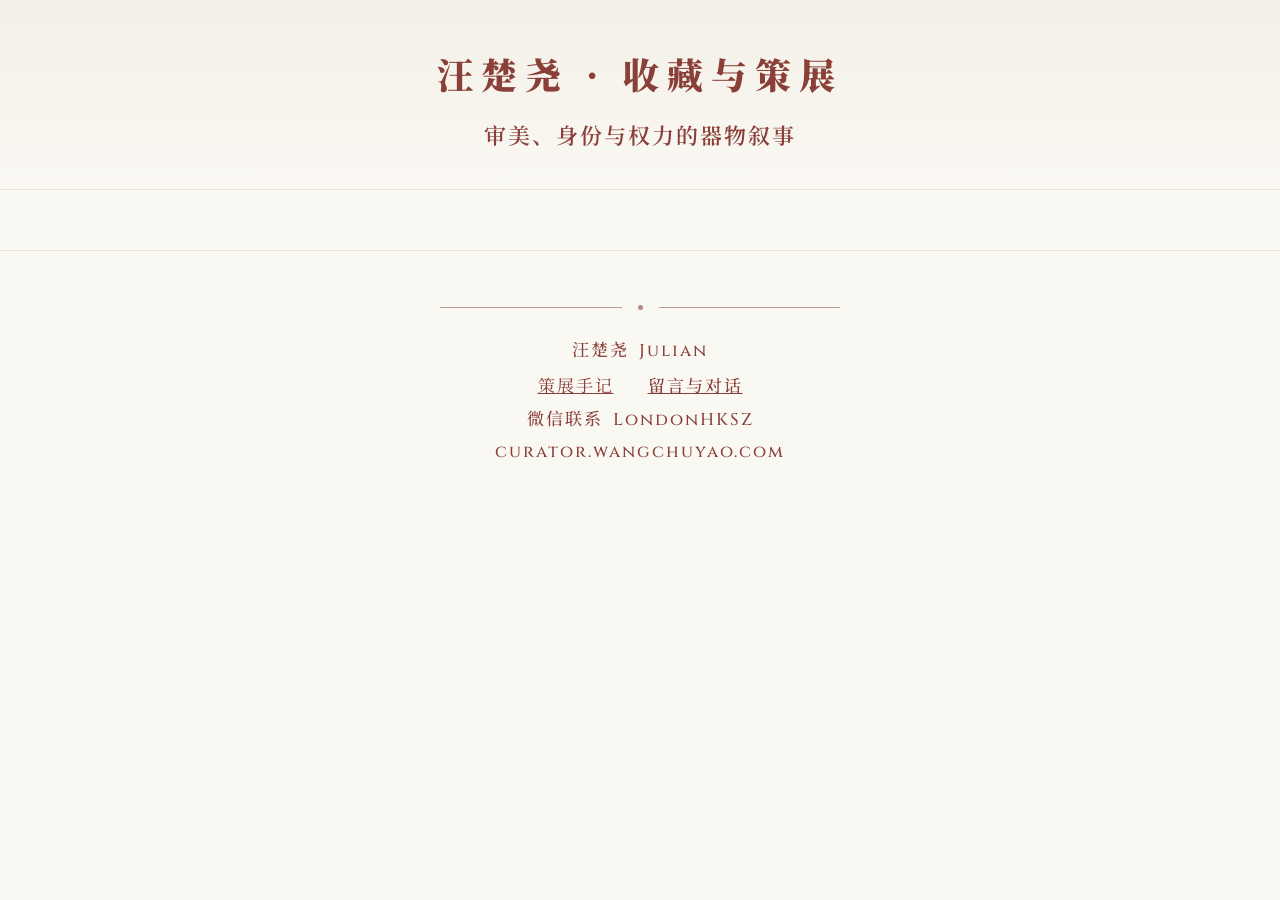
==== index.html @ 7dec57a2 "Add new entries to the treasures gallery" ====
<!DOCTYPE html>
<html lang="zh-CN">
<head>
<meta charset="UTF-8">
<meta name="viewport" content="width=device-width, initial-scale=1.0">
<meta name="robots" content="noindex, nofollow">
<title>汪楚尧 · 收藏与策展</title>
<link href="https://fonts.googleapis.com/css2?family=Cinzel:wght@400;500;600;700;800;900&family=EB+Garamond:ital,wght@0,400;0,500;0,600;0,700;1,400;1,500&family=Noto+Serif+SC:wght@400;500;600;700;900&family=Noto+Sans+SC:wght@300;400;500;600&display=swap" rel="stylesheet">
<style>
:root {
  --bg-primary:#FAF8F3; --bg-warm:#F5F2EB; --bg-card:#FFFFFF;
  --text-primary:#4A3728; --text-secondary:#5C4A3D; --text-muted:#9C948A;
  --gold:#8A4038; --gold-dim:#9E5248; --gold-glow:rgba(138,64,56,0.08);
  --heading-gold:#8A4038; --item-title:#6B3A2A;
  --border:#E8E3DA; --border-light:#EDE9E1;
}
*{box-sizing:border-box;margin:0;padding:0;}
body{font-family:'Noto Sans SC',sans-serif;background:var(--bg-primary);color:var(--text-primary);min-height:100vh;-webkit-font-smoothing:antialiased;}
::-webkit-scrollbar{width:5px;}::-webkit-scrollbar-track{background:var(--bg-primary);}::-webkit-scrollbar-thumb{background:var(--gold-dim);border-radius:3px;}
@keyframes fadeIn{from{opacity:0;transform:translateY(14px);}to{opacity:1;transform:translateY(0);}}

.header{text-align:center;padding:48px 24px 32px;background:linear-gradient(180deg,#F3F0E7 0%,var(--bg-primary) 100%);}
.header h1{font-family:'Noto Serif SC',serif;font-size:36px;font-weight:900;letter-spacing:8px;color:var(--heading-gold);}
.header-en{font-family:'Cinzel',serif;font-size:36px;font-weight:500;letter-spacing:4px;color:var(--heading-gold);margin-left:6px;text-transform:uppercase;}
.header-subtitle{font-family:'Noto Serif SC',serif;font-size:22px;font-weight:600;color:var(--heading-gold);margin-top:14px;line-height:2;letter-spacing:2px;}

.neo-divider{display:flex;align-items:center;justify-content:center;gap:16px;padding:6px 0;width:50%;max-width:400px;margin:0 auto;}
.neo-divider .nd-line{flex:1;height:1px;background:var(--gold);opacity:0.5;}
.neo-divider .nd-dot{width:5px;height:5px;border-radius:50%;background:var(--gold);opacity:0.6;flex-shrink:0;}

.tabs-container{position:sticky;top:0;z-index:100;background:rgba(250,248,243,0.95);backdrop-filter:blur(16px);-webkit-backdrop-filter:blur(16px);border-bottom:1px solid var(--border);}
.tabs-bar{display:flex;flex-wrap:wrap;justify-content:center;max-width:960px;margin:0 auto;}
.tab-btn{padding:15px 24px;border:none;background:transparent;font-family:'Noto Serif SC',serif;font-size:18px;font-weight:500;color:var(--text-muted);cursor:pointer;transition:all 0.3s;white-space:nowrap;position:relative;letter-spacing:2px;}
.tab-btn:hover{color:var(--text-secondary);}
.tab-btn.active{color:var(--heading-gold);font-weight:700;}
.tab-btn.active::after{content:'';position:absolute;bottom:0;left:50%;transform:translateX(-50%);width:24px;height:2px;background:var(--gold);}

.main{max-width:960px;margin:0 auto;padding:0 20px 60px;}
.tab-content{display:none;animation:fadeIn 0.4s ease;}.tab-content.active{display:block;}

.section-header{text-align:center;padding:36px 0 8px;}
.section-title{font-family:'Noto Serif SC',serif;font-size:22px;font-weight:700;color:var(--heading-gold);letter-spacing:4px;}
.section-subtitle{font-size:18px;color:var(--gold);margin-top:8px;font-family:'EB Garamond',serif;font-style:italic;letter-spacing:1px;}
.section-after-divider{padding-bottom:20px;}

.curator-statement{font-family:'Noto Serif SC',serif;font-size:18px;line-height:2.2;color:var(--heading-gold);max-width:580px;margin:0 auto;text-align:center;padding:12px 0 28px;}
.cabinet-statement{font-family:'Noto Serif SC',serif;font-size:18px;line-height:2;color:var(--heading-gold);max-width:580px;margin:0 auto;text-align:center;padding:14px 0 0;}
.cabinet-section-header{text-align:center;padding:12px 0 8px;}

.featured-grid{display:grid;grid-template-columns:repeat(3,1fr);gap:18px;padding:8px 0;}
.item-card{background:var(--bg-card);border:1px solid var(--border);border-radius:3px;overflow:hidden;cursor:pointer;transition:all 0.35s;position:relative;}
.item-card:hover{border-color:var(--gold);box-shadow:0 6px 24px rgba(0,0,0,0.06),0 0 0 1px var(--gold);transform:translateY(-3px);}
.item-card::before{content:'';position:absolute;top:0;left:15%;right:15%;height:1px;background:linear-gradient(90deg,transparent,var(--gold),transparent);opacity:0;transition:opacity 0.35s;}
.item-card:hover::before{opacity:0.6;}
.item-image{width:100%;background:var(--bg-warm);display:block;overflow:hidden;}
.item-image img{width:100%;height:auto;display:block;transition:transform 0.6s;}
.item-card:hover .item-image img{transform:scale(1.03);}
.item-placeholder{font-family:'Cinzel',serif;font-size:42px;color:var(--border);}
.item-info{padding:16px 18px;}
.item-title{font-family:'Noto Serif SC',serif;font-size:18px;font-weight:600;color:var(--item-title);line-height:1.7;}
.item-meta{font-size:16px;color:var(--text-muted);margin-top:6px;display:flex;gap:12px;align-items:center;font-family:'EB Garamond',serif;}
.item-tag{display:inline-block;padding:2px 10px;border-radius:2px;font-size:15px;font-weight:500;color:var(--gold);background:var(--gold-glow);border:1px solid rgba(138,64,56,0.15);letter-spacing:1px;font-family:'Noto Sans SC',sans-serif;}
.item-tag.sale{color:#A5503C;background:rgba(165,80,60,0.06);border-color:rgba(165,80,60,0.15);}


.filter-bar{display:flex;gap:8px;flex-wrap:wrap;justify-content:center;padding:0 0 24px;}
.filter-btn{padding:7px 18px;border:1px solid var(--border);border-radius:2px;background:transparent;color:var(--text-muted);font-size:16px;font-family:'Noto Sans SC',sans-serif;font-weight:500;cursor:pointer;transition:all 0.2s;letter-spacing:1px;}
.filter-btn:hover{border-color:var(--text-muted);color:var(--text-secondary);}
.filter-btn.active{border-color:var(--gold);color:var(--gold);background:var(--gold-glow);}

.chronicle-grid{display:grid;grid-template-columns:repeat(3,1fr);gap:18px;padding:8px 0;}
.chronicle-card{background:var(--bg-card);border:1px solid var(--border);border-radius:3px;overflow:hidden;cursor:pointer;transition:all 0.35s;}
.chronicle-card:hover{border-color:var(--gold);box-shadow:0 6px 24px rgba(0,0,0,0.06);transform:translateY(-3px);}
.chronicle-card .card-img{width:100%;aspect-ratio:1/1;overflow:hidden;background:var(--bg-warm);}
.chronicle-card .card-img img{width:100%;height:100%;object-fit:cover;transition:transform 0.6s;}
.chronicle-card:hover .card-img img{transform:scale(1.03);}
.chronicle-card .card-info{padding:14px 16px;}
.chronicle-card .card-title{font-family:'Noto Serif SC',serif;font-size:17px;font-weight:600;color:var(--item-title);line-height:1.7;}
.article-modal{display:none;position:fixed;top:0;left:0;right:0;bottom:0;z-index:10000;background:rgba(0,0,0,0.6);backdrop-filter:blur(6px);overflow-y:auto;padding:40px 20px;}
.article-modal.open{display:block;}
.article-modal-inner{max-width:1080px;margin:0 auto;background:var(--bg-primary);border-radius:4px;padding:40px 36px;position:relative;box-shadow:0 20px 60px rgba(0,0,0,0.2);}
.article-modal-close{position:absolute;top:16px;right:20px;font-size:32px;color:var(--text-muted);cursor:pointer;background:none;border:none;transition:color 0.2s;}
.article-modal-close:hover{color:var(--text-primary);}
.article-img-stack{display:flex;flex-direction:column;gap:12px;max-width:720px;margin:0 auto 24px;}
.article-img-stack img{width:100%;height:auto;display:block;border-radius:3px;border:1px solid var(--border);}
.article-img-side{display:grid;grid-template-columns:1fr 1fr;gap:12px;max-width:720px;margin:0 auto 24px;}
.article-img-side img{width:100%;height:auto;display:block;border-radius:3px;border:1px solid var(--border);}
.article-img-grid4{display:grid;grid-template-columns:1fr 1fr;gap:12px;max-width:720px;margin:0 auto 24px;}
.article-img-grid4 img{width:100%;height:auto;display:block;border-radius:3px;border:1px solid var(--border);}
.article-img-grid6{display:grid;grid-template-columns:1fr 1fr;gap:12px;max-width:720px;margin:0 auto 24px;}
.article-img-grid6 img{width:100%;height:auto;display:block;border-radius:3px;border:1px solid var(--border);}
.article-img-grid3left{display:grid;grid-template-columns:1fr 1fr;gap:12px;max-width:720px;margin:0 auto 24px;}
.article-img-grid3left-main{display:flex;}
.article-img-grid3left-main img{width:100%;object-fit:cover;border-radius:3px;border:1px solid var(--border);display:block;}
.article-img-grid3left-stack{display:flex;flex-direction:column;gap:12px;}
.article-img-grid3left-stack img{width:100%;height:auto;display:block;border-radius:3px;border:1px solid var(--border);}
.article-modal-img{width:100%;max-width:720px;display:block;margin:0 auto 24px;border-radius:3px;border:1px solid var(--border);}
@media(max-width:640px){.article-img-side,.article-img-grid4,.article-img-grid6,.article-img-grid3left{grid-template-columns:1fr;}}
.article-modal-title{font-family:'Noto Serif SC',serif;font-size:22px;font-weight:700;color:var(--item-title);line-height:1.7;margin-bottom:8px;}
.article-modal-date{font-family:'EB Garamond',serif;font-size:16px;color:var(--text-muted);font-style:italic;margin-bottom:20px;}
.article-modal-body{font-family:'Noto Serif SC',serif;font-size:17px;line-height:2.2;color:var(--text-secondary);}

/* CHANGE: reverse link block at bottom of article modal */
.article-item-link{margin-top:28px;padding-top:20px;border-top:1px solid var(--border);text-align:center;}
.article-item-link-label{font-family:'Noto Serif SC',serif;font-size:15px;color:var(--text-muted);letter-spacing:2px;margin-bottom:10px;}
.article-item-link-name{font-family:'Noto Serif SC',serif;font-size:17px;font-weight:600;color:var(--item-title);cursor:pointer;letter-spacing:1px;transition:color 0.2s;}
.article-item-link-name:hover{color:var(--gold);}

/* CHANGE: type statement style */
.type-statement{font-family:'Noto Serif SC',serif;font-size:16px;line-height:2;color:var(--text-muted);max-width:520px;margin:0 auto;text-align:center;padding:0 0 20px;}
.cabinet-intro{font-size:20px;}

.gallery-grid{column-count:3;column-gap:12px;padding:8px 0;}
.gallery-item{
  break-inside:avoid;
  margin-bottom:12px;
  overflow:hidden;
  cursor:pointer;
  position:relative;
}
.gallery-item img{
  width:100%;
  display:block;
  -webkit-user-drag:none;
  transition:transform 0.45s ease, opacity 0.3s ease;
}
.gallery-item:hover img{
  transform:scale(1.04);
  opacity:0.88;
}
.gallery-item::after{
  content:'⊕';
  position:absolute;
  inset:0;
  display:flex;
  align-items:center;
  justify-content:center;
  font-size:28px;
  color:rgba(250,248,243,0.9);
  opacity:0;
  transition:opacity 0.3s ease;
  pointer-events:none;
  text-shadow:0 1px 6px rgba(0,0,0,0.4);
}
.gallery-item:hover::after{opacity:1;}

.lightbox{display:none;position:fixed;top:0;left:0;right:0;bottom:0;z-index:10000;background:rgba(0,0,0,0.88);backdrop-filter:blur(8px);align-items:center;justify-content:center;flex-direction:column;padding:40px;cursor:pointer;}
.lightbox.open{display:flex;}
.lightbox img{max-width:90%;max-height:75vh;object-fit:contain;}
.lightbox-info{margin-top:20px;text-align:center;}
.lightbox-title{font-family:'Noto Serif SC',serif;font-size:23px;color:#F5F0E8;}
.lightbox-desc{font-size:17px;color:#A9A193;margin-top:8px;max-width:500px;line-height:1.8;font-family:'EB Garamond',serif;}
.lightbox-close{position:absolute;top:24px;right:28px;font-size:32px;color:#999;cursor:pointer;background:none;border:none;transition:color 0.2s;}
.lightbox-close:hover{color:#fff;}

.footer{text-align:center;padding:48px 24px;border-top:1px solid var(--border);}
.footer p{font-family:'Noto Serif SC',serif;font-size:17px;font-weight:500;color:var(--gold);letter-spacing:2px;}
.footer p+p{margin-top:6px;}
.footer p span.en{font-family:'Cinzel',serif;letter-spacing:2px;margin-left:4px;}
.footer a{color:var(--gold);text-decoration:none;font-family:'Cinzel',serif;font-size:17px;letter-spacing:2px;}
.footer a:hover{text-decoration:underline;}
.footer-note-link{color:var(--gold);font-family:'Noto Serif SC',serif;font-size:17px;letter-spacing:2px;cursor:pointer;transition:color 0.2s;border:none;background:none;padding:0;text-decoration:underline;}
.footer-note-link:hover{text-decoration:underline;}
.curator-note-modal{display:none;position:fixed;top:0;left:0;right:0;bottom:0;z-index:10000;background:var(--bg-primary);overflow-y:auto;cursor:pointer;}
.curator-note-modal.open{display:flex;align-items:center;justify-content:center;}
.curator-note-modal-inner{max-width:580px;padding:40px 32px;font-family:'Noto Serif SC',serif;font-size:15px;line-height:2.2;color:var(--text-secondary);text-align:justify;letter-spacing:0.5px;}
.curator-note-modal-title{font-size:20px;font-weight:700;color:var(--heading-gold);text-align:center;letter-spacing:4px;margin-bottom:28px;}
.curator-note-modal-close{position:absolute;top:24px;right:28px;font-size:32px;color:var(--text-muted);cursor:pointer;background:none;border:none;transition:color 0.2s;}
.curator-note-modal-close:hover{color:var(--text-primary);}

/* conversation modal */
.conv-modal{display:none;position:fixed;top:0;left:0;right:0;bottom:0;z-index:10001;background:rgba(0,0,0,0.6);backdrop-filter:blur(6px);overflow-y:auto;padding:40px 20px;}
.conv-modal.open{display:block;}
.conv-modal-inner{max-width:540px;width:100%;margin:40px auto;background:var(--bg-primary);border-radius:4px;padding:36px 32px;position:relative;box-shadow:0 20px 60px rgba(0,0,0,0.2);}
.conv-modal-close{position:absolute;top:14px;right:18px;font-size:32px;color:var(--text-muted);cursor:pointer;background:none;border:none;transition:color 0.2s;}
.conv-modal-close:hover{color:var(--text-primary);}
.conv-modal-title{font-family:'Noto Serif SC',serif;font-size:18px;font-weight:700;color:var(--heading-gold);text-align:center;letter-spacing:3px;margin-bottom:6px;}
.conv-modal-intro{font-family:'Noto Serif SC',serif;font-size:14px;line-height:2;color:var(--text-muted);text-align:center;margin-bottom:20px;}
.conv-admin-bar{display:flex;align-items:center;gap:8px;margin-bottom:18px;justify-content:center;}
.conv-admin-input{padding:6px 12px;border:1px solid var(--border);border-radius:2px;background:var(--bg-card);font-family:'Noto Sans SC',sans-serif;font-size:13px;color:var(--text-primary);outline:none;width:140px;transition:border-color 0.2s;}
.conv-admin-input:focus{border-color:var(--gold);}
.conv-admin-btn{padding:6px 14px;border:1px solid var(--border);border-radius:2px;background:transparent;font-family:'Noto Sans SC',sans-serif;font-size:13px;color:var(--text-muted);cursor:pointer;transition:all 0.2s;}
.conv-admin-btn:hover{border-color:var(--gold);color:var(--gold);}
.conv-admin-status{font-size:13px;color:var(--gold);font-family:'Noto Sans SC',sans-serif;letter-spacing:1px;}
.conv-compose{margin-bottom:24px;border-bottom:1px solid var(--border);padding-bottom:20px;}
.conv-textarea{width:100%;min-height:80px;padding:12px 14px;border:1px solid var(--border);border-radius:3px;background:var(--bg-card);font-family:'Noto Serif SC',serif;font-size:14px;line-height:2;color:var(--text-primary);resize:vertical;outline:none;transition:border-color 0.2s;}
.conv-textarea:focus{border-color:var(--gold);}
.conv-textarea::placeholder{color:var(--text-muted);font-size:13px;}
.conv-send{display:block;margin:12px auto 0;padding:8px 28px;border:1px solid var(--gold);border-radius:2px;background:transparent;font-family:'Noto Serif SC',serif;font-size:14px;color:var(--gold);letter-spacing:2px;cursor:pointer;transition:all 0.2s;}
.conv-send:hover{background:var(--gold-glow);}
.conv-toast{display:none;margin-top:10px;text-align:center;font-family:'Noto Serif SC',serif;font-size:13px;color:var(--gold);letter-spacing:1px;}
.conv-threads{display:flex;flex-direction:column;gap:20px;}
.conv-thread{border:1px solid var(--border);border-radius:3px;padding:16px 18px;background:var(--bg-card);transition:border-color 0.2s;}
.conv-msg{margin-bottom:10px;}
.conv-msg:last-child{margin-bottom:0;}
.conv-msg-text{font-family:'Noto Serif SC',serif;font-size:14px;line-height:2;color:var(--text-secondary);white-space:pre-wrap;word-break:break-word;}
.conv-msg-meta{font-family:'EB Garamond',serif;font-size:13px;color:var(--text-muted);margin-top:4px;font-style:italic;}
.conv-msg-curator{padding-left:16px;border-left:2px solid var(--gold);margin-top:12px;}
.conv-msg-curator .conv-msg-label{font-family:'Noto Sans SC',sans-serif;font-size:12px;color:var(--gold);letter-spacing:1px;margin-bottom:4px;font-weight:500;}
.conv-reply-area{margin-top:12px;padding-top:12px;border-top:1px solid var(--border-light);}
.conv-reply-textarea{width:100%;min-height:50px;padding:10px 12px;border:1px solid var(--border);border-radius:3px;background:var(--bg-primary);font-family:'Noto Serif SC',serif;font-size:13px;line-height:1.9;color:var(--text-primary);resize:vertical;outline:none;transition:border-color 0.2s;}
.conv-reply-textarea:focus{border-color:var(--gold);}
.conv-reply-send{margin-top:8px;padding:5px 18px;border:1px solid var(--gold);border-radius:2px;background:transparent;font-family:'Noto Sans SC',sans-serif;font-size:13px;color:var(--gold);cursor:pointer;transition:all 0.2s;float:right;}
.conv-reply-send:hover{background:var(--gold-glow);}
.conv-empty{text-align:center;font-family:'Noto Serif SC',serif;font-size:14px;color:var(--text-muted);padding:20px 0;letter-spacing:1px;}
.conv-loading{text-align:center;font-family:'Noto Sans SC',sans-serif;font-size:13px;color:var(--text-muted);padding:20px 0;}

@media(max-width:640px){
  .header{padding:36px 16px 24px;}.header h1{font-size:24px;letter-spacing:4px;}.header-en{font-size:24px;letter-spacing:2px;margin-left:4px;}
  .tabs-bar{justify-content:center;padding:0 8px;}.tab-btn{padding:13px 14px;font-size:15px;}
  .featured-grid{grid-template-columns:repeat(2,1fr);gap:12px;}.chronicle-grid{grid-template-columns:repeat(2,1fr);gap:12px;}.gallery-grid{column-count:2;}
  .main{padding:0 14px 40px;}.item-info{padding:12px;}.item-title{font-size:15px;}
  .neo-divider{width:70%;}
}
</style>
</head>
<body>

<header class="header">
  <h1>汪楚尧 · 收藏与策展</h1>
  <p class="header-subtitle">审美、身份与权力的器物叙事</p>
</header>

<nav class="tabs-container"><div class="tabs-bar" id="tabsBar"></div></nav>

<div class="main" id="mainContent">
  <div class="tab-content" id="tab-cabinet"></div>
  <div class="tab-content" id="tab-regalia"></div>
  <div class="tab-content" id="tab-treasures"></div>
  <div class="tab-content" id="tab-chronicles"></div>
  <div class="tab-content" id="tab-departures"></div>
  <div class="tab-content" id="tab-gallery"></div>
</div>

<div class="lightbox" id="lightbox" onclick="closeLightbox(event)">
  <button class="lightbox-close" onclick="closeLightbox(event)">✕</button>
  <img id="lightboxImg" src="" alt="">
  <div class="lightbox-info"><div class="lightbox-title" id="lightboxTitle"></div><div class="lightbox-desc" id="lightboxDesc"></div><a id="lightboxArticleLink" style="display:none;margin-top:16px;padding:7px 20px;border:1px solid rgba(245,240,232,0.5);border-radius:2px;color:#F5F0E8;font-family:'Noto Serif SC',serif;font-size:15px;letter-spacing:2px;text-decoration:none;cursor:pointer;transition:background 0.2s;" onmouseover="this.style.background='rgba(245,240,232,0.1)'" onmouseout="this.style.background='transparent'">了解物质文化</a></div>
</div>

<div class="article-modal" id="articleModal" onclick="closeArticle(event)">
  <div class="article-modal-inner" onclick="event.stopPropagation()">
    <button class="article-modal-close" onclick="closeArticle(event)">✕</button>
    <div id="articleImgContainer"></div>
    <div class="article-modal-title" id="articleTitle"></div>
    <div class="article-modal-date" id="articleDate"></div>
    <div class="article-modal-body" id="articleBody"></div>
    <!-- CHANGE: reverse link container, populated by openArticle() -->
    <div id="articleItemLink"></div>
  </div>
</div>

<footer class="footer">
  <div class="neo-divider" style="margin-bottom:20px"><div class="nd-line"></div><div class="nd-dot"></div><div class="nd-line"></div></div>
  <p>汪楚尧 <span class="en">Julian</span></p>
  <p style="margin-top:10px"><button class="footer-note-link" onclick="document.getElementById('curatorNoteModal').classList.add('open');document.body.style.overflow='hidden';">策展手记</button><span style="display:inline-block;width:2em;"></span><span class="footer-note-link" onclick="openConvModal();">留言与对话</span></p>
  <p style="margin-top:8px">微信联系 <span class="en">LondonHKSZ</span></p>
  <p><a href="https://curator.wangchuyao.com">curator.wangchuyao.com</a></p>
</footer>

<div class="curator-note-modal" id="curatorNoteModal" onclick="if(event.target===this||event.target.classList.contains('curator-note-modal-close')){this.classList.remove('open');document.body.style.overflow='';}">
  <button class="curator-note-modal-close">✕</button>
  <div class="curator-note-modal-inner" onclick="event.stopPropagation()">
    <div class="curator-note-modal-title">策展手记</div>
    我对礼服、勋章与仪式器物的兴趣由来已久，到伦敦后才发现这些东西可以被实际收藏。通过这个网站，我把收藏的礼服、时装、勋章与珠宝放在同一视野中。当它们并置，审美趣味、制度等级与权力象征之间的关联会更容易被看见。器物不仅记录历史，也通过材质、造型和佩戴方式塑造观看者的判断。<br><br>这种呈现带有明确的个人取向。我偏爱承载密集历史与仪式感的器物，把制度性的威严转成可见、可感的视觉效果。一些有争议的历史符号，或许会被看成风格；某些沉重的等级秩序，也容易显得优雅。<br><br>因此，我想呈现的不只是器物本身，也包括观看它们的方式。它不试图给出标准答案，只保留一种仍在形成中的判断。
  </div>
</div>

<div class="conv-modal" id="convModal" onclick="if(event.target===this)closeConvModal();">
  <div class="conv-modal-inner" onclick="event.stopPropagation()">
    <button class="conv-modal-close" onclick="closeConvModal()">✕</button>
    <div class="conv-modal-title" id="convTitle">留言与对话</div>
    <div class="conv-modal-intro">欢迎留下建议或意见，反馈将匿名发送至策展人</div>
    <div class="conv-admin-bar" id="convAdminBar" style="display:none;">
      <input class="conv-admin-input" id="convAdminPwd" type="password" placeholder="策展人入口">
      <button class="conv-admin-btn" onclick="convAdminLogin()">进入</button>
    </div>
    <div class="conv-compose">
      <textarea class="conv-textarea" id="convText" placeholder="请输入您的建议..."></textarea>
      <button class="conv-send" id="convSendBtn" onclick="convSendMsg()">发送</button>
      <div class="conv-toast" id="convToast"></div>
    </div>
    <div class="conv-threads" id="convThreads" style="display:none;"></div>
  </div>
</div>

<script>
const divider = '<div class="neo-divider section-after-divider"><div class="nd-line"></div><div class="nd-dot"></div><div class="nd-line"></div></div>';

/* Conversation modal open/close (safe without Firebase) */
function openConvModal() {
  document.getElementById('convModal').classList.add('open');
  document.body.style.overflow = 'hidden';
  if (typeof loadConversations === 'function' && window._convAdmin) loadConversations();
}
function closeConvModal() {
  document.getElementById('convModal').classList.remove('open');
  document.body.style.overflow = '';
}
window.openConvModal = openConvModal;
window.closeConvModal = closeConvModal;

const collection = {
  regalia: [
    { id:"r001", title:"皇家海军少将常礼服外套", year:"1982", origin:"英国", type:"仪式礼服", highlight:true, image:"images/regalia/r001.jpg", description:"海军蓝礼服毛呢，双排8枚镀金扣，扣面铸皇冠、船锚与月桂花环。一道宽金袖环上加一道卷环标示少将，金线含2%黄金。Moseley & Pounsford在马岛战争中为谢菲尔德号驱逐舰舰长J.F.T.G.Salt定制。", articleLink:"c003", forSale:false },
    { id:"r009", title:"巴尔曼巴洛克复兴刺绣长外套", year:"当代", origin:"法国", type:"高级时装", highlight:true, image:"images/regalia/r009.jpg", description:"巴尔曼珍珠与水晶密镶长款礼服外套，香槟色。数百颗珍珠与水晶逐粒手工缝缀，刺绣构成对称的巴洛克纹样。剪裁具建筑感，丝绸全衬里。", articleLink:"c009", forSale:false },
    { id:"r002", title:"皇家炮兵少校梅斯礼服外套", year:"1992", origin:"英国", type:"晚宴礼服", highlight:false, image:"images/regalia/r002.jpg", description:"黑色礼服毛呢，红翻领为皇家炮兵团标志色，前敞开，侧翼金扣，红色丝绸内衬与翻领配色统一。短身剪裁。Gieves & Hawkes在1992年8月，为L.D.Bird定制。", articleLink:"c010", forSale:false },
    { id:"r004", title:"皇家陆军医疗军团少校梅斯礼服", year:"1965", origin:"英国", type:"晚宴礼服", highlight:false, image:"images/regalia/r004.jpg", description:"黑色礼服毛呢，紫色礼服领为皇家陆军医疗军团标志色，前敞开，侧翼金扣，马甲同色紫领。杖蛇徽章标明医务兵种。短身剪裁。含外套、长裤与马甲。Alkit在1965年，为少校C.Vaughan定制，其记录有诺曼底登陆口述史。", articleLink:"c014", forSale:false },
    { id:"r006", title:"医务军官大礼服外套", year:"约1931", origin:"法国", type:"仪式礼服", highlight:false, image:"images/regalia/r006.jpg", description:"1931年式。挺括黑礼服毛呢、金线肩绊、红丝绒领口和袖口，领口饰以权杖缠蛇金线刺绣，含单排九粒镀金纽扣，每粒均饰以盘蛇权杖浮雕。直身长款，有建筑结构感。Thorn制于巴黎。", articleLink:"c005", forSale:false },
    { id:"r007", title:"陆军军需兵团礼服", year:"约1934", origin:"意大利", type:"仪式礼服", highlight:false, image:"images/regalia/r007.jpg", description:"意大利陆军军需兵团礼服。黑色礼服毛呢，双排14枚倒梯形金扣铸萨伏依王室纹章。紫丝绒领边，领片饰金属星徽，肩章嵌萨伏依王冠金属刺绣，深蓝丝绒袖口。紫色为军需兵团标志色。", forSale:false },
    { id:"r003", title:"皇家空军上校梅斯礼服全套", year:"1956", origin:"英国", type:"晚宴礼服", highlight:false, image:"images/regalia/r003.jpg", description:"蓝灰色礼服毛呢，双排金扣铸皇冠下展翅鹰浮雕，黑色翻领。胸前飞行员刺绣徽章，对应空军基地指挥官身份。袖口四道金环标示上校军衔。短身剪裁。外套、长裤、马甲、腰封齐全。Gieves在1956年9月22日，为J.T.Jennings定制。", articleLink:"c010", forSale:false },
    { id:"r005", title:"皇家海军少校梅斯礼服外套", year:"1945", origin:"英国", type:"晚宴礼服", highlight:false, image:"images/regalia/r005.jpg", description:"海军蓝礼服毛呢，镀金对扣闭合，双排镀金扣铸皇冠与船锚，尖翻领。一道窄金袖环上加一道卷环标示少校职级，金线含2%黄金。短身剪裁。Gieves在1945年12月22日于朴茨茅斯，为M.A.Smith定制。", articleLink:"c010", forSale:false },
    { id:"r010", title:"拿破仑廓形黑色金球扣外套", year:"约1990", origin:"意大利", type:"高级时装", highlight:false, image:"images/regalia/r010.jpg", description:"黑色初剪羊毛面料拼接黑色丝绒，宽幅拿破仑翻领、丝绒镶边立领、丝绒翻折袖口。单排7粒金色球扣，两枚皇冠形倒置口袋盖各饰三粒金球，下摆轮廓锋利。Moschino Cheap & Chic线意大利制。", forSale:false },
    { id:"r012", title:"巴宝莉军礼服式三排扣短外套", year:"当代", origin:"英国", type:"高级时装", highlight:false, image:"images/regalia/r012.jpg", description:"羊绒羊毛混纺，拿破仑式立领、三排15粒金扣、盾徽浮雕扣、肩章、猩红色衬里棱形格纹。风格类似英军骑兵和炮兵短夹克。", forSale:false },
    { id:"r014", title:"巴宝莉秀场款猩红骠骑兵短外套", year:"当代", origin:"英国", type:"高级时装", highlight:false, image:"images/regalia/r014.jpg", description:"取法骠骑兵制服。双排银质浮雕扣配横向编织扣绊，短身长臂剪裁，猩红色呼应拿破仑时代军装配色。", forSale:false },
    { id:"r015", title:"巴宝莉切尔西款蓝灰战壕风衣", year:"当代", origin:"英国", type:"高级时装", highlight:false, image:"images/regalia/r015.jpg", description:"此战壕风衣的蓝灰色近似一战制服配色，嘎巴甸细密棉织法。双排10粒牛角扣，小牛皮收紧带约束袖口与立领。右肩设枪挡，后背附雨挡，腰带配吊环，内衬为王室御用品牌纹章和经典巴宝莉格纹。", forSale:false },
    { id:"r013", title:"西点军校学员大礼服", year:"约1950", origin:"美国", type:"仪式礼服", highlight:false, image:"images/regalia/r013.jpg", description:"深蓝色重磅羊毛，立领，胸前三排金属扣，燕尾剪裁。袖口与燕尾饰金线，棉内衬。形制自十九世纪中期几乎未变。", forSale:false },
  ],
  treasures: [
    { id:"t014", title:"伊莎贝拉天主教勋章指挥官级", year:"约1900", origin:"西班牙", type:"勋章", highlight:true, image:"images/treasures/t014.jpg", description:"1815年创设。主体为机刻红珐琅马耳他十字，其星芒氧化后幻出彩色。正面呈手绘珐琅，铭「致纯粹忠诚」；背面含王室花押，铭「为伊莎贝拉天主教女王」。顶部接绿色月桂环。银镀金，8.2×5.3厘米，50克。附Celada原盒。", articleLink:"c006", forSale:false },
    { id:"t021", title:"荣誉军团勋章指挥官级", year:"约1955", origin:"法国", type:"勋章", highlight:true, image:"images/treasures/t021.jpg", description:"1802年由拿破仑创设。四共珠宝商版。正反金质徽面，正面铸共和国拟人像，环铭「法兰西共和国」；背面交叉三色旗，环铭「荣誉与祖国」。五白珐琅臂镶金边，缀绿珐琅月桂、橡叶与红果，上承立体铰接叶冠。金和银镀金，9.0×6.4厘米，76克。附A. Bertrand盒。", articleLink:"c011", forSale:false },
    { id:"t026", title:"尼罗河勋章指挥官级", year:"1928", origin:"埃及", type:"勋章", highlight:false, image:"images/treasures/t026.jpg", description:"1915年创设。II型（1926年后）。主体十角银星，刻面镀金芒簇放射，上叠白珐琅五臂星。中心铭「尼罗河惠予埃及者，乃其繁荣与幸福之本源」。顶承小巧镀金王冠悬饰。800银镀金，9.5×6.4厘米，58克。附J.Lattes原盒。", articleLink:"c013", forSale:false },
    { id:"t015", title:"荣耀勋章指挥官级", year:"约1950", origin:"突尼斯/法国", type:"勋章", highlight:true, image:"images/treasures/t015.jpg", description:"1835年创设。顶部含花结式银质连接件，主体十角星形红绿珐琅交替，其间穿插切面碎银光。中心绿色珐琅底上，覆有立体阿拉伯书法贝伊签名花押，悬环标巴黎珠宝商A. Bertrand。银质，9.0×6.0厘米，57克。附原盒。", articleLink:"c007", forSale:false },
    { id:"t016", title:"荣誉功勋大金级勋章", year:"1990", origin:"奥地利", type:"勋章", highlight:true, image:"images/treasures/t016.jpg", description:"1952年创设。此枚为颈佩级大金质勋章。顶悬挂联邦鹰章，鹰胸环列九州省徽，下接红色珐琅马耳他十字和白色珐琅希腊十字。1990年由总统授予欧共体礼宾司司长。铜镀金，7.6×5.0厘米，31克。附原装襟扣花结及A. Reitterer原盒。", articleLink:"c008", forSale:false },
    { id:"t019", title:"功绩勋章指挥官级", year:"约1980", origin:"意大利", type:"勋章", highlight:true, image:"images/treasures/t019.jpg", description:"1951年创设。白色珐琅希腊十字，中心金色五角星浮雕，四臂夹角各有展翅罗马鹰，顶部城塑冠悬挂。银镀金，7.4×5.5厘米，44克。附原装微缩章、襟扣花结及Johnson原盒。", forSale:false },
    { id:"t027", title:"巴斯与不列颠帝国微缩勋章", year:"约1920", origin:"英国", type:"勋章", highlight:false, image:"images/treasures/t027.jpg", description:"左为巴斯勋章文职版，三王冠与玫瑰、蓟、三叶草同茎，环铭「三合为一」；右为不列颠帝国勋章I型指挥官级，淡蓝珐琅覆机刻底纹，中心不列颠尼亚坐像，铭「为上帝与帝国」，背面乔治五世花押。银镀金，各2.5×1.8厘米，共15克。附Spink盒。", forSale:false },
    { id:"t017", title:"利奥波德二世在位四十年纪念章", year:"1905", origin:"比利时", type:"纪念章", highlight:false, image:"images/treasures/t017.jpg", description:"铜镀金，十字放射纹底上浮雕国王左向侧面像，橡叶与月桂环绕。红色丝带配黑黄中线。此章正与利奥波德二世的殖民暴行同期。", forSale:false },
    { id:"t002", title:"拿破仑圣赫勒拿奖章", year:"1857", origin:"法国", type:"纪念章", highlight:true, image:"images/treasures/t002.jpg", description:"1857年拿破仑三世创设，授予1792至1815年间服役的拿破仑一世麾下幸存老兵。正面为拿破仑一世罗马式侧面像，头戴月桂花环，顶部帝国皇冠。背面铭文以拿破仑遗言口吻献给「荣耀的战友」，环以诸战役年份。此为法国首枚正式战役纪念章。", articleLink:"c004", forSale:false },
    { id:"t020", title:"军事功勋铜级奖章", year:"约1914", origin:"奥匈帝国", type:"纪念章", highlight:false, image:"images/treasures/t020.jpg", description:"1890年皇帝弗朗茨·约瑟夫一世设立，表彰军事功勋与卓越服务。铜镀金，正面为皇帝右向侧面像，头戴月桂冠，环绕拉丁帝国全衔；背面铭「赞誉之标」，以月桂橡树混合花环环绕。由帝国皇冠悬挂，配一战时红白梯纹三角绶带。", forSale:false },
    { id:"t004", title:"乔治五世与王后加冕纪念章", year:"1911", origin:"英国", type:"纪念章", highlight:false, image:"images/treasures/t004.jpg", description:"1911年乔治五世与玛丽王后加冕镀金纪念章。正面为着军礼服的国王与戴王冠的王后并列侧面像；背面铭文显示由Elect Cocoa公司发行。", forSale:false },
    { id:"t003", title:"伊丽莎白二世银禧纪念章项链", year:"1977", origin:"英国", type:"珠宝", highlight:false, image:"images/treasures/t003.jpg", description:"英国皇家铸币局出品，22K镀金纪念章项链，纪念1977年伊丽莎白二世登基银禧。正面为女王骑马像；背面呈现帝国皇冠，辅以繁复花饰，镶入金属框架配链。附原盒。直径4.5厘米，48克。", forSale:false },
    { id:"t001", title:"历史主义十字项链", year:"约1960", origin:"美国", type:"珠宝", highlight:true, image:"images/treasures/t001.jpg", description:"Florenza作品。多链琥珀色玻璃石项链，铸造掐丝工艺，立体爪托镶嵌。心形吊坠源自情感珠宝，叠加马耳他十字，共融文艺复兴、伊特鲁里亚、维多利亚与巴洛克风格。8.1×5.1厘米，45克。", articleLink:"c002", forSale:false },
    { id:"t005", title:"乔治六世加冕纪念克朗", year:"1937", origin:"英国", type:"纪念章", highlight:false, image:"images/treasures/t005.jpg", description:"1937年乔治六世加冕纪念版银质克朗，英国皇家铸币局发行。正面为乔治六世左向肖像；背面为皇家纹章，狮与独角兽护盾。含银50%，28克。", forSale:false },
    { id:"t007", title:"比特币镀金纪念币", year:"当代", origin:"美国", type:"纪念章", highlight:false, image:"images/treasures/t007.jpg", description:"镀金纪念章，含比特币符号、格言与电路板纹样。比特币以去中心化、非物质化为核心意识形态，其纪念章却沿用了最古老的中心化权力造像：镀金、圆形、铭文，以金币的形式为其竞争者黄金背书。", forSale:false },
    { id:"t009", title:"镂空三联项链", year:"约1930", origin:"捷克", type:"珠宝", highlight:false, image:"images/treasures/t009.jpg", description:"推测为1930年代捷克产。冲压黄铜镂空花卉三联构图，涡卷与花瓣骨架内嵌蓝色玻璃石，大中小分级排布。其工艺与配色符合二十世纪初波西米亚出口仿珠宝。", forSale:false },
    { id:"t012", title:"历史主义圆章项链", year:"约1960", origin:"美国", type:"珠宝", highlight:false, image:"images/treasures/t012.jpg", description:"Florenza作品。镀金圆拱底座，爪托镶嵌深琥珀圆形主石居中，橄榄绿方形和圆形玻璃石环绕，白色仿珍珠分割冷暖色。卷草纹从中心向四方对称展开，颗粒纹边饰模拟伊特鲁里亚金工。8.2×5.8厘米，50克。", forSale:false },
    { id:"t018", title:"爱德华—装饰艺术花簇项链", year:"约1920", origin:"德国", type:"珠宝", highlight:false, image:"images/treasures/t018.jpg", description:"Knoll & Pregizer制于普福尔茨海姆。爱德华与装饰艺术过渡风格。弧形连接向下渐窄，中心六瓣花簇密镶水晶，外由水晶勾勒菱形和圆形镂空轮廓，底垂梨形水晶坠。830银，6.4×1.9厘米，7克。", forSale:false },
    { id:"t022", title:"历史主义穹顶戒指", year:"约1960", origin:"美国", type:"珠宝", highlight:false, image:"images/treasures/t022.jpg", description:"Florenza作品。镀金镂空穹顶戒指，同心结构：内层紫玻璃主石由虹彩水晶环绕，中层深蓝月牙填充制造视觉纵深，外层巴洛克涡卷与叶片镂空。围度可调，环带满覆卷草花卉压铸纹。戒面直径2.4厘米，11克。", forSale:false },
    { id:"t023", title:"香奈儿太阳勋章项链", year:"1983", origin:"法国", type:"珠宝", highlight:true, image:"images/treasures/t023.jpg", description:"此香奈儿项链的吊坠部分取法勋章形制，包括香奈儿双C纹章、双头鹰与向外放射的明暗太阳状光芒。重型绞绳链，在法国于1983年（老佛爷就任首年）制造。铜镀金，勋章直径4.4厘米，链长89厘米，113克。", articleLink:"c012", forSale:false },
    { id:"t024", title:"纹章累丝手链", year:"约1950", origin:"葡萄牙", type:"珠宝", highlight:false, image:"images/treasures/t024.jpg", description:"六枚穹面牌片，每片中心嵌珐琅徽记，四周填波尔图传统累丝。纹样牌片交替：三枚葡萄牙基督骑士团十字，三枚王冠葡萄牙国徽。以跳环串联、弹簧扣闭合。835银镀金，19×2.5厘米，32克。", forSale:false },
    { id:"t025", title:"仿慈悲勋章项链", year:"约1955", origin:"美国", type:"珠宝", highlight:false, image:"images/treasures/t025.jpg", description:"Coro作品。吊坠取法奥斯曼慈悲勋章。五角星缀镂空涡卷，中心红珐琅圆牌覆苏丹图拉式花押，外环绿珐琅饰带仿奥斯曼铭文，下铸年份「1790」。重型绞绳双链承之。直径6.2厘米。72克。", forSale:false },
    
  ],
  chronicles: [
    { id:"c005", title:"礼服的工艺制度剖析", image:"images/regalia/r006.jpg", image2:"images/chronicles/c001b.jpg", image3:"images/chronicles/c001c.jpg", image4:"images/chronicles/c001d.jpg", imageLayout:"grid4", excerpt:"<strong>工艺</strong><br><br>这件1931年式法国陆军医官大礼服出自巴黎第八区Thorn。彼时该地区是法国军服定制业的核心门牌，客户以军官及外交官为主。面料为中厚挺括礼服毛呢，黑色，织物密度足以支撑直身廓形。单排9粒扣沿前襟垂直排列，扣面以黄铜镀金铸造，浮雕图案为权杖缠蛇外环月桂，赫尔墨斯权杖的医疗变体，每粒扣面均铸有兵种标识。<br><br>领部与袖口以深红丝绒包覆，切割边缘利落，与黑色毛呢的交界处收口无毛边。领片两侧各施一组金线手工刺绣：左侧橄榄枝，右侧蓟花，以管状金属丝构成，密度均匀，九十年后光泽与张力仍在。袖口丝绒之上，两道金色织带横贯，金线规整。内衬有多圈走线分散受力，是法国军服刺绣工艺的标准高输出。<br><br>整件礼服体现了法兰西制服美学的核心逻辑：以裁缝的精度代替装饰的堆砌，将布料、丝绒、金线与金属扣的材料层级压入严格的几何秩序，使礼服获得建筑与雕塑的同时感，它不是被穿着的，它是被构筑的。<br><br><strong>风格与制度含义</strong><br><br>黑色礼服毛呢配深红丝绒，是第三共和国时期法国军医系统礼服的标准配色。同期法国陆军礼服中，作战兵种多用双排扣，医官等技术兵种以单排扣与作战兵种的双排扣区隔。<br><br>9粒权杖缠蛇扣沿前襟从领口延伸至腰部。佩戴者站定，兵种、职级与机构归属即在视线接触中同时完成识别。" },
    { id:"c003", title:"礼服的战争与和平", image:"images/regalia/r001.jpg", image2:"images/chronicles/c003b.jpg", image3:"images/chronicles/c003c.jpg", image4:"images/chronicles/c003d.jpg", imageLayout:"grid4", excerpt:"1982年5月4日，南大西洋，马岛战争进行中。谢菲尔德号驱逐舰被阿根廷超军旗战机的飞鱼导弹击中右舷，起火后浓烟灌满全舰，舰长索尔特下令弃舰，二十名船员罹难。六日后，舰体在拖往南乔治亚岛途中于大浪中沉没，是二战结束后第一艘被击沉的皇家海军战舰。<br><br>索尔特全名James Frederick Thomas George，1940年4月生。六个月后，其父索尔特少校随潜艇特里亚德号在塔兰托湾失踪，姓名刻于朴茨茅斯海军纪念碑。索尔特后来自愿投入这一使父亲丧命的兵种，历任芬鲸号艇长、北极星核潜艇决心号副长、核潜艇无畏号艇长；谢菲尔德号是他重返水面舰队后的指挥。<br><br>1982年6月1日，索尔特在朴茨茅斯的Moseley &amp; Pounsford定制了这件礼服外套。距沉舰不足三周，距阿根廷投降尚有两周，战争仍在进行。时间耐人寻味：议会与媒体的追责正在展开。这件礼服因此难以不与问责程序和身份修复相联；至少在象征层面，它是一名指挥官在舆论漩涡中重新确立自身位置的努力。<br><br>宽容随后到来。1982年7月，调查委员会向舰队总司令菲尔德豪斯上将报告，认定两名军官存在初步过失。菲尔德豪斯决定不付军法审判，据伍德沃德记述，理由是避免在举国欢腾中「造成不良的舆论气氛」。报告长期封存：2006年公开的摘要删去全部关键结论，完整文本直到2017年才解密。<br><br>索尔特未被追责。他随即出任另一艘42型驱逐舰南安普顿号舰长，1984年任北伍德舰队司令部作战助理参谋长，1986至1987年掌国防情报，晋升海军少将，1988至1990年在皇家国防研究学院，1990至1991年任助理海军参谋长，统筹海湾战争的皇家海军行动，1991年获巴斯勋位。退役后经商，2009年12月3日去世，享年六十九岁。<br><br>这件外套因此是一个问题的物质载体：荣耀在挫败之后，如何通过自身努力和制度宽容重新组织。" },
    { id:"c014", title:"礼服的三十分钟", image:"images/regalia/r004.jpg", image2:"images/chronicles/c014b.jpg", image3:"images/chronicles/c014c.jpg", image4:"images/chronicles/c014d.jpg", imageLayout:"grid4", excerpt:"1944年6月6日零时十八分，诺曼底贝努维尔。第三架霍萨滑翔机撞入运河与奥恩河之间的沼泽地，机身折断。机上载有第14排排长桑迪·史密斯中尉、二十八名士兵，以及此次突击行动唯一的随行军医、皇家陆军医疗军团上尉沃恩。沃恩被着陆撞击抛落在机头前方十五码处的泥地。他昏迷了约三十分钟。<br><br>桥在这三十分钟里被夺下。第25排排长布拉泽里奇颈部中弹，成为诺曼底登陆日死于敌火的第一名盟军士兵。沃恩苏醒后被带到他身边，只看了一眼便知无能为力。此后他在贡德雷咖啡馆设立救护所，以餐桌为手术台。<br><br>1965年，Alkit为沃恩少校定制了这件礼服。距那三十分钟已二十一年，衔级已由上尉而少校。1983年，历史学家斯蒂芬·安布罗斯为他录下两卷口述史，共三十五分钟，其中一节记述着陆后恢复意识的经过。1988年他出版回忆录，2000年2月去世。<br><br>这件礼服因此承载的是荣耀发生时的缺席：一名军医在他唯一被需要的半小时里躺在泥里。此后的军旅生涯，包括这件少校礼服所标记的衔级，都是在那半小时之后重新组织起来的。" },
    { id:"c010", title:"晚宴礼服中的集体等级", image:"images/regalia/r016.jpg",excerpt:"<strong>制度背景</strong><br><br>梅斯礼服源自十九世纪骑兵的短身厩衣。1845年前后，英国军官开始在晚宴中穿着齐腰短外套；1883年与1891年着装条令将其确立为专供军官晚宴的着装序列。下摆止于腰际，落座时不被压皱，也让马甲、衬衫与勋章完整显露。<br><br>梅斯礼服把袖环、领色与纹章压缩进一件短外套。它由军官自费向裁缝定制，不由军需发放，因此内标往往留有行号、年份与姓名。这批藏品之所以能追溯到具体的人，正源于这一制度安排。<br><br><strong>三件藏品、三段故事</strong><br><br>皇家海军少校（1945）。海军全套深蓝，只让袖环说话：一道窄环加一道卷环，少校。二战期间正式晚间着装暂停，1945年12月的这次定制，意味着穿着者从战争回到了需要晚宴与祝酒的世界。<br><br>皇家空军上校全套（1956）。空军1918年建军时借用海军的袖环体系，但不采卷环，1920年定下自己的蓝灰色。四道金环横贯袖口，明确为上校。全体军官统一色调，比陆军的兵种配色更为低调。马甲与腰封通常择一佩戴，此件两者俱在。<br><br>皇家炮兵少校（1992）。黑外套配猩红翻领与猩红马甲，猩红为炮兵标志色。炮兵军官在餐桌上另有一项特权：本团慢步进行曲奏响时不起立，因为火炮本身即为军旗。<br><br><strong>并肩聚集</strong><br><br>三件并置，可见同一形制在军种之间的变体逻辑。陆军单排扣敞开，各兵种以领色相区隔，等级写在肩章上；海军与空军各自统一颜色，对扣封闭，以袖环数目表示等级。<br><br>而餐桌另有一套规矩：席间不谈公务、政治与宗教。等级由布料一次说尽，随后便退出谈话。三位军官在同一场晚宴入座，十秒内即可辨识彼此的兵种、军衔与服役年限，此后整晚不必再提。等级与平等因此同时在场。" },
    { id:"c009", title:"华服的时尚副本", image:"images/regalia/r009.jpg", image2:"images/chronicles/c009b.jpg", imageLayout:"side", excerpt:"<strong>工艺</strong><br><br>香槟色织物为底，表面覆盖逐粒手工缝缀的珍珠与水晶。<br><br>刺绣由两套语言交织：一套是菱形交叉网格，每个交点固定一颗仿珍珠或一粒爪镶水晶，密度恒定，形成视觉底层结构；一套是巴洛克涡卷，以珍珠簇与水晶带弯折出对称曲线，从领口向下展开，沿前襟与侧缘翻卷延伸。小珠构成连续曲线，大珠落在弧线顶端与转折处，充当视觉重音。前襟两道纵向镶边带是密度最高处，两套语言在此重叠。<br><br>数百粒珍珠与水晶，逐粒手工定位，是刺绣工坊的标准高输出方式。剪裁宽肩、收腰、直线下摆，长度过臀，丝绸全衬里。<br><br><strong>从制服到时装</strong><br><br>将这件巴尔曼与本收藏中的法国医官礼服并置，刺绣、廓形与构图几乎重合。区别在于：医官礼服上的金线编码军衔，扣面浮雕指明兵种，每种材料在制服条令中都有对应条目；巴尔曼外套上的珍珠和水晶不编码任何制度信息，只声明稀缺性和价格。相似视觉结构，两种完全不同的权威来源。<br><br>这并非巧合。巴尔曼品牌创始人在1945年战后开设工作室时，军装的结构化肩线和严整廓形直接进入了他的时装剪裁。此后，宽肩、收腰、密集刺绣始终是品牌基因的底层代码。<br><br>军礼服的视觉权威依附于穿着场合的制度约束，脱离典礼后，它只是一件做工复杂的衣服。高级时装找到的替代方案是价格、品牌叙事和秀场的媒体放大，把制度性的稀缺替换为市场性的稀缺。刺绣离开制服之后，等级的证明变成等级的消费。" },
    { id:"c011", title:"功绩的十次改面", image:"images/treasures/t021.jpg", image2:"images/chronicles/c011b.jpg", image3:"images/chronicles/c011c.jpg", image4:"images/chronicles/c011d.jpg", image5:"images/chronicles/c011e.jpg", image6:"images/chronicles/c011f.jpg", imageLayout:"grid6", excerpt:"<strong>本例工艺</strong><br><br>这是一枚珠宝商制作的指挥官级颈章，下方菱形匠记或指向巴黎的Adrien Chobillon工坊，做工远在官方量产版之上。观者先看见的是光：五枚白珐琅星臂饱满起伏，边缘一道细金线把轮廓收紧，臂尖以小球轻轻顿住。星臂之间，月桂与橡叶的半透明绿珐琅压在机刻底纹上，转动时叶脉透光，近乎宝石，几点红珐琅果粒落在其间。顶端的叶冠立体镂空而可摆动。<br><br>正反两面的金质中心各自独立嵌装：正面浮雕共和国的拟人形象，外环蓝珐琅「法兰西共和国」；背面呈现交叉三色国旗，外环「荣誉与祖国」。它把国家荣典的庄严，落成了一件可佩戴、可端详的权力珠宝。这一勋章曾几经演化。<br><br><strong>十次改面</strong><br><br>它的中心圆章不到两厘米，两百年间却承接过十张面孔。<br><br>1802年第一帝国时期，正面铸拿破仑侧面像，背面铸帝国鹰。1814年法兰西王国复辟，拿破仑的面孔换为亨利四世，背面的鹰与顶部的冠随之改为鸢尾花与王冠。1830年保留亨利四世，鸢尾花换为三色旗。1848年第二共和国换上「第一执政波拿巴」，铭文改回「法兰西共和国」；1851年政变建立第二帝国后，拿破仑三世又恢复拿破仑全套图像。<br><br>1870年战败，第三共和国以共和国化身取代真实统治者，新增「1870」与定型的橡树－月桂叶冠。<br><br>1951年法令取消「1870」；1962年又在背面增补创设日期「共和十年花月廿九日」。本收藏所藏的这一枚，正落在1951-1962年间。<br><br><strong>未改之物</strong><br><br>十次改面之下，以功绩取代血统的前提，比创设它的每一个政权都更持久。" },
    { id:"c006", title:"帝国的勋章符号", image:"images/treasures/t014.jpg", image2:"images/chronicles/c006b.jpg", image3:"images/chronicles/c006c.jpg", image4:"images/chronicles/c006e.jpg", image5:"images/chronicles/c006d.jpg", image6:"images/chronicles/c006f.jpg", imageLayout:"grid6",excerpt:"<strong>勋章细节</strong><br><br>顶部为绿色珐琅月桂枝，连接颈部绶带。主体为红色珐琅四臂十字，底覆机刻人字纹，层次分明；十字八端以球形收束，边缘钻石切面折射光彩。马耳他十字形制指向天主教骑士团传统。十字臂之间铺陈多层放射星芒，银镀金表面因长期氧化呈现蓝紫至铜红的虹彩光谱。星芒密集反光，使勋章在礼仪场合中远距离可辨。<br><br>中心圆章为双面结构。正面手绘珐琅以海格力斯之柱与环球为核心图像：海格力斯之柱源自西班牙王室徽章，指向直布罗陀海峡作为古典世界边界，两柱间飘带铭文「海外犹有天地」；环球将这一边界扩展至全球尺度，对应西班牙帝国的扩张理念；背面为蓝白珐琅底上的FS花押。两面铭文合计意为「以伊莎贝拉之名，致经淬炼的忠诚」。<br><br>原盒标明制造商 Celada 的地址马德里Mayor 21，红色压纹外壳、红丝绒内衬、锁扣保存完好。Celada 创立于1896年，珐琅顶部王冠形制属波旁复辟时期式样（至1931年共和国废除），因此勋章年代为1896-1931年。<br><br><strong>制度含义</strong><br><br>该勋章设立于1815年，正当拿破仑战争后王室复辟、欧洲秩序重组，其功能集中于奖励对西班牙国家、王室及对外关系有贡献的个人，尤其涉及外交、文化、艺术事务。这件物件结合宗教合法性、帝国扩张与外交秩序，佩戴者由此在公共场合代表国家与王室的权威。" },
    { id:"c007", title:"荣誉语法的双重编码", image:"images/treasures/t015.jpg", image2:"images/chronicles/c007b.jpg", image3:"images/chronicles/c007d.jpg", image4:"images/chronicles/c007c.jpg", imageLayout:"grid4", excerpt:"<strong>形制</strong><br><br>顶部为花结式银质连接件，结绶母题自启蒙时代法国宫廷首饰入于伊斯兰勋饰。上承悬环以系颈绶，下接横向铰接与主体，其上打有巴黎著名工坊 Arthus-Bertrand 的标记。主体作十枝放射星形，红、绿珐琅星芒交替展开，叠置于银质切面光芒之上，表面满饰连续颗粒与刻纹，移动之间自有闪烁。中心圆章以绿色珐琅为地，凸出突尼斯贝伊的阿拉伯文花体签名，外绕一圈凸起珠饰，动势遂由边缘回聚于轴心。背面为光素银地，中央拱起托构，可见中心系独立成件的立体组装。银面呈灰黑、蓝紫、褐金交错的氧化虹彩。<br><br><strong>断代与来源</strong><br><br>根据中心伊斯兰书法判读，年代为Muhammad VIII al-Amin统治期间，即1943–1957年。带Arthus Bertrand原盒和原绶带。此件由一个法国家庭连同数件勋饰送交拍卖，暗示受勋者是一名跨区域任职的法国军官或殖民行政官员。<br><br><strong>双重编码</strong><br><br>这枚勋章的中心花押声明权威来自突尼斯贝伊本人；而悬挂环上的冲印是巴黎银匠的工坊标记。<br><br>勋章是制度的缩影。1881年后，突尼斯贝伊名义上保留主权与勋章授予权，而实际提名权由法国驻扎官员掌控，制造由承接法国荣誉军团勋章的工坊完成。佩戴者由此同时登记两套忠诚：在突尼斯贝伊的荣誉等级中获得一个位置，也在法国殖民礼仪秩序中获得一个可换算的等级坐标。正面花押与背面戳记，分别书写一半权力编码。" },
    { id:"c013", title:"未竟主权的清冷表达", image:"images/treasures/t026.jpg", image2:"images/chronicles/c013b.jpg", image3:"images/chronicles/c013c.jpg", image4:"images/chronicles/c013d.jpg", image5:"images/chronicles/c013e.jpg", image6:"images/chronicles/c013f.jpg", imageLayout:"grid6",excerpt:"<strong>形制</strong><br><br>勋章以十角银星为体，臂间切出锐利银镀金星芒，中央亮四周暗，移动时碎光频闪。其上叠一枚白珐琅五臂星，中心金牌覆蓝珐琅书法，铭「尼罗河惠予埃及者，乃其繁荣与幸福之本源」。顶承一枚小巧的鎏金埃及王冠，象征王权实体、至高主权、寰宇统治，衔接蓝底黄边颈绶。此级此章，亦多颁予在埃及任职的英国官员。背面中心片含Lattes厂标，背面下侧三个标记中依次表示开罗产地、800银（坐猫银戳）、年号「D」（1928–29）。通体以白、银、金与一点蓝立骨，基调冷峭。深蓝原盒外铭王冠、王室花押与「二等」数字，内衬署阿拉伯文「供货于至尊国王陛下暨埃及政府」，出自开罗宫廷供货商J. Lattes：一家坐镇开罗、又向欧洲伸出一足的世界主义工坊。<br><br><strong>未竟的主权</strong><br><br>与本藏中的突尼斯荣耀勋章并置：突尼斯的勋章铸于宗主国巴黎、再颁于北非，埃及的却留在开罗成形，形制审美仍一并面向欧洲。这种清冷优雅，恍若英国圣米迦勒及圣乔治勋章，中心却各说各话：一个是基督教圣徒，一个是尼罗河的伊斯兰书法。1922年埃及名义独立、英国仍握实权；这枚勋章遂以一套彻底欧化的形式，替一个尚未完整的主权发声。它见证的是埃及现代化的一场表演：开罗制造的勋章，用欧洲的语法，讲述半真宣言。" },
    { id:"c008", title:"孤立总统的外交签名", image:"images/treasures/t016.jpg", image2:"images/chronicles/c008b.jpg", image3:"images/chronicles/c008c.jpg", image4:"images/chronicles/c008d.jpg", imageLayout:"grid4", excerpt:"1989年7月，奥地利递交了加入欧洲共同体的申请。七个月后，1990年2月8日，奥地利总统瓦尔德海姆正要签署证书，将荣誉功勋大金质勋章授予欧共体委员会礼宾司长布拉蒂尼。布拉蒂尼入职欧洲共同体已逾三十年，掌管欧委会高层礼仪事务。<br><br>此时，欧委会正在审议奥地利的入盟申请。签署证书的总统正处于外交孤立之中。瓦尔德海姆1986年当选后，二战德国军旅经历曝光。六年任期，西欧各国拒绝接待。授勋不需亲赴，证书从维也纳发出即可。这是孤立总统手中为数不多的外交工具。与此同时，柏林墙已倒塌，冷战中立国身份即将过时，入欧成为唯一通道。向布拉蒂尼授勋，即向布鲁塞尔释放信号：维也纳正在敲门。<br><br>一经签字，勋章将代替总统出场。这枚颈佩章主体为八尖马耳他十字，红色珐琅覆面，金缘勾线，上叠白色珐琅等臂十字，红白双层取奥地利国旗配色。顶部颗粒纹横梁接悬挂环，下悬共和国单头鹰，九枚珐琅州徽沿马蹄形弧线自左上逆时针展开，依次为布尔根兰、下奥地利、萨尔茨堡、蒂罗尔、维也纳（中轴线）、福拉尔贝格、施泰尔马克、上奥地利、克恩顿，细密各异。整体套件含红色礼盒、缎带蝴蝶结、迷你襟针及原始证书。奥地利荣誉体系第六级（共十四级），对应一等指挥官。<br><br>于是，瓦尔德海姆在授勋证书上签字。" },
    { id:"c012", title:"勋章的时尚副本", image:"images/treasures/t023.jpg", image2:"images/chronicles/c012b.jpg", image3:"images/chronicles/c012c.jpg", image4:"images/chronicles/c012d.jpg", imageLayout:"grid4", excerpt:"<strong>设计和工艺</strong><br><br>黄铜镀金。正面拱形纹章中，双头鹰与双C以浮雕铸出，十四道尖芒宽窄交替展开。背面遍布锤击纹，署香奈儿标记与年份。双头鹰取自香奈儿本人康朋街公寓镀金镜顶的俄罗斯帝国纹章，太阳放射形属1954年起发展的符号。1983年老佛爷入主首年，将这些品牌档案重铸为新配饰。<br><br><strong>国家勋章与时尚项链</strong><br><br>将这件香奈儿勋章项链与本收藏中的颈佩国家勋章并置。勋章各有不同珐琅、金属与铭文，但结构一致：从中心向外辐射的星芒，承载核心信息的圆形区域，颈部佩戴。然后是这条项链：镀金太阳放射形，中心双头鹰与双C标志。同样的几何秩序，但中心的国家纹章换成了商业标志。<br><br><strong>同一技术，两套委托</strong><br><br>制作此件的香奈儿巴黎工坊与制作本收藏中勋章工坊Arthus Bertrand共享法国金匠行会技艺。区别在于基体与去向：Arthus Bertrand以银施珐琅，成品进入国家授勋登记；香奈儿工坊以黄铜覆金，成品进入商业流通。<br><br>勋章的权威是排他性的：它声明佩戴者通过了国家筛选。时装珠宝的信号是包容性的：付款即可拥有。在二级市场上，镀金黄铜的仿制勋章与银质珐琅的真品勋章处于相近的价格区间。当虚构的勋章与真实的勋章同价，制度权威与商业权威之间的力量对比就已经发生了位移。" },
    { id:"c015", title:"荣典的自我副本", image:"images/treasures/t027.jpg", image2:"images/chronicles/c015b.jpg", image3:"images/chronicles/c015c.jpg", image4:"images/chronicles/c015d.jpg", imageLayout:"grid4", excerpt:"<strong>装配</strong><br><br>装配遵循资历：巴斯勋章创于1725年，居佩戴者右侧；不列颠帝国勋章创于1917年、1937年前为第I型，居其左。绶带纯紫无中央红条，声明文职级。横条背面冲印：Spink & Son Ld，17 & 18 Piccadilly，London. W.。此店1927年前后迁离皮卡迪利，十字章背面的乔治五世花押把年代收在1917至1927年间。<br><br><strong>二十五毫米上的完整</strong><br><br>卵形章高25毫米。「三合为一」三段拉丁铭文完整可读，三顶王冠珠饰粒粒分明，玫瑰、蓟与三叶草自一茎而出。十字章同高，淡蓝珐琅下压着羽状机刻底纹，中心不列颠尼亚持三叉戟坐于盾侧，外环「为上帝与帝国」清晰环绕。珐琅指示其等级为指挥官级或以上。具未作简化，缩小的只有尺度。<br><br><strong>两种副本</strong><br><br>与本藏中的香奈儿勋章项链并置。那件保留了勋章的几何：放射尖芒、中心圆牌、颈部佩戴；圆心的国家纹章换成商业标志。它留下形式，舍去内容。<br><br>这对微缩微章相反:铭文、纹样、底纹、背面花押，一项不减。在时尚复制勋章之前，制度已经订制了自己的缩小版。<br><br>烛光下的餐桌上，无人会俯身核对绶带有无红条，或辨读环上的拉丁文。这些细节服务于合规，而制度是唯一有资格审读它的观众。<br><br>时尚的副本被造出来，是为了被看见而不必被读懂。国家的副本被造出来，是为了被读懂而不必被看见。" }
    { id:"c004", title:"两枚面孔，两个拿破仑", image:"images/treasures/t002.jpg", image2:"images/chronicles/c004b.jpg", imageLayout:"side", excerpt:"<strong>正面：侧面像的政治学</strong><br><br>圣赫勒拿奖章正面，拿破仑一世以罗马皇帝的姿态出现：严格的侧面像，月桂花环加冕，头衔环绕。这套视觉语言有明确的历史来源。古罗马硬币以侧面像确认皇帝的神圣权威，启蒙时代的共和主义者用同样的图式重新激活了这一传统：自由女神、革命烈士、执政官，都以侧面像的形式在金属上留存。拿破仑继承了这套语言，将军事胜利与古典共和的正当性焊接在一起：我不是国王，我是凯撒。<br><br><strong>背面：一个假托的遗言</strong><br><br>背面铭文宣告：献给拿破仑的荣耀战友，他最后的思念。圣赫勒拿，1821年5月5日。外圈镌刻的是服役年限：1792至1815年诸战役。顶部是帝国皇冠。<br><br><strong>整体意图</strong><br><br>这套设计的意图是：拿破仑死于流放地，死前记挂的是他的士兵；三十六年后，他的继承者把这份&ldquo;最后的思念&rdquo;铸成金属，发到仍然在世的老兵手中。他们彼时已白发苍苍，在波旁王朝复辟后一度被历史遗忘。这枚奖章告诉他们：你们被当时和现在的拿破仑记得。<br><br>幕后的操盘者是拿破仑三世。他以拿破仑姓氏当选总统、政变称帝。1857年颁布圣赫勒拿奖章，时机算计精准：传说已发酵为神话，老兵正在凋零，此时给予承认，代价极小，收益极大。<br><br>与拿破仑一世相比，拿破仑三世并未重新创造传奇，而是在传奇已经沉淀为公共记忆之后，对其进行了一次精算过的再动员。但那些年迈的老兵，当他们接过这枚奖章时，触碰的仍是多年前真实流过的血与泥。宣传技术与真实情感在这枚奖章上重叠，这正是它作为历史物件最难被单一叙事收编的地方。" },
    { id:"c002", title:"精品项链的设计逻辑", image:"images/treasures/t001.jpg", image2:"images/chronicles/c002b.jpg", image3:"images/chronicles/c002c.jpg", image4:"images/chronicles/c002d.jpg", imageLayout:"grid4", excerpt:"自上而下观赏这件 Florenza 项链。视线首先遇到的是巴洛克掐丝心形小吊坠：体量细小，却以立体爪托与涡卷细节预告了整串的主题和工艺密度。视线继续下移，花瓣形中心座以铸造掐丝构成对称的放射骨架，将四重构图秩序带入视野；马耳他十字主吊坠随即展开，以徽章形制确立整串的历史语义重心。圆形宝石与马眼形宝石分布于各节点，深琥珀色调回应了伊特鲁里亚复兴的色彩传统，在维持视觉密度的同时锁定了情绪基调。<br><br>这件项链的设计核心策略，是以历史权威性抵消材料的非贵重属性，同时采用两条手段：以数量与密度压制对材料本身的注意力，以历史风格引导观者关注设计而非材料本身。风格上，它是四套历史传统的有意识融合：文艺复兴风格复兴提供构图骨架，伊特鲁里亚复兴提供工艺语言，维多利亚情感传统引入浪漫向度，巴洛克复兴赋予戏剧张力，四套语汇各自承担不同的设计功能。<br><br>通过将心形处理为承载宝石的建筑构件而非独立的情感符号，庄严与浪漫两种原本相悖的气质在同一构图中取得平衡。铸造掐丝与模制玻璃石决定了工艺的上限，而在自身目标与工艺约束之内，此件以罕见的完成度实现了它的设计意图。" },
  ],
  gallery: [
    { id:"g012", image:"images/gallery/g012.jpg", caption:"", category:"艺术掠影" },
    { id:"g008", image:"images/gallery/g008.jpg", caption:"", category:"藏品穿搭" },
    { id:"g016", image:"images/gallery/g016.jpg", caption:"", category:"艺术掠影" },
    { id:"g006", image:"images/gallery/g006.jpg", caption:"", category:"藏品穿搭" },
    { id:"g010", image:"images/gallery/g010.jpg", caption:"", category:"艺术掠影" },
    { id:"g002", image:"images/gallery/g002.jpg", caption:"", category:"藏品穿搭" },
    { id:"g015", image:"images/gallery/g015.jpg", caption:"", category:"艺术掠影" },
    { id:"g003", image:"images/gallery/g003.jpg", caption:"", category:"藏品穿搭" },
    { id:"g011", image:"images/gallery/g011.jpg", caption:"", category:"艺术掠影" },
    { id:"g004", image:"images/gallery/g004.jpg", caption:"", category:"藏品穿搭" },
    { id:"g013", image:"images/gallery/g013.jpg", caption:"", category:"艺术掠影" },
    { id:"g005", image:"images/gallery/g005.jpg", caption:"", category:"藏品穿搭" },
    { id:"g014", image:"images/gallery/g014.jpg", caption:"", category:"艺术掠影" },
    { id:"g007", image:"images/gallery/g007.jpg", caption:"", category:"藏品穿搭" },
    { id:"g017", image:"images/gallery/g017.jpg", caption:"", category:"艺术掠影" },
    { id:"g001", image:"images/gallery/g001.jpg", caption:"", category:"藏品穿搭" },
    { id:"g009", image:"images/gallery/g009.jpg", caption:"", category:"艺术掠影" },
  ]
};

// CHANGE: chronicle → item reverse map. c010 covers four items; see array patch below.
const chronicleToItem = {
  c002: "t001",
  c003: "r001",
  c004: "t002",
  c005: "r006",
  c006: "t014",
  c007: "t015",
  c008: "t016",
  c009: "r009",
  c011: "t021",
  c012: "t023",
  c013: "t026",
  c014: "r004"
};

function parseYear(y) {
  if (!y || y === '当代') return 9999;
  const n = parseInt(y.replace('约','').trim(), 10);
  return isNaN(n) ? 9999 : n;
}

function sortItems(items) {
  const hl = [...items].filter(i => i.highlight).sort((a,b) => parseYear(a.year)-parseYear(b.year));
  const rest = [...items].filter(i => !i.highlight).sort((a,b) => parseYear(a.year)-parseYear(b.year));
  return [...hl, ...rest];
}

const tabs = [
  { key:"cabinet", label:"甄选珍奇" },
  { key:"treasures", label:"勋章与珠宝" },
  { key:"regalia", label:"礼服与华服" },
  { key:"chronicles", label:"藏品札记" },
  { key:"departures", label:"甄选出让" },
];
let currentTab = "cabinet";
let filters = { regalia:{type:[]}, treasures:{type:[]} };
let galleryFilter = null;

function renderTabs() {
  const hasDepartures = [...collection.regalia,...collection.treasures].some(i=>i.forSale);
  const visibleTabs = tabs.filter(t => t.key !== 'departures' || hasDepartures);
  if (!hasDepartures && currentTab === 'departures') { currentTab = 'cabinet'; }
  document.getElementById("tabsBar").innerHTML = visibleTabs.map(t =>
    '<button class="tab-btn '+(currentTab===t.key?'active':'')+'" onclick="switchTab(\''+t.key+'\')">'+t.label+'</button>'
  ).join("");
  document.querySelectorAll(".tab-content").forEach(e=>e.classList.remove("active"));
  const e=document.getElementById("tab-"+currentTab);
  if(e)e.classList.add("active");
}
function switchTab(k){currentTab=k;renderTabs();renderCurrentTab();window.scrollTo({top:0,behavior:'smooth'});}
function renderCurrentTab(){
  switch(currentTab){
    case "cabinet": renderCabinet(); break;
    case "regalia": renderCollection("regalia"); break;
    case "treasures": renderCollection("treasures"); break;
    case "chronicles": renderChronicles(); break;
    case "departures": renderDepartures(); break;
    case "gallery": renderGallery(); break;
  }
}

function renderCabinet() {
  const featuredIds = ["t014","r001","t021","t023","r009","t015"];
  const all = [...collection.regalia, ...collection.treasures];
  const featured = featuredIds.map(id => all.find(i => i.id===id)).filter(Boolean);
  const chronicleFeatured = null;
  document.getElementById("tab-cabinet").innerHTML =
    '<div class="section-header" style="padding-top:20px;padding-bottom:8px"><div class="section-title">甄选珍奇</div></div>' +
    '<div class="type-statement cabinet-intro">多类精品并置于此，以数件勾勒整体</div>' +
    divider +
    '<div class="featured-grid">' +
      featured.map((i,n) => renderCard(i,n,true)).join("") +
      (chronicleFeatured ? renderChronicleCard(chronicleFeatured, featured.length) : '') +
    '</div>';
}

function renderChronicleCard(item, index) {
  const img = item.image ? '<img src="'+item.image+'" alt="'+item.title+'" loading="lazy">' : '<span class="item-placeholder">✦</span>';
  return '<div class="item-card" style="animation:fadeIn 0.4s ease '+(index*0.06)+'s both" onclick="openArticle(\''+item.id+'\')">'+
    '<div class="item-image">'+img+'</div><div class="item-info"><div class="item-title">'+item.title+'</div>'+
    '<div class="item-meta"></div></div></div>';
}

const typeOrder = {
  regalia: ["仪式礼服","晚宴礼服","高级时装"],
  treasures: ["勋章","珠宝","纪念章"]
};

/* CHANGE: section-level curatorial statements, always visible */
const sectionStatements = {
  regalia: [
    "仪式礼服：国家将权威织入礼服，通过身体完成宣示",
    "晚宴礼服：仪式融入晚宴，权威与归属在烛光下互认",
    "高级时装：军礼服语汇经由时尚工业的挪用隐入日常"
  ],
  treasures: [
    "勋章：国家以金银、珐琅和绶带将功绩固定成为等级",
    "珠宝：设计以历史语汇与工艺而非贵金属来说服观者",
    "纪念章：铸章造像权力，将统治者肖像压入日常流通"
  ]
};

function renderCollection(key) {
  const allItems = collection[key]||[];
  const order = typeOrder[key] || [];
  const rawTypes = [...new Set(allItems.map(i=>i.type))];
  const types = [...order.filter(t=>rawTypes.includes(t)), ...rawTypes.filter(t=>!order.includes(t))];
  const af = filters[key]?.type||[];
  const filtered = af.length===0 ? allItems : allItems.filter(i=>af.includes(i.type));
  const sorted = [...filtered].sort((a,b)=>parseYear(a.year)-parseYear(b.year));
  const tm={regalia:"礼服与华服",treasures:"勋章与珠宝"};
  /* CHANGE: always show all section statements */
  const stmts = sectionStatements[key] || [];
  const sh = stmts.length > 0 ? '<div class="type-statement">' + stmts.join('<br>') + '</div>' : '';
  let fh='';
  if(types.length>1){
    fh='<div class="filter-bar"><button class="filter-btn '+(af.length===0?'active':'')+'" onclick="toggleFilter(\''+key+'\',\'all\')">全部</button>'+
      types.map(t=>'<button class="filter-btn '+(af.includes(t)?'active':'')+'" onclick="toggleFilter(\''+key+'\',\''+t+'\')">'+t+'</button>').join("")+'</div>';
  }
  document.getElementById("tab-"+key).innerHTML=
    '<div class="section-header"><div class="section-title">'+tm[key]+'</div></div>'+
    sh+divider+fh+
    '<div class="featured-grid">'+sorted.map((i,n)=>renderCard(i,n,false)).join("")+'</div>';
}

function renderCard(item, index, isHighlightCtx) {
  const img = item.image ? '<img src="'+item.image+'" alt="'+item.title+'" loading="lazy">' : '<span class="item-placeholder">✦</span>';
  const st = item.forSale ? '<span class="item-tag sale">可出让</span>' : '';
  const tagHtml = isHighlightCtx ? '' : st;
  return '<div class="item-card" style="animation:fadeIn 0.4s ease '+(index*0.06)+'s both" onclick="openLightbox(\''+item.id+'\')">'+
    '<div class="item-image">'+img+'</div><div class="item-info"><div class="item-title">'+item.title+'</div>'+
    '<div class="item-meta"><span>'+(item.year||'')+'</span><span>'+(item.origin||'')+'</span>'+tagHtml+'</div></div></div>';
}

function renderChronicles() {
  document.getElementById("tab-chronicles").innerHTML=
    '<div class="section-header"><div class="section-title">物质文化</div></div>'+
    '<div class="type-statement">以器物解码审美、身份与权力</div>'+
    divider+
    '<div class="chronicle-grid">'+collection.chronicles.map((a,i)=>
      '<div class="chronicle-card" style="animation:fadeIn 0.4s ease '+(i*0.06)+'s both" onclick="openArticle(\''+a.id+'\')">'+
        (a.image?'<div class="card-img"><img src="'+a.image+'" alt="'+a.title+'" loading="lazy"></div>':'')+
        '<div class="card-info"><div class="card-title">'+a.title+'</div></div></div>'
    ).join("")+'</div>';
}

function renderDepartures() {
  const fs=[...collection.regalia,...collection.treasures].filter(i=>i.forSale);
  document.getElementById("tab-departures").innerHTML=
    '<div class="section-header"><div class="section-title">甄选出让</div></div>'+
    divider+
    '<div class="curator-statement" style="padding-bottom:16px">以下藏品可转让，欢迎通过页尾方式联系。</div>'+
    (fs.length>0
      ?'<div class="featured-grid" style="padding-top:8px">'+fs.map((i,n)=>renderCard(i,n,false)).join("")+'</div>'
      :'<div class="curator-statement" style="color:var(--text-muted)">暂无出让藏品</div>');
}

function renderGallery() {
  const allCats=["艺术掠影","藏品穿搭"];
  const items=collection.gallery.filter(g=>g.image&&(galleryFilter===null||g.category===galleryFilter));
  const filterHtml='<div class="filter-bar">'+
    '<button class="filter-btn '+(galleryFilter===null?'active':'')+'" onclick="toggleGalleryFilter(null)">全部</button>'+
    allCats.map(c=>'<button class="filter-btn '+(galleryFilter===c?'active':'')+'" onclick="toggleGalleryFilter(\''+c+'\')">'+c+'</button>').join("")+
  '</div>';
  document.getElementById("tab-gallery").innerHTML=
    '<div class="section-header"><div class="section-title">观看与穿戴</div></div>'+
    '<div class="type-statement">藏品进入艺术空间与日常场景</div>'+
    divider+filterHtml+
    (items.length>0
      ? '<div class="gallery-grid">'+
          items.map(g=>
            '<div class="gallery-item" onclick="openGalleryLightbox(\''+g.id+'\')">'+
              '<img src="'+g.image+'" alt="'+(g.caption||'')+'" loading="lazy" oncontextmenu="return false">'+
            '</div>'
          ).join("")+
        '</div>'
      :'<div class="curator-statement" style="color:var(--text-muted)">该分类暂无内容</div>');
}

window.openGalleryLightbox = function(id) {
  const item = collection.gallery.find(g => g.id === id);
  if (!item || !item.image) return;
  document.getElementById("lightboxImg").src = item.image;
  document.getElementById("lightboxTitle").textContent = item.caption || '';
  document.getElementById("lightboxDesc").textContent = '';
  document.getElementById("lightbox").classList.add("open");
  document.body.style.overflow = 'hidden';
};

window.toggleGalleryFilter=function(cat){
  galleryFilter = cat;
  renderGallery();
};
window.toggleFilter=function(k,v){
  if(v==='all') filters[k].type=[];
  else filters[k].type=[v];
  renderCollection(k);
};

function openLightbox(id){
  const all=[...collection.regalia,...collection.treasures,...collection.gallery];
  const item=all.find(i=>i.id===id);
  if(!item||!item.image)return;
  document.getElementById("lightboxImg").src=item.image;
  document.getElementById("lightboxTitle").textContent=item.title||item.caption||'';
  document.getElementById("lightboxDesc").textContent=item.description||'';
  const linkEl=document.getElementById("lightboxArticleLink");
  if(item.articleLink){
    linkEl.style.display='inline-block';
    linkEl.onclick=function(e){e.stopPropagation();closeLightbox({target:document.getElementById("lightbox")});openArticle(item.articleLink);};
  } else {
    linkEl.style.display='none';
  }
  document.getElementById("lightbox").classList.add("open");
  document.body.style.overflow='hidden';
}

function closeLightbox(e){
  if(e.target===document.getElementById("lightbox")||e.target.classList.contains('lightbox-close')){
    document.getElementById("lightbox").classList.remove("open");document.body.style.overflow='';
  }
}

function openArticle(id){
  const a=collection.chronicles.find(c=>c.id===id);if(!a)return;
  const container=document.getElementById("articleImgContainer");
  function imgEl(src){return '<img src="'+src+'" alt="" loading="lazy">';}
  if(a.imageLayout==="stack"){
    container.innerHTML='<div class="article-img-stack">'+imgEl(a.image)+(a.image2?imgEl(a.image2):'')+'</div>';
  } else if(a.imageLayout==="side"){
    container.innerHTML='<div class="article-img-side">'+imgEl(a.image)+(a.image2?imgEl(a.image2):'')+'</div>';
  } else if(a.imageLayout==="grid4"){
    const imgs=[a.image,a.image2,a.image3,a.image4].filter(Boolean);
    container.innerHTML='<div class="article-img-grid4">'+imgs.map(s=>imgEl(s)).join('')+'</div>';
  } else if(a.imageLayout==="grid6"){
    const imgs=[a.image,a.image2,a.image3,a.image4,a.image5,a.image6].filter(Boolean);
    container.innerHTML='<div class="article-img-grid6">'+imgs.map(s=>imgEl(s)).join('')+'</div>';
  } else if(a.imageLayout==="grid3left"){
    container.innerHTML='<div class="article-img-grid3left">'+
      '<div class="article-img-grid3left-main">'+imgEl(a.image)+'</div>'+
      '<div class="article-img-grid3left-stack">'+(a.image2?imgEl(a.image2):'')+(a.image3?imgEl(a.image3):'')+'</div>'+
    '</div>';
  } else if(a.image){
    container.innerHTML='<img class="article-modal-img" src="'+a.image+'" alt="">';
  } else {
    container.innerHTML='';
  }
  document.getElementById("articleTitle").textContent=a.title;
  document.getElementById("articleDate").textContent="";
  document.getElementById("articleBody").innerHTML=a.excerpt;

  // CHANGE: render reverse link to corresponding item, if any
  const linkContainer = document.getElementById("articleItemLink");
  const linkedItemId = chronicleToItem[id];
  if (linkedItemId) {
    const allItems = [...collection.regalia, ...collection.treasures];
    const linkedItem = allItems.find(i => i.id === linkedItemId);
    if (linkedItem) {
      const targetTab = linkedItemId.startsWith('r') ? 'regalia' : 'treasures';
      linkContainer.innerHTML =
        '<div class="article-item-link">' +
          '<div class="article-item-link-label">查看藏品</div>' +
          '<div class="article-item-link-name" onclick="closeArticle({target:document.getElementById(\'articleModal\')});setTimeout(function(){switchTab(\''+targetTab+'\');openLightbox(\''+linkedItemId+'\');},350);">' +
            '↗ ' + linkedItem.title +
          '</div>' +
        '</div>';
    } else {
      linkContainer.innerHTML = '';
    }
  } else {
    linkContainer.innerHTML = '';
  }

  document.getElementById("articleModal").classList.add("open");
  document.body.style.overflow="hidden";
}

function closeArticle(e){
  if(e.target===document.getElementById("articleModal")||e.target.classList.contains("article-modal-close")){
    document.getElementById("articleModal").classList.remove("open");document.body.style.overflow="";
  }
}
window.openLightbox=openLightbox;window.closeLightbox=closeLightbox;window.switchTab=switchTab;
window.openArticle=openArticle;window.closeArticle=closeArticle;
renderTabs();renderCurrentTab();
</script>

<!-- Firebase conversation system: isolated so it never breaks the main page -->
<script src="https://www.gstatic.com/firebasejs/10.12.0/firebase-app-compat.js"></script>
<script src="https://www.gstatic.com/firebasejs/10.12.0/firebase-firestore-compat.js"></script>
<script>
(function(){
  /* ======= Firebase Init ======= */
  var db, convCol, ready = false;
  try {
    /* TODO: Replace with your Firebase project config from https://console.firebase.google.com */
    firebase.initializeApp({
      apiKey: "AIzaSyAuMWXc_gR0NSKTpD16dqd2kPm7RexFi7s",
      authDomain: "cruator-wangchuyao.firebaseapp.com",
      projectId: "cruator-wangchuyao",
      storageBucket: "cruator-wangchuyao.firebasestorage.app",
      messagingSenderId: "69756796610",
      appId: "1:69756796610:web:0d7d33b38029a39e2e855b"
    });
    db = firebase.firestore();
    convCol = db.collection('conversations');
    ready = true;
  } catch(e) { console.warn('Firebase not available:', e); }

  /* Visitor token — persistent per browser via localStorage */
  var VK = 'curator_visitor_id', vid;
  try { vid = localStorage.getItem(VK); } catch(e){}
  if (!vid) {
    vid = 'v_' + Date.now().toString(36) + '_' + Math.random().toString(36).substr(2,6);
    try { localStorage.setItem(VK, vid); } catch(e){}
  }

  /* Admin */
  /* TODO: Change to your own password */
  var ADMIN_PWD = 'curator';
  var isAdmin = false;

  /* Secret admin trigger: triple-click on modal title */
  var clickCount = 0, clickTimer = null;
  var titleEl = document.getElementById('convTitle');
  if (titleEl) {
    titleEl.style.cursor = 'default';
    titleEl.addEventListener('click', function() {
      clickCount++;
      clearTimeout(clickTimer);
      clickTimer = setTimeout(function(){ clickCount = 0; }, 600);
      if (clickCount >= 3) {
        clickCount = 0;
        document.getElementById('convAdminBar').style.display = 'flex';
      }
    });
  }

  /* FormSubmit email notification (reused from original) */
  var FS = '3d4627760930542d1dd6b9938358434d';
  function notifyEmail(t) {
    fetch('https://formsubmit.co/ajax/'+FS, {
      method:'POST', headers:{'Content-Type':'application/json','Accept':'application/json'},
      body: JSON.stringify({message:t, _subject:'[新留言] curator.wangchuyao.com', _template:'box'})
    }).catch(function(){});
  }

  function esc(s) { var e=document.createElement('div'); e.textContent=s||''; return e.innerHTML; }
  function fmtTime(ts) {
    if(!ts) return '';
    var d = ts.toDate ? ts.toDate() : new Date(ts);
    var p = function(n){return n<10?'0'+n:n;};
    return d.getFullYear()+'/'+p(d.getMonth()+1)+'/'+p(d.getDate())+' '+p(d.getHours())+':'+p(d.getMinutes());
  }

  /* ======= Load threads ======= */
  window.loadConversations = function() {
    var c = document.getElementById('convThreads');
    if (!ready) { c.innerHTML='<div class="conv-empty">留言服务未连接</div>'; return; }
    c.innerHTML='<div class="conv-loading">加载中…</div>';

    /* Admin sees ALL; visitor sees only own threads */
    var q = isAdmin
      ? convCol.orderBy('createdAt','desc').limit(50)
      : convCol.where('visitorId','==',vid).limit(20);

    q.get().then(function(snap){
      if(snap.empty){
        c.innerHTML = isAdmin
          ? '<div class="conv-empty">暂无留言</div>'
          : '<div class="conv-empty">发送留言后，策展人的回复将显示在此处</div>';
        return;
      }
      /* Sort visitor results client-side (newest first) */
      var docs = [];
      snap.forEach(function(doc){ docs.push(doc); });
      if (!isAdmin) {
        docs.sort(function(a,b){
          var ta = a.data().createdAt, tb = b.data().createdAt;
          if (!ta) return 1; if (!tb) return -1;
          return (tb.toDate ? tb.toDate() : new Date(tb)) - (ta.toDate ? ta.toDate() : new Date(ta));
        });
      }
      var h='';
      docs.forEach(function(doc){
        var d=doc.data();
        h+='<div class="conv-thread">';
        h+='<div class="conv-msg"><div class="conv-msg-text">'+esc(d.text)+'</div>';
        h+='<div class="conv-msg-meta">'+(isAdmin?'访客 · ':'')+fmtTime(d.createdAt)+'</div></div>';
        if(d.replies&&d.replies.length>0){
          d.replies.forEach(function(r){
            h+='<div class="conv-msg conv-msg-curator"><div class="conv-msg-label">策展人回复</div>';
            h+='<div class="conv-msg-text">'+esc(r.text)+'</div>';
            h+='<div class="conv-msg-meta">'+fmtTime(r.createdAt)+'</div></div>';
          });
        }
        if(isAdmin){
          h+='<div class="conv-reply-area">';
          h+='<textarea class="conv-reply-textarea" id="reply-'+doc.id+'" placeholder="回复此留言…"></textarea>';
          h+='<button class="conv-reply-send" onclick="convSendReply(\''+doc.id+'\')">回复</button>';
          h+='<button class="conv-reply-send" style="color:var(--text-muted);border-color:var(--border);float:left;" onclick="convDeleteThread(\''+doc.id+'\')">删除</button>';
          h+='<div style="clear:both"></div></div>';
        }
        h+='</div>';
      });
      c.innerHTML=h;
    }).catch(function(err){
      c.innerHTML='<div class="conv-empty">加载失败，请刷新重试</div>';
      console.error(err);
    });
  };

  /* ======= Send message ======= */
  window.convSendMsg = function() {
    var text=document.getElementById('convText').value.trim();
    var toast=document.getElementById('convToast');
    var btn=document.getElementById('convSendBtn');
    if(!text){toast.style.display='block';toast.textContent='请输入内容后再发送';return;}
    if(!ready){toast.style.display='block';toast.textContent='留言服务暂不可用';return;}
    btn.disabled=true; btn.textContent='发送中…';
    convCol.add({
      text:text, visitorId:vid,
      createdAt:firebase.firestore.FieldValue.serverTimestamp(),
      replies:[]
    }).then(function(){
      toast.style.display='block'; toast.textContent='已发送，感谢您的建议';
      document.getElementById('convText').value='';
      notifyEmail(text);
      setTimeout(function(){toast.style.display='none';btn.disabled=false;btn.textContent='发送';closeConvModal();},1800);
    }).catch(function(err){
      toast.style.display='block'; toast.textContent='发送失败，请稍后再试';
      btn.disabled=false; btn.textContent='发送';
      console.error(err);
    });
  };

  /* ======= Admin reply ======= */
  window.convSendReply = function(docId) {
    var ta=document.getElementById('reply-'+docId);
    var text=ta?ta.value.trim():'';
    if(!text||!ready) return;
    convCol.doc(docId).update({
      replies: firebase.firestore.FieldValue.arrayUnion({text:text, createdAt:new Date().toISOString()})
    }).then(function(){ loadConversations(); }).catch(function(e){ console.error(e); });
  };

  /* ======= Admin delete ======= */
  window.convDeleteThread = function(docId) {
    if(!confirm('确认删除此对话？')) return;
    convCol.doc(docId).delete().then(function(){ loadConversations(); }).catch(function(e){ console.error(e); });
  };

  /* ======= Admin login ======= */
  window.convAdminLogin = function() {
    var pwd=document.getElementById('convAdminPwd').value.trim();
    if(pwd===ADMIN_PWD){
      isAdmin=true;
      window._convAdmin=true;
      document.getElementById('convAdminBar').innerHTML='<span class="conv-admin-status">策展人模式</span>';
      document.getElementById('convThreads').style.display='block';
      loadConversations();
    } else {
      document.getElementById('convAdminPwd').value='';
      document.getElementById('convAdminPwd').placeholder='密码错误';
    }
  };
})();
</script>
</body>
</html>
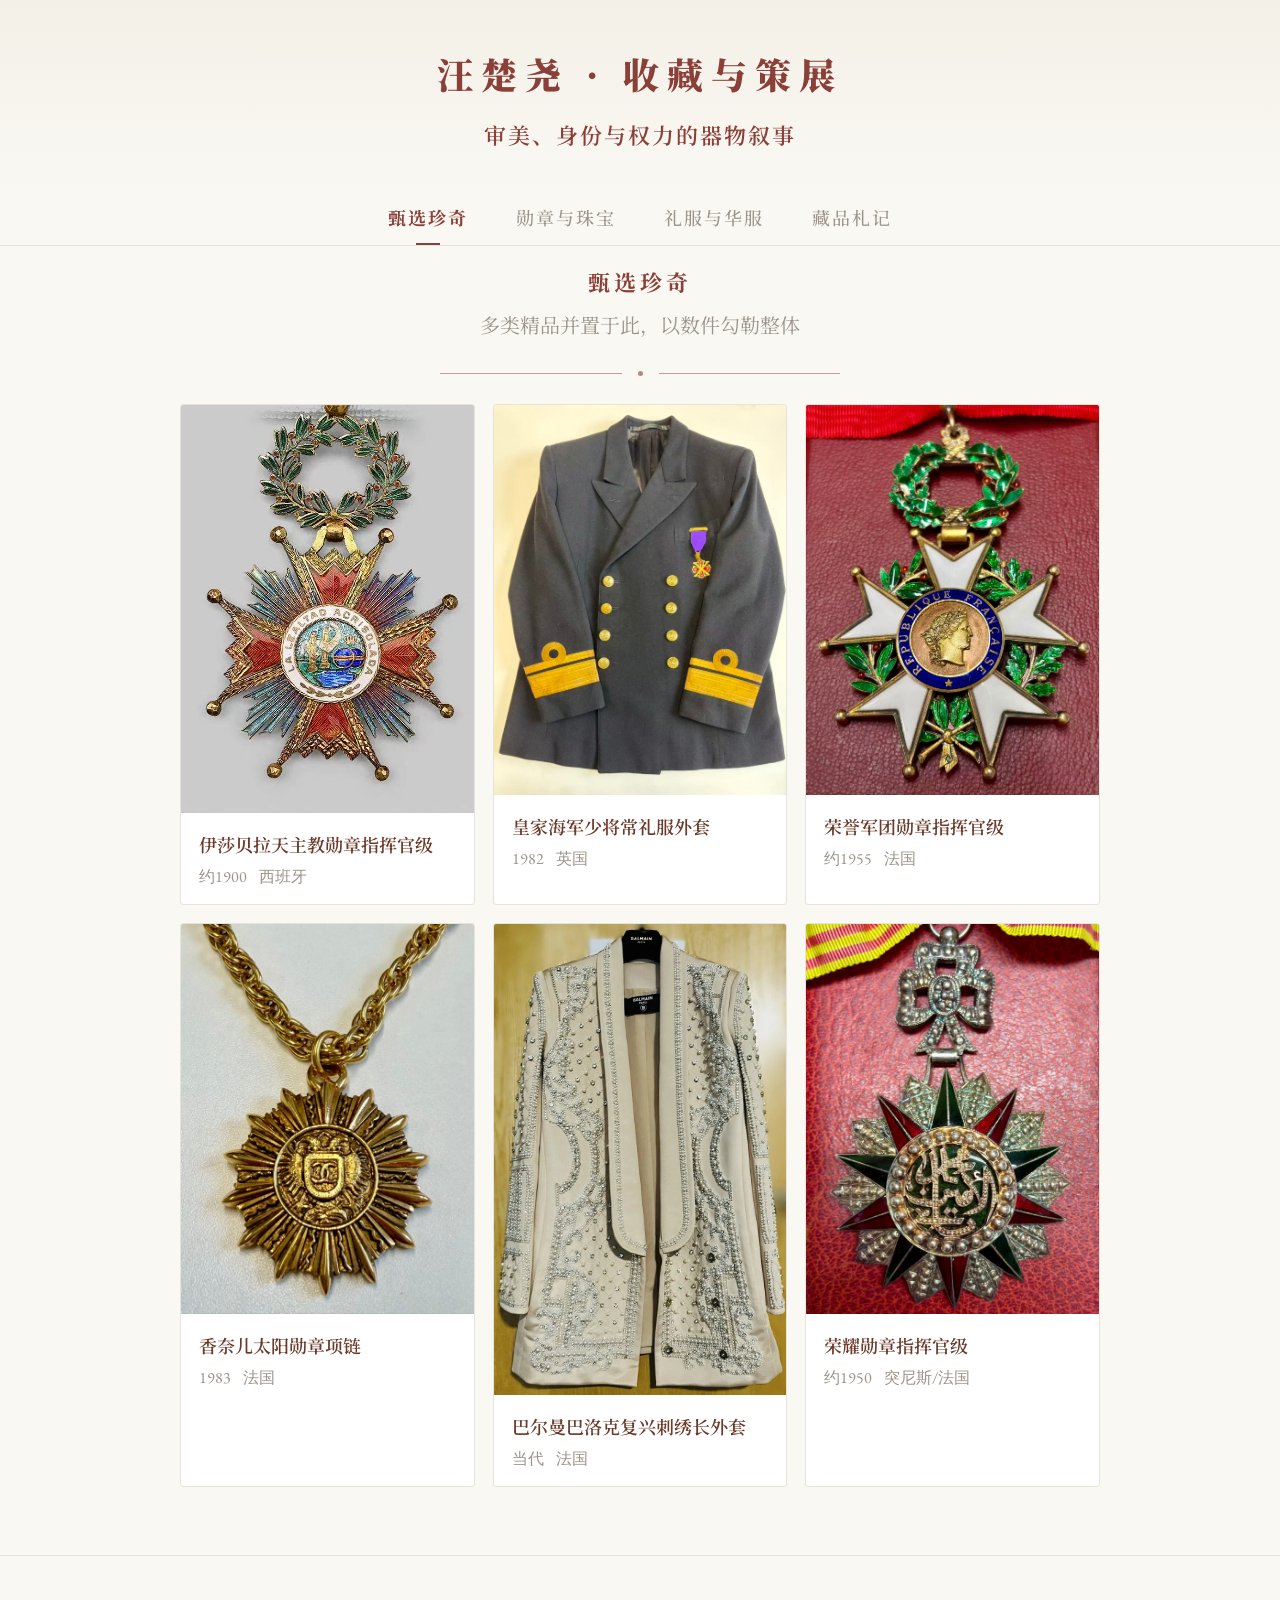
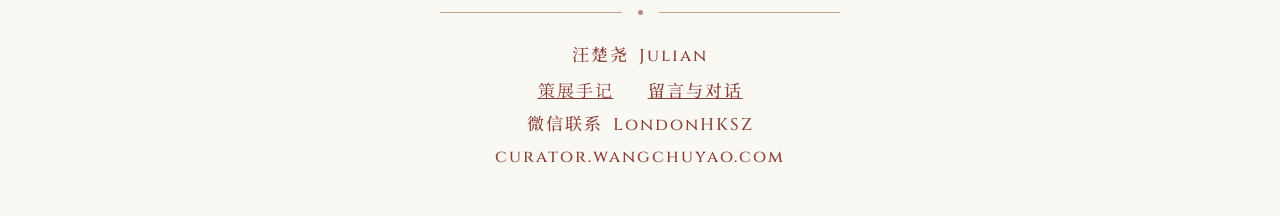
==== commit a41614f9: "Update index.html" ====
--- a/index.html
+++ b/index.html
@@ -353,7 +353,7 @@
     { id:"c013", title:"未竟主权的清冷表达", image:"images/treasures/t026.jpg", image2:"images/chronicles/c013b.jpg", image3:"images/chronicles/c013c.jpg", image4:"images/chronicles/c013d.jpg", image5:"images/chronicles/c013e.jpg", image6:"images/chronicles/c013f.jpg", imageLayout:"grid6",excerpt:"<strong>形制</strong><br><br>勋章以十角银星为体，臂间切出锐利银镀金星芒，中央亮四周暗，移动时碎光频闪。其上叠一枚白珐琅五臂星，中心金牌覆蓝珐琅书法，铭「尼罗河惠予埃及者，乃其繁荣与幸福之本源」。顶承一枚小巧的鎏金埃及王冠，象征王权实体、至高主权、寰宇统治，衔接蓝底黄边颈绶。此级此章，亦多颁予在埃及任职的英国官员。背面中心片含Lattes厂标，背面下侧三个标记中依次表示开罗产地、800银（坐猫银戳）、年号「D」（1928–29）。通体以白、银、金与一点蓝立骨，基调冷峭。深蓝原盒外铭王冠、王室花押与「二等」数字，内衬署阿拉伯文「供货于至尊国王陛下暨埃及政府」，出自开罗宫廷供货商J. Lattes：一家坐镇开罗、又向欧洲伸出一足的世界主义工坊。<br><br><strong>未竟的主权</strong><br><br>与本藏中的突尼斯荣耀勋章并置：突尼斯的勋章铸于宗主国巴黎、再颁于北非，埃及的却留在开罗成形，形制审美仍一并面向欧洲。这种清冷优雅，恍若英国圣米迦勒及圣乔治勋章，中心却各说各话：一个是基督教圣徒，一个是尼罗河的伊斯兰书法。1922年埃及名义独立、英国仍握实权；这枚勋章遂以一套彻底欧化的形式，替一个尚未完整的主权发声。它见证的是埃及现代化的一场表演：开罗制造的勋章，用欧洲的语法，讲述半真宣言。" },
     { id:"c008", title:"孤立总统的外交签名", image:"images/treasures/t016.jpg", image2:"images/chronicles/c008b.jpg", image3:"images/chronicles/c008c.jpg", image4:"images/chronicles/c008d.jpg", imageLayout:"grid4", excerpt:"1989年7月，奥地利递交了加入欧洲共同体的申请。七个月后，1990年2月8日，奥地利总统瓦尔德海姆正要签署证书，将荣誉功勋大金质勋章授予欧共体委员会礼宾司长布拉蒂尼。布拉蒂尼入职欧洲共同体已逾三十年，掌管欧委会高层礼仪事务。<br><br>此时，欧委会正在审议奥地利的入盟申请。签署证书的总统正处于外交孤立之中。瓦尔德海姆1986年当选后，二战德国军旅经历曝光。六年任期，西欧各国拒绝接待。授勋不需亲赴，证书从维也纳发出即可。这是孤立总统手中为数不多的外交工具。与此同时，柏林墙已倒塌，冷战中立国身份即将过时，入欧成为唯一通道。向布拉蒂尼授勋，即向布鲁塞尔释放信号：维也纳正在敲门。<br><br>一经签字，勋章将代替总统出场。这枚颈佩章主体为八尖马耳他十字，红色珐琅覆面，金缘勾线，上叠白色珐琅等臂十字，红白双层取奥地利国旗配色。顶部颗粒纹横梁接悬挂环，下悬共和国单头鹰，九枚珐琅州徽沿马蹄形弧线自左上逆时针展开，依次为布尔根兰、下奥地利、萨尔茨堡、蒂罗尔、维也纳（中轴线）、福拉尔贝格、施泰尔马克、上奥地利、克恩顿，细密各异。整体套件含红色礼盒、缎带蝴蝶结、迷你襟针及原始证书。奥地利荣誉体系第六级（共十四级），对应一等指挥官。<br><br>于是，瓦尔德海姆在授勋证书上签字。" },
     { id:"c012", title:"勋章的时尚副本", image:"images/treasures/t023.jpg", image2:"images/chronicles/c012b.jpg", image3:"images/chronicles/c012c.jpg", image4:"images/chronicles/c012d.jpg", imageLayout:"grid4", excerpt:"<strong>设计和工艺</strong><br><br>黄铜镀金。正面拱形纹章中，双头鹰与双C以浮雕铸出，十四道尖芒宽窄交替展开。背面遍布锤击纹，署香奈儿标记与年份。双头鹰取自香奈儿本人康朋街公寓镀金镜顶的俄罗斯帝国纹章，太阳放射形属1954年起发展的符号。1983年老佛爷入主首年，将这些品牌档案重铸为新配饰。<br><br><strong>国家勋章与时尚项链</strong><br><br>将这件香奈儿勋章项链与本收藏中的颈佩国家勋章并置。勋章各有不同珐琅、金属与铭文，但结构一致：从中心向外辐射的星芒，承载核心信息的圆形区域，颈部佩戴。然后是这条项链：镀金太阳放射形，中心双头鹰与双C标志。同样的几何秩序，但中心的国家纹章换成了商业标志。<br><br><strong>同一技术，两套委托</strong><br><br>制作此件的香奈儿巴黎工坊与制作本收藏中勋章工坊Arthus Bertrand共享法国金匠行会技艺。区别在于基体与去向：Arthus Bertrand以银施珐琅，成品进入国家授勋登记；香奈儿工坊以黄铜覆金，成品进入商业流通。<br><br>勋章的权威是排他性的：它声明佩戴者通过了国家筛选。时装珠宝的信号是包容性的：付款即可拥有。在二级市场上，镀金黄铜的仿制勋章与银质珐琅的真品勋章处于相近的价格区间。当虚构的勋章与真实的勋章同价，制度权威与商业权威之间的力量对比就已经发生了位移。" },
-    { id:"c015", title:"荣典的自我副本", image:"images/treasures/t027.jpg", image2:"images/chronicles/c015b.jpg", image3:"images/chronicles/c015c.jpg", image4:"images/chronicles/c015d.jpg", imageLayout:"grid4", excerpt:"<strong>装配</strong><br><br>装配遵循资历：巴斯勋章创于1725年，居佩戴者右侧；不列颠帝国勋章创于1917年、1937年前为第I型，居其左。绶带纯紫无中央红条，声明文职级。横条背面冲印：Spink & Son Ld，17 & 18 Piccadilly，London. W.。此店1927年前后迁离皮卡迪利，十字章背面的乔治五世花押把年代收在1917至1927年间。<br><br><strong>二十五毫米上的完整</strong><br><br>卵形章高25毫米。「三合为一」三段拉丁铭文完整可读，三顶王冠珠饰粒粒分明，玫瑰、蓟与三叶草自一茎而出。十字章同高，淡蓝珐琅下压着羽状机刻底纹，中心不列颠尼亚持三叉戟坐于盾侧，外环「为上帝与帝国」清晰环绕。珐琅指示其等级为指挥官级或以上。具未作简化，缩小的只有尺度。<br><br><strong>两种副本</strong><br><br>与本藏中的香奈儿勋章项链并置。那件保留了勋章的几何：放射尖芒、中心圆牌、颈部佩戴；圆心的国家纹章换成商业标志。它留下形式，舍去内容。<br><br>这对微缩微章相反:铭文、纹样、底纹、背面花押，一项不减。在时尚复制勋章之前，制度已经订制了自己的缩小版。<br><br>烛光下的餐桌上，无人会俯身核对绶带有无红条，或辨读环上的拉丁文。这些细节服务于合规，而制度是唯一有资格审读它的观众。<br><br>时尚的副本被造出来，是为了被看见而不必被读懂。国家的副本被造出来，是为了被读懂而不必被看见。" }
+    { id:"c015", title:"荣典的自我副本", image:"images/treasures/t027.jpg", image2:"images/chronicles/c015b.jpg", image3:"images/chronicles/c015c.jpg", image4:"images/chronicles/c015d.jpg", imageLayout:"grid4", excerpt:"<strong>装配</strong><br><br>装配遵循资历：巴斯勋章创于1725年，居佩戴者右侧；不列颠帝国勋章创于1917年、1937年前为第I型，居其左。绶带纯紫无中央红条，声明文职级。横条背面冲印：Spink & Son Ld，17 & 18 Piccadilly，London. W.。此店1927年前后迁离皮卡迪利，十字章背面的乔治五世花押把年代收在1917至1927年间。<br><br><strong>二十五毫米上的完整</strong><br><br>卵形章高25毫米。「三合为一」三段拉丁铭文完整可读，三顶王冠珠饰粒粒分明，玫瑰、蓟与三叶草自一茎而出。十字章同高，淡蓝珐琅下压着羽状机刻底纹，中心不列颠尼亚持三叉戟坐于盾侧，外环「为上帝与帝国」清晰环绕。珐琅指示其等级为指挥官级或以上。具未作简化，缩小的只有尺度。<br><br><strong>两种副本</strong><br><br>与本藏中的香奈儿勋章项链并置。那件保留了勋章的几何：放射尖芒、中心圆牌、颈部佩戴；圆心的国家纹章换成商业标志。它留下形式，舍去内容。<br><br>这对微缩微章相反:铭文、纹样、底纹、背面花押，一项不减。在时尚复制勋章之前，制度已经订制了自己的缩小版。<br><br>烛光下的餐桌上，无人会俯身核对绶带有无红条，或辨读环上的拉丁文。这些细节服务于合规，而制度是唯一有资格审读它的观众。<br><br>时尚的副本被造出来，是为了被看见而不必被读懂。国家的副本被造出来，是为了被读懂而不必被看见。" },
     { id:"c004", title:"两枚面孔，两个拿破仑", image:"images/treasures/t002.jpg", image2:"images/chronicles/c004b.jpg", imageLayout:"side", excerpt:"<strong>正面：侧面像的政治学</strong><br><br>圣赫勒拿奖章正面，拿破仑一世以罗马皇帝的姿态出现：严格的侧面像，月桂花环加冕，头衔环绕。这套视觉语言有明确的历史来源。古罗马硬币以侧面像确认皇帝的神圣权威，启蒙时代的共和主义者用同样的图式重新激活了这一传统：自由女神、革命烈士、执政官，都以侧面像的形式在金属上留存。拿破仑继承了这套语言，将军事胜利与古典共和的正当性焊接在一起：我不是国王，我是凯撒。<br><br><strong>背面：一个假托的遗言</strong><br><br>背面铭文宣告：献给拿破仑的荣耀战友，他最后的思念。圣赫勒拿，1821年5月5日。外圈镌刻的是服役年限：1792至1815年诸战役。顶部是帝国皇冠。<br><br><strong>整体意图</strong><br><br>这套设计的意图是：拿破仑死于流放地，死前记挂的是他的士兵；三十六年后，他的继承者把这份&ldquo;最后的思念&rdquo;铸成金属，发到仍然在世的老兵手中。他们彼时已白发苍苍，在波旁王朝复辟后一度被历史遗忘。这枚奖章告诉他们：你们被当时和现在的拿破仑记得。<br><br>幕后的操盘者是拿破仑三世。他以拿破仑姓氏当选总统、政变称帝。1857年颁布圣赫勒拿奖章，时机算计精准：传说已发酵为神话，老兵正在凋零，此时给予承认，代价极小，收益极大。<br><br>与拿破仑一世相比，拿破仑三世并未重新创造传奇，而是在传奇已经沉淀为公共记忆之后，对其进行了一次精算过的再动员。但那些年迈的老兵，当他们接过这枚奖章时，触碰的仍是多年前真实流过的血与泥。宣传技术与真实情感在这枚奖章上重叠，这正是它作为历史物件最难被单一叙事收编的地方。" },
     { id:"c002", title:"精品项链的设计逻辑", image:"images/treasures/t001.jpg", image2:"images/chronicles/c002b.jpg", image3:"images/chronicles/c002c.jpg", image4:"images/chronicles/c002d.jpg", imageLayout:"grid4", excerpt:"自上而下观赏这件 Florenza 项链。视线首先遇到的是巴洛克掐丝心形小吊坠：体量细小，却以立体爪托与涡卷细节预告了整串的主题和工艺密度。视线继续下移，花瓣形中心座以铸造掐丝构成对称的放射骨架，将四重构图秩序带入视野；马耳他十字主吊坠随即展开，以徽章形制确立整串的历史语义重心。圆形宝石与马眼形宝石分布于各节点，深琥珀色调回应了伊特鲁里亚复兴的色彩传统，在维持视觉密度的同时锁定了情绪基调。<br><br>这件项链的设计核心策略，是以历史权威性抵消材料的非贵重属性，同时采用两条手段：以数量与密度压制对材料本身的注意力，以历史风格引导观者关注设计而非材料本身。风格上，它是四套历史传统的有意识融合：文艺复兴风格复兴提供构图骨架，伊特鲁里亚复兴提供工艺语言，维多利亚情感传统引入浪漫向度，巴洛克复兴赋予戏剧张力，四套语汇各自承担不同的设计功能。<br><br>通过将心形处理为承载宝石的建筑构件而非独立的情感符号，庄严与浪漫两种原本相悖的气质在同一构图中取得平衡。铸造掐丝与模制玻璃石决定了工艺的上限，而在自身目标与工艺约束之内，此件以罕见的完成度实现了它的设计意图。" },
   ],
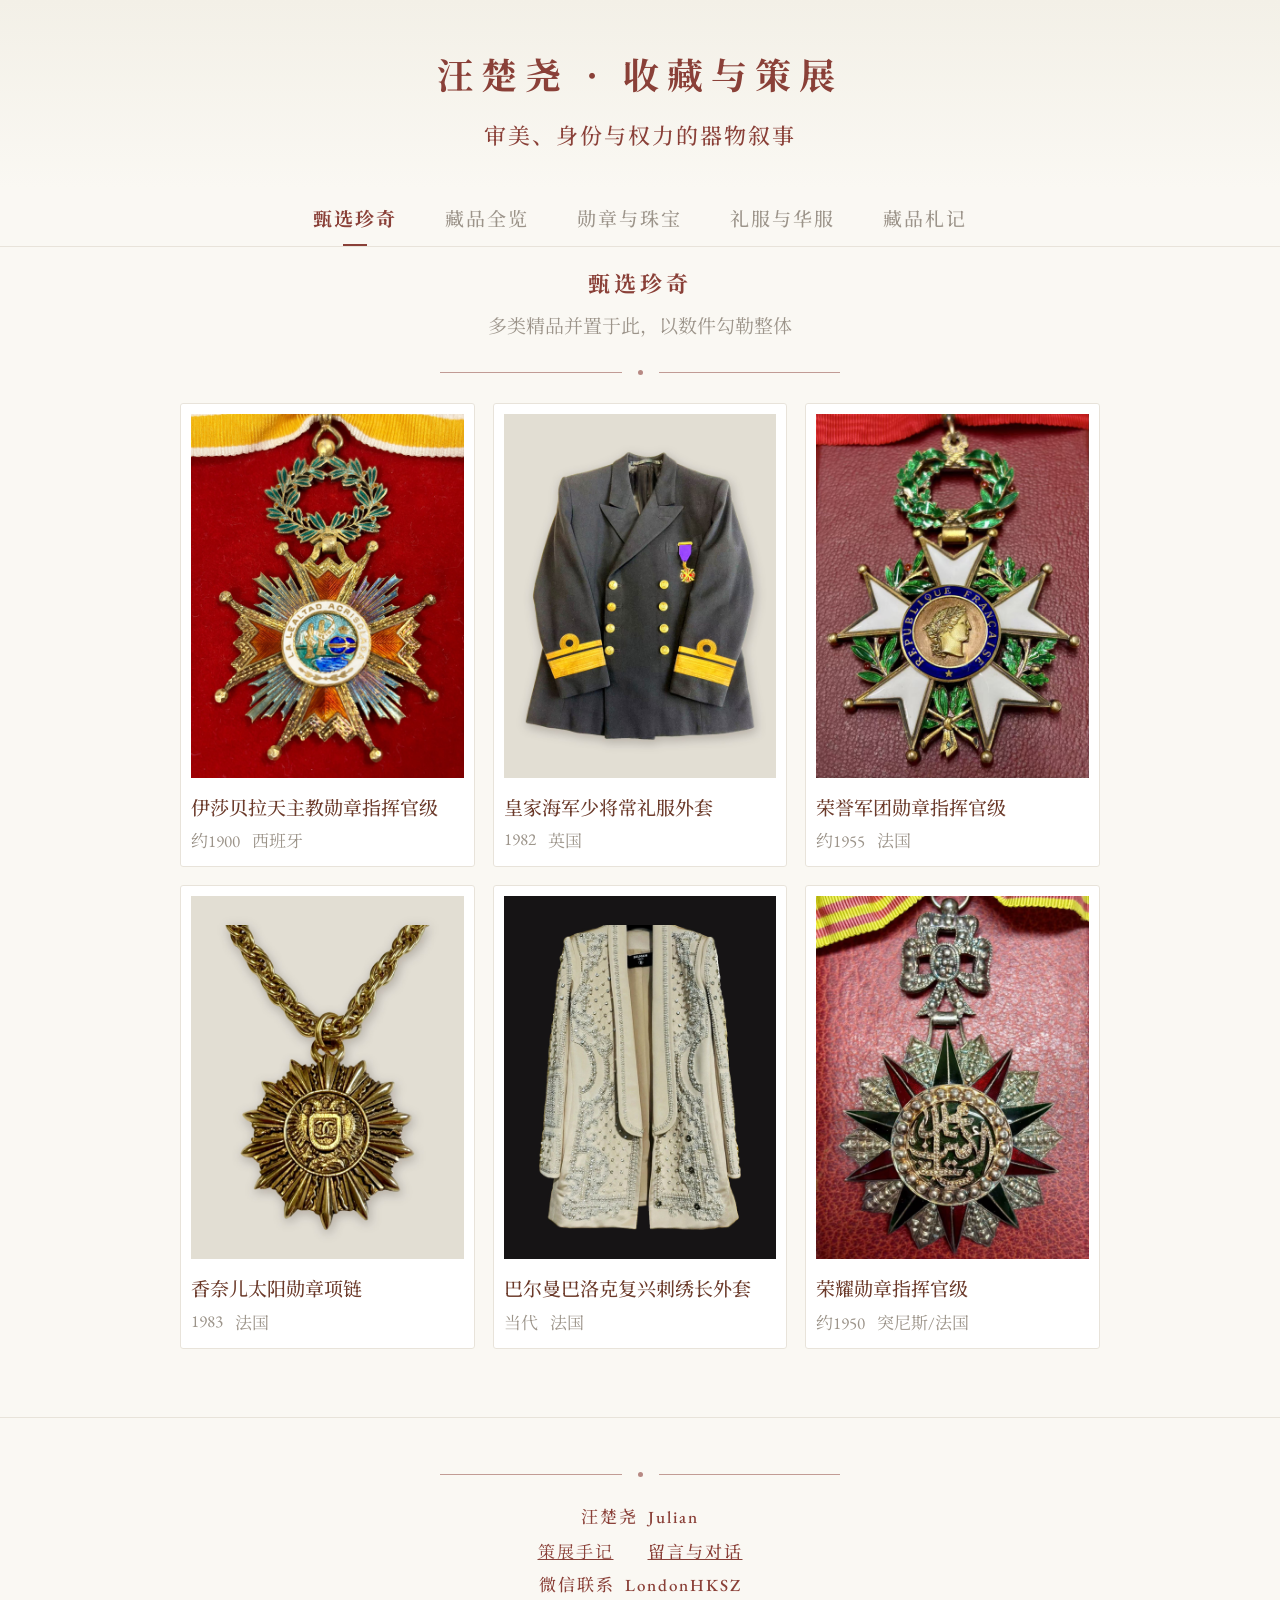
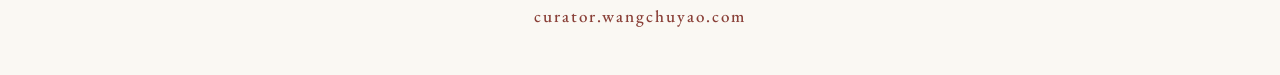
==== commit 27b7e76f: "Two type families, five sizes, justified lightbox text Typography is reduced to Noto Serif SC (all C" ====
--- a/index.html
+++ b/index.html
@@ -5,847 +5,18 @@
 <meta name="viewport" content="width=device-width, initial-scale=1.0">
 <meta name="robots" content="noindex, nofollow">
 <title>汪楚尧 · 收藏与策展</title>
-<link href="https://fonts.googleapis.com/css2?family=Cinzel:wght@400;500;600;700;800;900&family=EB+Garamond:ital,wght@0,400;0,500;0,600;0,700;1,400;1,500&family=Noto+Serif+SC:wght@400;500;600;700;900&family=Noto+Sans+SC:wght@300;400;500;600&display=swap" rel="stylesheet">
-<style>
-:root {
-  --bg-primary:#FAF8F3; --bg-warm:#F5F2EB; --bg-card:#FFFFFF;
-  --text-primary:#4A3728; --text-secondary:#5C4A3D; --text-muted:#9C948A;
-  --gold:#8A4038; --gold-dim:#9E5248; --gold-glow:rgba(138,64,56,0.08);
-  --heading-gold:#8A4038; --item-title:#6B3A2A;
-  --border:#E8E3DA; --border-light:#EDE9E1;
-}
-*{box-sizing:border-box;margin:0;padding:0;}
-body{font-family:'Noto Sans SC',sans-serif;background:var(--bg-primary);color:var(--text-primary);min-height:100vh;-webkit-font-smoothing:antialiased;}
-::-webkit-scrollbar{width:5px;}::-webkit-scrollbar-track{background:var(--bg-primary);}::-webkit-scrollbar-thumb{background:var(--gold-dim);border-radius:3px;}
-@keyframes fadeIn{from{opacity:0;transform:translateY(14px);}to{opacity:1;transform:translateY(0);}}
+<link href="https://fonts.googleapis.com/css2?family=EB+Garamond:ital,wght@0,400;0,500;1,400&family=Noto+Serif+SC:wght@400;500;700&display=swap" rel="stylesheet">
+<link rel="stylesheet" href="/assets/site.css">
+</head>
+<body data-page="cabinet">
+<div id="site"></div>
 
-.header{text-align:center;padding:48px 24px 32px;background:linear-gradient(180deg,#F3F0E7 0%,var(--bg-primary) 100%);}
-.header h1{font-family:'Noto Serif SC',serif;font-size:36px;font-weight:900;letter-spacing:8px;color:var(--heading-gold);}
-.header-en{font-family:'Cinzel',serif;font-size:36px;font-weight:500;letter-spacing:4px;color:var(--heading-gold);margin-left:6px;text-transform:uppercase;}
-.header-subtitle{font-family:'Noto Serif SC',serif;font-size:22px;font-weight:600;color:var(--heading-gold);margin-top:14px;line-height:2;letter-spacing:2px;}
-
-.neo-divider{display:flex;align-items:center;justify-content:center;gap:16px;padding:6px 0;width:50%;max-width:400px;margin:0 auto;}
-.neo-divider .nd-line{flex:1;height:1px;background:var(--gold);opacity:0.5;}
-.neo-divider .nd-dot{width:5px;height:5px;border-radius:50%;background:var(--gold);opacity:0.6;flex-shrink:0;}
-
-.tabs-container{position:sticky;top:0;z-index:100;background:rgba(250,248,243,0.95);backdrop-filter:blur(16px);-webkit-backdrop-filter:blur(16px);border-bottom:1px solid var(--border);}
-.tabs-bar{display:flex;flex-wrap:wrap;justify-content:center;max-width:960px;margin:0 auto;}
-.tab-btn{padding:15px 24px;border:none;background:transparent;font-family:'Noto Serif SC',serif;font-size:18px;font-weight:500;color:var(--text-muted);cursor:pointer;transition:all 0.3s;white-space:nowrap;position:relative;letter-spacing:2px;}
-.tab-btn:hover{color:var(--text-secondary);}
-.tab-btn.active{color:var(--heading-gold);font-weight:700;}
-.tab-btn.active::after{content:'';position:absolute;bottom:0;left:50%;transform:translateX(-50%);width:24px;height:2px;background:var(--gold);}
-
-.main{max-width:960px;margin:0 auto;padding:0 20px 60px;}
-.tab-content{display:none;animation:fadeIn 0.4s ease;}.tab-content.active{display:block;}
-
-.section-header{text-align:center;padding:36px 0 8px;}
-.section-title{font-family:'Noto Serif SC',serif;font-size:22px;font-weight:700;color:var(--heading-gold);letter-spacing:4px;}
-.section-subtitle{font-size:18px;color:var(--gold);margin-top:8px;font-family:'EB Garamond',serif;font-style:italic;letter-spacing:1px;}
-.section-after-divider{padding-bottom:20px;}
-
-.curator-statement{font-family:'Noto Serif SC',serif;font-size:18px;line-height:2.2;color:var(--heading-gold);max-width:580px;margin:0 auto;text-align:center;padding:12px 0 28px;}
-.cabinet-statement{font-family:'Noto Serif SC',serif;font-size:18px;line-height:2;color:var(--heading-gold);max-width:580px;margin:0 auto;text-align:center;padding:14px 0 0;}
-.cabinet-section-header{text-align:center;padding:12px 0 8px;}
-
-.featured-grid{display:grid;grid-template-columns:repeat(3,1fr);gap:18px;padding:8px 0;}
-.item-card{background:var(--bg-card);border:1px solid var(--border);border-radius:3px;overflow:hidden;cursor:pointer;transition:all 0.35s;position:relative;}
-.item-card:hover{border-color:var(--gold);box-shadow:0 6px 24px rgba(0,0,0,0.06),0 0 0 1px var(--gold);transform:translateY(-3px);}
-.item-card::before{content:'';position:absolute;top:0;left:15%;right:15%;height:1px;background:linear-gradient(90deg,transparent,var(--gold),transparent);opacity:0;transition:opacity 0.35s;}
-.item-card:hover::before{opacity:0.6;}
-.item-image{width:100%;background:var(--bg-warm);display:block;overflow:hidden;}
-.item-image img{width:100%;height:auto;display:block;transition:transform 0.6s;}
-.item-card:hover .item-image img{transform:scale(1.03);}
-.item-placeholder{font-family:'Cinzel',serif;font-size:42px;color:var(--border);}
-.item-info{padding:16px 18px;}
-.item-title{font-family:'Noto Serif SC',serif;font-size:18px;font-weight:600;color:var(--item-title);line-height:1.7;}
-.item-meta{font-size:16px;color:var(--text-muted);margin-top:6px;display:flex;gap:12px;align-items:center;font-family:'EB Garamond',serif;}
-.item-tag{display:inline-block;padding:2px 10px;border-radius:2px;font-size:15px;font-weight:500;color:var(--gold);background:var(--gold-glow);border:1px solid rgba(138,64,56,0.15);letter-spacing:1px;font-family:'Noto Sans SC',sans-serif;}
-.item-tag.sale{color:#A5503C;background:rgba(165,80,60,0.06);border-color:rgba(165,80,60,0.15);}
-
-
-.filter-bar{display:flex;gap:8px;flex-wrap:wrap;justify-content:center;padding:0 0 24px;}
-.filter-btn{padding:7px 18px;border:1px solid var(--border);border-radius:2px;background:transparent;color:var(--text-muted);font-size:16px;font-family:'Noto Sans SC',sans-serif;font-weight:500;cursor:pointer;transition:all 0.2s;letter-spacing:1px;}
-.filter-btn:hover{border-color:var(--text-muted);color:var(--text-secondary);}
-.filter-btn.active{border-color:var(--gold);color:var(--gold);background:var(--gold-glow);}
-
-.chronicle-grid{display:grid;grid-template-columns:repeat(3,1fr);gap:18px;padding:8px 0;}
-.chronicle-card{background:var(--bg-card);border:1px solid var(--border);border-radius:3px;overflow:hidden;cursor:pointer;transition:all 0.35s;}
-.chronicle-card:hover{border-color:var(--gold);box-shadow:0 6px 24px rgba(0,0,0,0.06);transform:translateY(-3px);}
-.chronicle-card .card-img{width:100%;aspect-ratio:1/1;overflow:hidden;background:var(--bg-warm);}
-.chronicle-card .card-img img{width:100%;height:100%;object-fit:cover;transition:transform 0.6s;}
-.chronicle-card:hover .card-img img{transform:scale(1.03);}
-.chronicle-card .card-info{padding:14px 16px;}
-.chronicle-card .card-title{font-family:'Noto Serif SC',serif;font-size:17px;font-weight:600;color:var(--item-title);line-height:1.7;}
-.article-modal{display:none;position:fixed;top:0;left:0;right:0;bottom:0;z-index:10000;background:rgba(0,0,0,0.6);backdrop-filter:blur(6px);overflow-y:auto;padding:40px 20px;}
-.article-modal.open{display:block;}
-.article-modal-inner{max-width:1080px;margin:0 auto;background:var(--bg-primary);border-radius:4px;padding:40px 36px;position:relative;box-shadow:0 20px 60px rgba(0,0,0,0.2);}
-.article-modal-close{position:absolute;top:16px;right:20px;font-size:32px;color:var(--text-muted);cursor:pointer;background:none;border:none;transition:color 0.2s;}
-.article-modal-close:hover{color:var(--text-primary);}
-.article-img-stack{display:flex;flex-direction:column;gap:12px;max-width:720px;margin:0 auto 24px;}
-.article-img-stack img{width:100%;height:auto;display:block;border-radius:3px;border:1px solid var(--border);}
-.article-img-side{display:grid;grid-template-columns:1fr 1fr;gap:12px;max-width:720px;margin:0 auto 24px;}
-.article-img-side img{width:100%;height:auto;display:block;border-radius:3px;border:1px solid var(--border);}
-.article-img-grid4{display:grid;grid-template-columns:1fr 1fr;gap:12px;max-width:720px;margin:0 auto 24px;}
-.article-img-grid4 img{width:100%;height:auto;display:block;border-radius:3px;border:1px solid var(--border);}
-.article-img-grid6{display:grid;grid-template-columns:1fr 1fr;gap:12px;max-width:720px;margin:0 auto 24px;}
-.article-img-grid6 img{width:100%;height:auto;display:block;border-radius:3px;border:1px solid var(--border);}
-.article-img-grid3left{display:grid;grid-template-columns:1fr 1fr;gap:12px;max-width:720px;margin:0 auto 24px;}
-.article-img-grid3left-main{display:flex;}
-.article-img-grid3left-main img{width:100%;object-fit:cover;border-radius:3px;border:1px solid var(--border);display:block;}
-.article-img-grid3left-stack{display:flex;flex-direction:column;gap:12px;}
-.article-img-grid3left-stack img{width:100%;height:auto;display:block;border-radius:3px;border:1px solid var(--border);}
-.article-modal-img{width:100%;max-width:720px;display:block;margin:0 auto 24px;border-radius:3px;border:1px solid var(--border);}
-@media(max-width:640px){.article-img-side,.article-img-grid4,.article-img-grid6,.article-img-grid3left{grid-template-columns:1fr;}}
-.article-modal-title{font-family:'Noto Serif SC',serif;font-size:22px;font-weight:700;color:var(--item-title);line-height:1.7;margin-bottom:8px;}
-.article-modal-date{font-family:'EB Garamond',serif;font-size:16px;color:var(--text-muted);font-style:italic;margin-bottom:20px;}
-.article-modal-body{font-family:'Noto Serif SC',serif;font-size:17px;line-height:2.2;color:var(--text-secondary);}
-
-/* CHANGE: reverse link block at bottom of article modal */
-.article-item-link{margin-top:28px;padding-top:20px;border-top:1px solid var(--border);text-align:center;}
-.article-item-link-label{font-family:'Noto Serif SC',serif;font-size:15px;color:var(--text-muted);letter-spacing:2px;margin-bottom:10px;}
-.article-item-link-name{font-family:'Noto Serif SC',serif;font-size:17px;font-weight:600;color:var(--item-title);cursor:pointer;letter-spacing:1px;transition:color 0.2s;}
-.article-item-link-name:hover{color:var(--gold);}
-
-/* CHANGE: type statement style */
-.type-statement{font-family:'Noto Serif SC',serif;font-size:16px;line-height:2;color:var(--text-muted);max-width:520px;margin:0 auto;text-align:center;padding:0 0 20px;}
-.cabinet-intro{font-size:20px;}
-
-.gallery-grid{column-count:3;column-gap:12px;padding:8px 0;}
-.gallery-item{
-  break-inside:avoid;
-  margin-bottom:12px;
-  overflow:hidden;
-  cursor:pointer;
-  position:relative;
-}
-.gallery-item img{
-  width:100%;
-  display:block;
-  -webkit-user-drag:none;
-  transition:transform 0.45s ease, opacity 0.3s ease;
-}
-.gallery-item:hover img{
-  transform:scale(1.04);
-  opacity:0.88;
-}
-.gallery-item::after{
-  content:'⊕';
-  position:absolute;
-  inset:0;
-  display:flex;
-  align-items:center;
-  justify-content:center;
-  font-size:28px;
-  color:rgba(250,248,243,0.9);
-  opacity:0;
-  transition:opacity 0.3s ease;
-  pointer-events:none;
-  text-shadow:0 1px 6px rgba(0,0,0,0.4);
-}
-.gallery-item:hover::after{opacity:1;}
-
-.lightbox{display:none;position:fixed;top:0;left:0;right:0;bottom:0;z-index:10000;background:rgba(0,0,0,0.88);backdrop-filter:blur(8px);align-items:center;justify-content:center;flex-direction:column;padding:40px;cursor:pointer;}
-.lightbox.open{display:flex;}
-.lightbox img{max-width:90%;max-height:75vh;object-fit:contain;}
-.lightbox-info{margin-top:20px;text-align:center;}
-.lightbox-title{font-family:'Noto Serif SC',serif;font-size:23px;color:#F5F0E8;}
-.lightbox-desc{font-size:17px;color:#A9A193;margin-top:8px;max-width:500px;line-height:1.8;font-family:'EB Garamond',serif;}
-.lightbox-close{position:absolute;top:24px;right:28px;font-size:32px;color:#999;cursor:pointer;background:none;border:none;transition:color 0.2s;}
-.lightbox-close:hover{color:#fff;}
-
-.footer{text-align:center;padding:48px 24px;border-top:1px solid var(--border);}
-.footer p{font-family:'Noto Serif SC',serif;font-size:17px;font-weight:500;color:var(--gold);letter-spacing:2px;}
-.footer p+p{margin-top:6px;}
-.footer p span.en{font-family:'Cinzel',serif;letter-spacing:2px;margin-left:4px;}
-.footer a{color:var(--gold);text-decoration:none;font-family:'Cinzel',serif;font-size:17px;letter-spacing:2px;}
-.footer a:hover{text-decoration:underline;}
-.footer-note-link{color:var(--gold);font-family:'Noto Serif SC',serif;font-size:17px;letter-spacing:2px;cursor:pointer;transition:color 0.2s;border:none;background:none;padding:0;text-decoration:underline;}
-.footer-note-link:hover{text-decoration:underline;}
-.curator-note-modal{display:none;position:fixed;top:0;left:0;right:0;bottom:0;z-index:10000;background:var(--bg-primary);overflow-y:auto;cursor:pointer;}
-.curator-note-modal.open{display:flex;align-items:center;justify-content:center;}
-.curator-note-modal-inner{max-width:580px;padding:40px 32px;font-family:'Noto Serif SC',serif;font-size:15px;line-height:2.2;color:var(--text-secondary);text-align:justify;letter-spacing:0.5px;}
-.curator-note-modal-title{font-size:20px;font-weight:700;color:var(--heading-gold);text-align:center;letter-spacing:4px;margin-bottom:28px;}
-.curator-note-modal-close{position:absolute;top:24px;right:28px;font-size:32px;color:var(--text-muted);cursor:pointer;background:none;border:none;transition:color 0.2s;}
-.curator-note-modal-close:hover{color:var(--text-primary);}
-
-/* conversation modal */
-.conv-modal{display:none;position:fixed;top:0;left:0;right:0;bottom:0;z-index:10001;background:rgba(0,0,0,0.6);backdrop-filter:blur(6px);overflow-y:auto;padding:40px 20px;}
-.conv-modal.open{display:block;}
-.conv-modal-inner{max-width:540px;width:100%;margin:40px auto;background:var(--bg-primary);border-radius:4px;padding:36px 32px;position:relative;box-shadow:0 20px 60px rgba(0,0,0,0.2);}
-.conv-modal-close{position:absolute;top:14px;right:18px;font-size:32px;color:var(--text-muted);cursor:pointer;background:none;border:none;transition:color 0.2s;}
-.conv-modal-close:hover{color:var(--text-primary);}
-.conv-modal-title{font-family:'Noto Serif SC',serif;font-size:18px;font-weight:700;color:var(--heading-gold);text-align:center;letter-spacing:3px;margin-bottom:6px;}
-.conv-modal-intro{font-family:'Noto Serif SC',serif;font-size:14px;line-height:2;color:var(--text-muted);text-align:center;margin-bottom:20px;}
-.conv-admin-bar{display:flex;align-items:center;gap:8px;margin-bottom:18px;justify-content:center;}
-.conv-admin-input{padding:6px 12px;border:1px solid var(--border);border-radius:2px;background:var(--bg-card);font-family:'Noto Sans SC',sans-serif;font-size:13px;color:var(--text-primary);outline:none;width:140px;transition:border-color 0.2s;}
-.conv-admin-input:focus{border-color:var(--gold);}
-.conv-admin-btn{padding:6px 14px;border:1px solid var(--border);border-radius:2px;background:transparent;font-family:'Noto Sans SC',sans-serif;font-size:13px;color:var(--text-muted);cursor:pointer;transition:all 0.2s;}
-.conv-admin-btn:hover{border-color:var(--gold);color:var(--gold);}
-.conv-admin-status{font-size:13px;color:var(--gold);font-family:'Noto Sans SC',sans-serif;letter-spacing:1px;}
-.conv-compose{margin-bottom:24px;border-bottom:1px solid var(--border);padding-bottom:20px;}
-.conv-textarea{width:100%;min-height:80px;padding:12px 14px;border:1px solid var(--border);border-radius:3px;background:var(--bg-card);font-family:'Noto Serif SC',serif;font-size:14px;line-height:2;color:var(--text-primary);resize:vertical;outline:none;transition:border-color 0.2s;}
-.conv-textarea:focus{border-color:var(--gold);}
-.conv-textarea::placeholder{color:var(--text-muted);font-size:13px;}
-.conv-send{display:block;margin:12px auto 0;padding:8px 28px;border:1px solid var(--gold);border-radius:2px;background:transparent;font-family:'Noto Serif SC',serif;font-size:14px;color:var(--gold);letter-spacing:2px;cursor:pointer;transition:all 0.2s;}
-.conv-send:hover{background:var(--gold-glow);}
-.conv-toast{display:none;margin-top:10px;text-align:center;font-family:'Noto Serif SC',serif;font-size:13px;color:var(--gold);letter-spacing:1px;}
-.conv-threads{display:flex;flex-direction:column;gap:20px;}
-.conv-thread{border:1px solid var(--border);border-radius:3px;padding:16px 18px;background:var(--bg-card);transition:border-color 0.2s;}
-.conv-msg{margin-bottom:10px;}
-.conv-msg:last-child{margin-bottom:0;}
-.conv-msg-text{font-family:'Noto Serif SC',serif;font-size:14px;line-height:2;color:var(--text-secondary);white-space:pre-wrap;word-break:break-word;}
-.conv-msg-meta{font-family:'EB Garamond',serif;font-size:13px;color:var(--text-muted);margin-top:4px;font-style:italic;}
-.conv-msg-curator{padding-left:16px;border-left:2px solid var(--gold);margin-top:12px;}
-.conv-msg-curator .conv-msg-label{font-family:'Noto Sans SC',sans-serif;font-size:12px;color:var(--gold);letter-spacing:1px;margin-bottom:4px;font-weight:500;}
-.conv-reply-area{margin-top:12px;padding-top:12px;border-top:1px solid var(--border-light);}
-.conv-reply-textarea{width:100%;min-height:50px;padding:10px 12px;border:1px solid var(--border);border-radius:3px;background:var(--bg-primary);font-family:'Noto Serif SC',serif;font-size:13px;line-height:1.9;color:var(--text-primary);resize:vertical;outline:none;transition:border-color 0.2s;}
-.conv-reply-textarea:focus{border-color:var(--gold);}
-.conv-reply-send{margin-top:8px;padding:5px 18px;border:1px solid var(--gold);border-radius:2px;background:transparent;font-family:'Noto Sans SC',sans-serif;font-size:13px;color:var(--gold);cursor:pointer;transition:all 0.2s;float:right;}
-.conv-reply-send:hover{background:var(--gold-glow);}
-.conv-empty{text-align:center;font-family:'Noto Serif SC',serif;font-size:14px;color:var(--text-muted);padding:20px 0;letter-spacing:1px;}
-.conv-loading{text-align:center;font-family:'Noto Sans SC',sans-serif;font-size:13px;color:var(--text-muted);padding:20px 0;}
-
-@media(max-width:640px){
-  .header{padding:36px 16px 24px;}.header h1{font-size:24px;letter-spacing:4px;}.header-en{font-size:24px;letter-spacing:2px;margin-left:4px;}
-  .tabs-bar{justify-content:center;padding:0 8px;}.tab-btn{padding:13px 14px;font-size:15px;}
-  .featured-grid{grid-template-columns:repeat(2,1fr);gap:12px;}.chronicle-grid{grid-template-columns:repeat(2,1fr);gap:12px;}.gallery-grid{column-count:2;}
-  .main{padding:0 14px 40px;}.item-info{padding:12px;}.item-title{font-size:15px;}
-  .neo-divider{width:70%;}
-}
-</style>
-</head>
-<body>
-
-<header class="header">
-  <h1>汪楚尧 · 收藏与策展</h1>
-  <p class="header-subtitle">审美、身份与权力的器物叙事</p>
-</header>
-
-<nav class="tabs-container"><div class="tabs-bar" id="tabsBar"></div></nav>
-
-<div class="main" id="mainContent">
-  <div class="tab-content" id="tab-cabinet"></div>
-  <div class="tab-content" id="tab-regalia"></div>
-  <div class="tab-content" id="tab-treasures"></div>
-  <div class="tab-content" id="tab-chronicles"></div>
-  <div class="tab-content" id="tab-departures"></div>
-  <div class="tab-content" id="tab-gallery"></div>
-</div>
-
-<div class="lightbox" id="lightbox" onclick="closeLightbox(event)">
-  <button class="lightbox-close" onclick="closeLightbox(event)">✕</button>
-  <img id="lightboxImg" src="" alt="">
-  <div class="lightbox-info"><div class="lightbox-title" id="lightboxTitle"></div><div class="lightbox-desc" id="lightboxDesc"></div><a id="lightboxArticleLink" style="display:none;margin-top:16px;padding:7px 20px;border:1px solid rgba(245,240,232,0.5);border-radius:2px;color:#F5F0E8;font-family:'Noto Serif SC',serif;font-size:15px;letter-spacing:2px;text-decoration:none;cursor:pointer;transition:background 0.2s;" onmouseover="this.style.background='rgba(245,240,232,0.1)'" onmouseout="this.style.background='transparent'">了解物质文化</a></div>
-</div>
-
-<div class="article-modal" id="articleModal" onclick="closeArticle(event)">
-  <div class="article-modal-inner" onclick="event.stopPropagation()">
-    <button class="article-modal-close" onclick="closeArticle(event)">✕</button>
-    <div id="articleImgContainer"></div>
-    <div class="article-modal-title" id="articleTitle"></div>
-    <div class="article-modal-date" id="articleDate"></div>
-    <div class="article-modal-body" id="articleBody"></div>
-    <!-- CHANGE: reverse link container, populated by openArticle() -->
-    <div id="articleItemLink"></div>
-  </div>
-</div>
-
-<footer class="footer">
-  <div class="neo-divider" style="margin-bottom:20px"><div class="nd-line"></div><div class="nd-dot"></div><div class="nd-line"></div></div>
-  <p>汪楚尧 <span class="en">Julian</span></p>
-  <p style="margin-top:10px"><button class="footer-note-link" onclick="document.getElementById('curatorNoteModal').classList.add('open');document.body.style.overflow='hidden';">策展手记</button><span style="display:inline-block;width:2em;"></span><span class="footer-note-link" onclick="openConvModal();">留言与对话</span></p>
-  <p style="margin-top:8px">微信联系 <span class="en">LondonHKSZ</span></p>
-  <p><a href="https://curator.wangchuyao.com">curator.wangchuyao.com</a></p>
-</footer>
-
-<div class="curator-note-modal" id="curatorNoteModal" onclick="if(event.target===this||event.target.classList.contains('curator-note-modal-close')){this.classList.remove('open');document.body.style.overflow='';}">
-  <button class="curator-note-modal-close">✕</button>
-  <div class="curator-note-modal-inner" onclick="event.stopPropagation()">
-    <div class="curator-note-modal-title">策展手记</div>
-    我对礼服、勋章与仪式器物的兴趣由来已久，到伦敦后才发现这些东西可以被实际收藏。通过这个网站，我把收藏的礼服、时装、勋章与珠宝放在同一视野中。当它们并置，审美趣味、制度等级与权力象征之间的关联会更容易被看见。器物不仅记录历史，也通过材质、造型和佩戴方式塑造观看者的判断。<br><br>这种呈现带有明确的个人取向。我偏爱承载密集历史与仪式感的器物，把制度性的威严转成可见、可感的视觉效果。一些有争议的历史符号，或许会被看成风格；某些沉重的等级秩序，也容易显得优雅。<br><br>因此，我想呈现的不只是器物本身，也包括观看它们的方式。它不试图给出标准答案，只保留一种仍在形成中的判断。
-  </div>
-</div>
-
-<div class="conv-modal" id="convModal" onclick="if(event.target===this)closeConvModal();">
-  <div class="conv-modal-inner" onclick="event.stopPropagation()">
-    <button class="conv-modal-close" onclick="closeConvModal()">✕</button>
-    <div class="conv-modal-title" id="convTitle">留言与对话</div>
-    <div class="conv-modal-intro">欢迎留下建议或意见，反馈将匿名发送至策展人</div>
-    <div class="conv-admin-bar" id="convAdminBar" style="display:none;">
-      <input class="conv-admin-input" id="convAdminPwd" type="password" placeholder="策展人入口">
-      <button class="conv-admin-btn" onclick="convAdminLogin()">进入</button>
-    </div>
-    <div class="conv-compose">
-      <textarea class="conv-textarea" id="convText" placeholder="请输入您的建议..."></textarea>
-      <button class="conv-send" id="convSendBtn" onclick="convSendMsg()">发送</button>
-      <div class="conv-toast" id="convToast"></div>
-    </div>
-    <div class="conv-threads" id="convThreads" style="display:none;"></div>
-  </div>
-</div>
-
-<script>
-const divider = '<div class="neo-divider section-after-divider"><div class="nd-line"></div><div class="nd-dot"></div><div class="nd-line"></div></div>';
-
-/* Conversation modal open/close (safe without Firebase) */
-function openConvModal() {
-  document.getElementById('convModal').classList.add('open');
-  document.body.style.overflow = 'hidden';
-  if (typeof loadConversations === 'function' && window._convAdmin) loadConversations();
-}
-function closeConvModal() {
-  document.getElementById('convModal').classList.remove('open');
-  document.body.style.overflow = '';
-}
-window.openConvModal = openConvModal;
-window.closeConvModal = closeConvModal;
-
-const collection = {
-  regalia: [
-    { id:"r001", title:"皇家海军少将常礼服外套", year:"1982", origin:"英国", type:"仪式礼服", highlight:true, image:"images/regalia/r001.jpg", description:"海军蓝礼服毛呢，双排8枚镀金扣，扣面铸皇冠、船锚与月桂花环。一道宽金袖环上加一道卷环标示少将，金线含2%黄金。Moseley & Pounsford在马岛战争中为谢菲尔德号驱逐舰舰长J.F.T.G.Salt定制。", articleLink:"c003", forSale:false },
-    { id:"r009", title:"巴尔曼巴洛克复兴刺绣长外套", year:"当代", origin:"法国", type:"高级时装", highlight:true, image:"images/regalia/r009.jpg", description:"巴尔曼珍珠与水晶密镶长款礼服外套，香槟色。数百颗珍珠与水晶逐粒手工缝缀，刺绣构成对称的巴洛克纹样。剪裁具建筑感，丝绸全衬里。", articleLink:"c009", forSale:false },
-    { id:"r002", title:"皇家炮兵少校梅斯礼服外套", year:"1992", origin:"英国", type:"晚宴礼服", highlight:false, image:"images/regalia/r002.jpg", description:"黑色礼服毛呢，红翻领为皇家炮兵团标志色，前敞开，侧翼金扣，红色丝绸内衬与翻领配色统一。短身剪裁。Gieves & Hawkes在1992年8月，为L.D.Bird定制。", articleLink:"c010", forSale:false },
-    { id:"r004", title:"皇家陆军医疗军团少校梅斯礼服", year:"1965", origin:"英国", type:"晚宴礼服", highlight:false, image:"images/regalia/r004.jpg", description:"黑色礼服毛呢，紫色礼服领为皇家陆军医疗军团标志色，前敞开，侧翼金扣，马甲同色紫领。杖蛇徽章标明医务兵种。短身剪裁。含外套、长裤与马甲。Alkit在1965年，为少校C.Vaughan定制，其记录有诺曼底登陆口述史。", articleLink:"c014", forSale:false },
-    { id:"r006", title:"医务军官大礼服外套", year:"约1931", origin:"法国", type:"仪式礼服", highlight:false, image:"images/regalia/r006.jpg", description:"1931年式。挺括黑礼服毛呢、金线肩绊、红丝绒领口和袖口，领口饰以权杖缠蛇金线刺绣，含单排九粒镀金纽扣，每粒均饰以盘蛇权杖浮雕。直身长款，有建筑结构感。Thorn制于巴黎。", articleLink:"c005", forSale:false },
-    { id:"r007", title:"陆军军需兵团礼服", year:"约1934", origin:"意大利", type:"仪式礼服", highlight:false, image:"images/regalia/r007.jpg", description:"意大利陆军军需兵团礼服。黑色礼服毛呢，双排14枚倒梯形金扣铸萨伏依王室纹章。紫丝绒领边，领片饰金属星徽，肩章嵌萨伏依王冠金属刺绣，深蓝丝绒袖口。紫色为军需兵团标志色。", forSale:false },
-    { id:"r003", title:"皇家空军上校梅斯礼服全套", year:"1956", origin:"英国", type:"晚宴礼服", highlight:false, image:"images/regalia/r003.jpg", description:"蓝灰色礼服毛呢，双排金扣铸皇冠下展翅鹰浮雕，黑色翻领。胸前飞行员刺绣徽章，对应空军基地指挥官身份。袖口四道金环标示上校军衔。短身剪裁。外套、长裤、马甲、腰封齐全。Gieves在1956年9月22日，为J.T.Jennings定制。", articleLink:"c010", forSale:false },
-    { id:"r005", title:"皇家海军少校梅斯礼服外套", year:"1945", origin:"英国", type:"晚宴礼服", highlight:false, image:"images/regalia/r005.jpg", description:"海军蓝礼服毛呢，镀金对扣闭合，双排镀金扣铸皇冠与船锚，尖翻领。一道窄金袖环上加一道卷环标示少校职级，金线含2%黄金。短身剪裁。Gieves在1945年12月22日于朴茨茅斯，为M.A.Smith定制。", articleLink:"c010", forSale:false },
-    { id:"r010", title:"拿破仑廓形黑色金球扣外套", year:"约1990", origin:"意大利", type:"高级时装", highlight:false, image:"images/regalia/r010.jpg", description:"黑色初剪羊毛面料拼接黑色丝绒，宽幅拿破仑翻领、丝绒镶边立领、丝绒翻折袖口。单排7粒金色球扣，两枚皇冠形倒置口袋盖各饰三粒金球，下摆轮廓锋利。Moschino Cheap & Chic线意大利制。", forSale:false },
-    { id:"r012", title:"巴宝莉军礼服式三排扣短外套", year:"当代", origin:"英国", type:"高级时装", highlight:false, image:"images/regalia/r012.jpg", description:"羊绒羊毛混纺，拿破仑式立领、三排15粒金扣、盾徽浮雕扣、肩章、猩红色衬里棱形格纹。风格类似英军骑兵和炮兵短夹克。", forSale:false },
-    { id:"r014", title:"巴宝莉秀场款猩红骠骑兵短外套", year:"当代", origin:"英国", type:"高级时装", highlight:false, image:"images/regalia/r014.jpg", description:"取法骠骑兵制服。双排银质浮雕扣配横向编织扣绊，短身长臂剪裁，猩红色呼应拿破仑时代军装配色。", forSale:false },
-    { id:"r015", title:"巴宝莉切尔西款蓝灰战壕风衣", year:"当代", origin:"英国", type:"高级时装", highlight:false, image:"images/regalia/r015.jpg", description:"此战壕风衣的蓝灰色近似一战制服配色，嘎巴甸细密棉织法。双排10粒牛角扣，小牛皮收紧带约束袖口与立领。右肩设枪挡，后背附雨挡，腰带配吊环，内衬为王室御用品牌纹章和经典巴宝莉格纹。", forSale:false },
-    { id:"r013", title:"西点军校学员大礼服", year:"约1950", origin:"美国", type:"仪式礼服", highlight:false, image:"images/regalia/r013.jpg", description:"深蓝色重磅羊毛，立领，胸前三排金属扣，燕尾剪裁。袖口与燕尾饰金线，棉内衬。形制自十九世纪中期几乎未变。", forSale:false },
-  ],
-  treasures: [
-    { id:"t014", title:"伊莎贝拉天主教勋章指挥官级", year:"约1900", origin:"西班牙", type:"勋章", highlight:true, image:"images/treasures/t014.jpg", description:"1815年创设。主体为机刻红珐琅马耳他十字，其星芒氧化后幻出彩色。正面呈手绘珐琅，铭「致纯粹忠诚」；背面含王室花押，铭「为伊莎贝拉天主教女王」。顶部接绿色月桂环。银镀金，8.2×5.3厘米，50克。附Celada原盒。", articleLink:"c006", forSale:false },
-    { id:"t021", title:"荣誉军团勋章指挥官级", year:"约1955", origin:"法国", type:"勋章", highlight:true, image:"images/treasures/t021.jpg", description:"1802年由拿破仑创设。四共珠宝商版。正反金质徽面，正面铸共和国拟人像，环铭「法兰西共和国」；背面交叉三色旗，环铭「荣誉与祖国」。五白珐琅臂镶金边，缀绿珐琅月桂、橡叶与红果，上承立体铰接叶冠。金和银镀金，9.0×6.4厘米，76克。附A. Bertrand盒。", articleLink:"c011", forSale:false },
-    { id:"t026", title:"尼罗河勋章指挥官级", year:"1928", origin:"埃及", type:"勋章", highlight:false, image:"images/treasures/t026.jpg", description:"1915年创设。II型（1926年后）。主体十角银星，刻面镀金芒簇放射，上叠白珐琅五臂星。中心铭「尼罗河惠予埃及者，乃其繁荣与幸福之本源」。顶承小巧镀金王冠悬饰。800银镀金，9.5×6.4厘米，58克。附J.Lattes原盒。", articleLink:"c013", forSale:false },
-    { id:"t015", title:"荣耀勋章指挥官级", year:"约1950", origin:"突尼斯/法国", type:"勋章", highlight:true, image:"images/treasures/t015.jpg", description:"1835年创设。顶部含花结式银质连接件，主体十角星形红绿珐琅交替，其间穿插切面碎银光。中心绿色珐琅底上，覆有立体阿拉伯书法贝伊签名花押，悬环标巴黎珠宝商A. Bertrand。银质，9.0×6.0厘米，57克。附原盒。", articleLink:"c007", forSale:false },
-    { id:"t016", title:"荣誉功勋大金级勋章", year:"1990", origin:"奥地利", type:"勋章", highlight:true, image:"images/treasures/t016.jpg", description:"1952年创设。此枚为颈佩级大金质勋章。顶悬挂联邦鹰章，鹰胸环列九州省徽，下接红色珐琅马耳他十字和白色珐琅希腊十字。1990年由总统授予欧共体礼宾司司长。铜镀金，7.6×5.0厘米，31克。附原装襟扣花结及A. Reitterer原盒。", articleLink:"c008", forSale:false },
-    { id:"t019", title:"功绩勋章指挥官级", year:"约1980", origin:"意大利", type:"勋章", highlight:true, image:"images/treasures/t019.jpg", description:"1951年创设。白色珐琅希腊十字，中心金色五角星浮雕，四臂夹角各有展翅罗马鹰，顶部城塑冠悬挂。银镀金，7.4×5.5厘米，44克。附原装微缩章、襟扣花结及Johnson原盒。", forSale:false },
-    { id:"t027", title:"巴斯与不列颠帝国微缩勋章", year:"约1920", origin:"英国", type:"勋章", highlight:false, image:"images/treasures/t027.jpg", description:"左为巴斯勋章文职版，三王冠与玫瑰、蓟、三叶草同茎，环铭「三合为一」；右为不列颠帝国勋章I型指挥官级，淡蓝珐琅覆机刻底纹，中心不列颠尼亚坐像，铭「为上帝与帝国」，背面乔治五世花押。银镀金，各2.5×1.8厘米，共15克。附Spink盒。", forSale:false },
-    { id:"t017", title:"利奥波德二世在位四十年纪念章", year:"1905", origin:"比利时", type:"纪念章", highlight:false, image:"images/treasures/t017.jpg", description:"铜镀金，十字放射纹底上浮雕国王左向侧面像，橡叶与月桂环绕。红色丝带配黑黄中线。此章正与利奥波德二世的殖民暴行同期。", forSale:false },
-    { id:"t002", title:"拿破仑圣赫勒拿奖章", year:"1857", origin:"法国", type:"纪念章", highlight:true, image:"images/treasures/t002.jpg", description:"1857年拿破仑三世创设，授予1792至1815年间服役的拿破仑一世麾下幸存老兵。正面为拿破仑一世罗马式侧面像，头戴月桂花环，顶部帝国皇冠。背面铭文以拿破仑遗言口吻献给「荣耀的战友」，环以诸战役年份。此为法国首枚正式战役纪念章。", articleLink:"c004", forSale:false },
-    { id:"t020", title:"军事功勋铜级奖章", year:"约1914", origin:"奥匈帝国", type:"纪念章", highlight:false, image:"images/treasures/t020.jpg", description:"1890年皇帝弗朗茨·约瑟夫一世设立，表彰军事功勋与卓越服务。铜镀金，正面为皇帝右向侧面像，头戴月桂冠，环绕拉丁帝国全衔；背面铭「赞誉之标」，以月桂橡树混合花环环绕。由帝国皇冠悬挂，配一战时红白梯纹三角绶带。", forSale:false },
-    { id:"t004", title:"乔治五世与王后加冕纪念章", year:"1911", origin:"英国", type:"纪念章", highlight:false, image:"images/treasures/t004.jpg", description:"1911年乔治五世与玛丽王后加冕镀金纪念章。正面为着军礼服的国王与戴王冠的王后并列侧面像；背面铭文显示由Elect Cocoa公司发行。", forSale:false },
-    { id:"t003", title:"伊丽莎白二世银禧纪念章项链", year:"1977", origin:"英国", type:"珠宝", highlight:false, image:"images/treasures/t003.jpg", description:"英国皇家铸币局出品，22K镀金纪念章项链，纪念1977年伊丽莎白二世登基银禧。正面为女王骑马像；背面呈现帝国皇冠，辅以繁复花饰，镶入金属框架配链。附原盒。直径4.5厘米，48克。", forSale:false },
-    { id:"t001", title:"历史主义十字项链", year:"约1960", origin:"美国", type:"珠宝", highlight:true, image:"images/treasures/t001.jpg", description:"Florenza作品。多链琥珀色玻璃石项链，铸造掐丝工艺，立体爪托镶嵌。心形吊坠源自情感珠宝，叠加马耳他十字，共融文艺复兴、伊特鲁里亚、维多利亚与巴洛克风格。8.1×5.1厘米，45克。", articleLink:"c002", forSale:false },
-    { id:"t005", title:"乔治六世加冕纪念克朗", year:"1937", origin:"英国", type:"纪念章", highlight:false, image:"images/treasures/t005.jpg", description:"1937年乔治六世加冕纪念版银质克朗，英国皇家铸币局发行。正面为乔治六世左向肖像；背面为皇家纹章，狮与独角兽护盾。含银50%，28克。", forSale:false },
-    { id:"t007", title:"比特币镀金纪念币", year:"当代", origin:"美国", type:"纪念章", highlight:false, image:"images/treasures/t007.jpg", description:"镀金纪念章，含比特币符号、格言与电路板纹样。比特币以去中心化、非物质化为核心意识形态，其纪念章却沿用了最古老的中心化权力造像：镀金、圆形、铭文，以金币的形式为其竞争者黄金背书。", forSale:false },
-    { id:"t009", title:"镂空三联项链", year:"约1930", origin:"捷克", type:"珠宝", highlight:false, image:"images/treasures/t009.jpg", description:"推测为1930年代捷克产。冲压黄铜镂空花卉三联构图，涡卷与花瓣骨架内嵌蓝色玻璃石，大中小分级排布。其工艺与配色符合二十世纪初波西米亚出口仿珠宝。", forSale:false },
-    { id:"t012", title:"历史主义圆章项链", year:"约1960", origin:"美国", type:"珠宝", highlight:false, image:"images/treasures/t012.jpg", description:"Florenza作品。镀金圆拱底座，爪托镶嵌深琥珀圆形主石居中，橄榄绿方形和圆形玻璃石环绕，白色仿珍珠分割冷暖色。卷草纹从中心向四方对称展开，颗粒纹边饰模拟伊特鲁里亚金工。8.2×5.8厘米，50克。", forSale:false },
-    { id:"t018", title:"爱德华—装饰艺术花簇项链", year:"约1920", origin:"德国", type:"珠宝", highlight:false, image:"images/treasures/t018.jpg", description:"Knoll & Pregizer制于普福尔茨海姆。爱德华与装饰艺术过渡风格。弧形连接向下渐窄，中心六瓣花簇密镶水晶，外由水晶勾勒菱形和圆形镂空轮廓，底垂梨形水晶坠。830银，6.4×1.9厘米，7克。", forSale:false },
-    { id:"t022", title:"历史主义穹顶戒指", year:"约1960", origin:"美国", type:"珠宝", highlight:false, image:"images/treasures/t022.jpg", description:"Florenza作品。镀金镂空穹顶戒指，同心结构：内层紫玻璃主石由虹彩水晶环绕，中层深蓝月牙填充制造视觉纵深，外层巴洛克涡卷与叶片镂空。围度可调，环带满覆卷草花卉压铸纹。戒面直径2.4厘米，11克。", forSale:false },
-    { id:"t023", title:"香奈儿太阳勋章项链", year:"1983", origin:"法国", type:"珠宝", highlight:true, image:"images/treasures/t023.jpg", description:"此香奈儿项链的吊坠部分取法勋章形制，包括香奈儿双C纹章、双头鹰与向外放射的明暗太阳状光芒。重型绞绳链，在法国于1983年（老佛爷就任首年）制造。铜镀金，勋章直径4.4厘米，链长89厘米，113克。", articleLink:"c012", forSale:false },
-    { id:"t024", title:"纹章累丝手链", year:"约1950", origin:"葡萄牙", type:"珠宝", highlight:false, image:"images/treasures/t024.jpg", description:"六枚穹面牌片，每片中心嵌珐琅徽记，四周填波尔图传统累丝。纹样牌片交替：三枚葡萄牙基督骑士团十字，三枚王冠葡萄牙国徽。以跳环串联、弹簧扣闭合。835银镀金，19×2.5厘米，32克。", forSale:false },
-    { id:"t025", title:"仿慈悲勋章项链", year:"约1955", origin:"美国", type:"珠宝", highlight:false, image:"images/treasures/t025.jpg", description:"Coro作品。吊坠取法奥斯曼慈悲勋章。五角星缀镂空涡卷，中心红珐琅圆牌覆苏丹图拉式花押，外环绿珐琅饰带仿奥斯曼铭文，下铸年份「1790」。重型绞绳双链承之。直径6.2厘米。72克。", forSale:false },
-    
-  ],
-  chronicles: [
-    { id:"c005", title:"礼服的工艺制度剖析", image:"images/regalia/r006.jpg", image2:"images/chronicles/c001b.jpg", image3:"images/chronicles/c001c.jpg", image4:"images/chronicles/c001d.jpg", imageLayout:"grid4", excerpt:"<strong>工艺</strong><br><br>这件1931年式法国陆军医官大礼服出自巴黎第八区Thorn。彼时该地区是法国军服定制业的核心门牌，客户以军官及外交官为主。面料为中厚挺括礼服毛呢，黑色，织物密度足以支撑直身廓形。单排9粒扣沿前襟垂直排列，扣面以黄铜镀金铸造，浮雕图案为权杖缠蛇外环月桂，赫尔墨斯权杖的医疗变体，每粒扣面均铸有兵种标识。<br><br>领部与袖口以深红丝绒包覆，切割边缘利落，与黑色毛呢的交界处收口无毛边。领片两侧各施一组金线手工刺绣：左侧橄榄枝，右侧蓟花，以管状金属丝构成，密度均匀，九十年后光泽与张力仍在。袖口丝绒之上，两道金色织带横贯，金线规整。内衬有多圈走线分散受力，是法国军服刺绣工艺的标准高输出。<br><br>整件礼服体现了法兰西制服美学的核心逻辑：以裁缝的精度代替装饰的堆砌，将布料、丝绒、金线与金属扣的材料层级压入严格的几何秩序，使礼服获得建筑与雕塑的同时感，它不是被穿着的，它是被构筑的。<br><br><strong>风格与制度含义</strong><br><br>黑色礼服毛呢配深红丝绒，是第三共和国时期法国军医系统礼服的标准配色。同期法国陆军礼服中，作战兵种多用双排扣，医官等技术兵种以单排扣与作战兵种的双排扣区隔。<br><br>9粒权杖缠蛇扣沿前襟从领口延伸至腰部。佩戴者站定，兵种、职级与机构归属即在视线接触中同时完成识别。" },
-    { id:"c003", title:"礼服的战争与和平", image:"images/regalia/r001.jpg", image2:"images/chronicles/c003b.jpg", image3:"images/chronicles/c003c.jpg", image4:"images/chronicles/c003d.jpg", imageLayout:"grid4", excerpt:"1982年5月4日，南大西洋，马岛战争进行中。谢菲尔德号驱逐舰被阿根廷超军旗战机的飞鱼导弹击中右舷，起火后浓烟灌满全舰，舰长索尔特下令弃舰，二十名船员罹难。六日后，舰体在拖往南乔治亚岛途中于大浪中沉没，是二战结束后第一艘被击沉的皇家海军战舰。<br><br>索尔特全名James Frederick Thomas George，1940年4月生。六个月后，其父索尔特少校随潜艇特里亚德号在塔兰托湾失踪，姓名刻于朴茨茅斯海军纪念碑。索尔特后来自愿投入这一使父亲丧命的兵种，历任芬鲸号艇长、北极星核潜艇决心号副长、核潜艇无畏号艇长；谢菲尔德号是他重返水面舰队后的指挥。<br><br>1982年6月1日，索尔特在朴茨茅斯的Moseley &amp; Pounsford定制了这件礼服外套。距沉舰不足三周，距阿根廷投降尚有两周，战争仍在进行。时间耐人寻味：议会与媒体的追责正在展开。这件礼服因此难以不与问责程序和身份修复相联；至少在象征层面，它是一名指挥官在舆论漩涡中重新确立自身位置的努力。<br><br>宽容随后到来。1982年7月，调查委员会向舰队总司令菲尔德豪斯上将报告，认定两名军官存在初步过失。菲尔德豪斯决定不付军法审判，据伍德沃德记述，理由是避免在举国欢腾中「造成不良的舆论气氛」。报告长期封存：2006年公开的摘要删去全部关键结论，完整文本直到2017年才解密。<br><br>索尔特未被追责。他随即出任另一艘42型驱逐舰南安普顿号舰长，1984年任北伍德舰队司令部作战助理参谋长，1986至1987年掌国防情报，晋升海军少将，1988至1990年在皇家国防研究学院，1990至1991年任助理海军参谋长，统筹海湾战争的皇家海军行动，1991年获巴斯勋位。退役后经商，2009年12月3日去世，享年六十九岁。<br><br>这件外套因此是一个问题的物质载体：荣耀在挫败之后，如何通过自身努力和制度宽容重新组织。" },
-    { id:"c014", title:"礼服的三十分钟", image:"images/regalia/r004.jpg", image2:"images/chronicles/c014b.jpg", image3:"images/chronicles/c014c.jpg", image4:"images/chronicles/c014d.jpg", imageLayout:"grid4", excerpt:"1944年6月6日零时十八分，诺曼底贝努维尔。第三架霍萨滑翔机撞入运河与奥恩河之间的沼泽地，机身折断。机上载有第14排排长桑迪·史密斯中尉、二十八名士兵，以及此次突击行动唯一的随行军医、皇家陆军医疗军团上尉沃恩。沃恩被着陆撞击抛落在机头前方十五码处的泥地。他昏迷了约三十分钟。<br><br>桥在这三十分钟里被夺下。第25排排长布拉泽里奇颈部中弹，成为诺曼底登陆日死于敌火的第一名盟军士兵。沃恩苏醒后被带到他身边，只看了一眼便知无能为力。此后他在贡德雷咖啡馆设立救护所，以餐桌为手术台。<br><br>1965年，Alkit为沃恩少校定制了这件礼服。距那三十分钟已二十一年，衔级已由上尉而少校。1983年，历史学家斯蒂芬·安布罗斯为他录下两卷口述史，共三十五分钟，其中一节记述着陆后恢复意识的经过。1988年他出版回忆录，2000年2月去世。<br><br>这件礼服因此承载的是荣耀发生时的缺席：一名军医在他唯一被需要的半小时里躺在泥里。此后的军旅生涯，包括这件少校礼服所标记的衔级，都是在那半小时之后重新组织起来的。" },
-    { id:"c010", title:"晚宴礼服中的集体等级", image:"images/regalia/r016.jpg",excerpt:"<strong>制度背景</strong><br><br>梅斯礼服源自十九世纪骑兵的短身厩衣。1845年前后，英国军官开始在晚宴中穿着齐腰短外套；1883年与1891年着装条令将其确立为专供军官晚宴的着装序列。下摆止于腰际，落座时不被压皱，也让马甲、衬衫与勋章完整显露。<br><br>梅斯礼服把袖环、领色与纹章压缩进一件短外套。它由军官自费向裁缝定制，不由军需发放，因此内标往往留有行号、年份与姓名。这批藏品之所以能追溯到具体的人，正源于这一制度安排。<br><br><strong>三件藏品、三段故事</strong><br><br>皇家海军少校（1945）。海军全套深蓝，只让袖环说话：一道窄环加一道卷环，少校。二战期间正式晚间着装暂停，1945年12月的这次定制，意味着穿着者从战争回到了需要晚宴与祝酒的世界。<br><br>皇家空军上校全套（1956）。空军1918年建军时借用海军的袖环体系，但不采卷环，1920年定下自己的蓝灰色。四道金环横贯袖口，明确为上校。全体军官统一色调，比陆军的兵种配色更为低调。马甲与腰封通常择一佩戴，此件两者俱在。<br><br>皇家炮兵少校（1992）。黑外套配猩红翻领与猩红马甲，猩红为炮兵标志色。炮兵军官在餐桌上另有一项特权：本团慢步进行曲奏响时不起立，因为火炮本身即为军旗。<br><br><strong>并肩聚集</strong><br><br>三件并置，可见同一形制在军种之间的变体逻辑。陆军单排扣敞开，各兵种以领色相区隔，等级写在肩章上；海军与空军各自统一颜色，对扣封闭，以袖环数目表示等级。<br><br>而餐桌另有一套规矩：席间不谈公务、政治与宗教。等级由布料一次说尽，随后便退出谈话。三位军官在同一场晚宴入座，十秒内即可辨识彼此的兵种、军衔与服役年限，此后整晚不必再提。等级与平等因此同时在场。" },
-    { id:"c009", title:"华服的时尚副本", image:"images/regalia/r009.jpg", image2:"images/chronicles/c009b.jpg", imageLayout:"side", excerpt:"<strong>工艺</strong><br><br>香槟色织物为底，表面覆盖逐粒手工缝缀的珍珠与水晶。<br><br>刺绣由两套语言交织：一套是菱形交叉网格，每个交点固定一颗仿珍珠或一粒爪镶水晶，密度恒定，形成视觉底层结构；一套是巴洛克涡卷，以珍珠簇与水晶带弯折出对称曲线，从领口向下展开，沿前襟与侧缘翻卷延伸。小珠构成连续曲线，大珠落在弧线顶端与转折处，充当视觉重音。前襟两道纵向镶边带是密度最高处，两套语言在此重叠。<br><br>数百粒珍珠与水晶，逐粒手工定位，是刺绣工坊的标准高输出方式。剪裁宽肩、收腰、直线下摆，长度过臀，丝绸全衬里。<br><br><strong>从制服到时装</strong><br><br>将这件巴尔曼与本收藏中的法国医官礼服并置，刺绣、廓形与构图几乎重合。区别在于：医官礼服上的金线编码军衔，扣面浮雕指明兵种，每种材料在制服条令中都有对应条目；巴尔曼外套上的珍珠和水晶不编码任何制度信息，只声明稀缺性和价格。相似视觉结构，两种完全不同的权威来源。<br><br>这并非巧合。巴尔曼品牌创始人在1945年战后开设工作室时，军装的结构化肩线和严整廓形直接进入了他的时装剪裁。此后，宽肩、收腰、密集刺绣始终是品牌基因的底层代码。<br><br>军礼服的视觉权威依附于穿着场合的制度约束，脱离典礼后，它只是一件做工复杂的衣服。高级时装找到的替代方案是价格、品牌叙事和秀场的媒体放大，把制度性的稀缺替换为市场性的稀缺。刺绣离开制服之后，等级的证明变成等级的消费。" },
-    { id:"c011", title:"功绩的十次改面", image:"images/treasures/t021.jpg", image2:"images/chronicles/c011b.jpg", image3:"images/chronicles/c011c.jpg", image4:"images/chronicles/c011d.jpg", image5:"images/chronicles/c011e.jpg", image6:"images/chronicles/c011f.jpg", imageLayout:"grid6", excerpt:"<strong>本例工艺</strong><br><br>这是一枚珠宝商制作的指挥官级颈章，下方菱形匠记或指向巴黎的Adrien Chobillon工坊，做工远在官方量产版之上。观者先看见的是光：五枚白珐琅星臂饱满起伏，边缘一道细金线把轮廓收紧，臂尖以小球轻轻顿住。星臂之间，月桂与橡叶的半透明绿珐琅压在机刻底纹上，转动时叶脉透光，近乎宝石，几点红珐琅果粒落在其间。顶端的叶冠立体镂空而可摆动。<br><br>正反两面的金质中心各自独立嵌装：正面浮雕共和国的拟人形象，外环蓝珐琅「法兰西共和国」；背面呈现交叉三色国旗，外环「荣誉与祖国」。它把国家荣典的庄严，落成了一件可佩戴、可端详的权力珠宝。这一勋章曾几经演化。<br><br><strong>十次改面</strong><br><br>它的中心圆章不到两厘米，两百年间却承接过十张面孔。<br><br>1802年第一帝国时期，正面铸拿破仑侧面像，背面铸帝国鹰。1814年法兰西王国复辟，拿破仑的面孔换为亨利四世，背面的鹰与顶部的冠随之改为鸢尾花与王冠。1830年保留亨利四世，鸢尾花换为三色旗。1848年第二共和国换上「第一执政波拿巴」，铭文改回「法兰西共和国」；1851年政变建立第二帝国后，拿破仑三世又恢复拿破仑全套图像。<br><br>1870年战败，第三共和国以共和国化身取代真实统治者，新增「1870」与定型的橡树－月桂叶冠。<br><br>1951年法令取消「1870」；1962年又在背面增补创设日期「共和十年花月廿九日」。本收藏所藏的这一枚，正落在1951-1962年间。<br><br><strong>未改之物</strong><br><br>十次改面之下，以功绩取代血统的前提，比创设它的每一个政权都更持久。" },
-    { id:"c006", title:"帝国的勋章符号", image:"images/treasures/t014.jpg", image2:"images/chronicles/c006b.jpg", image3:"images/chronicles/c006c.jpg", image4:"images/chronicles/c006e.jpg", image5:"images/chronicles/c006d.jpg", image6:"images/chronicles/c006f.jpg", imageLayout:"grid6",excerpt:"<strong>勋章细节</strong><br><br>顶部为绿色珐琅月桂枝，连接颈部绶带。主体为红色珐琅四臂十字，底覆机刻人字纹，层次分明；十字八端以球形收束，边缘钻石切面折射光彩。马耳他十字形制指向天主教骑士团传统。十字臂之间铺陈多层放射星芒，银镀金表面因长期氧化呈现蓝紫至铜红的虹彩光谱。星芒密集反光，使勋章在礼仪场合中远距离可辨。<br><br>中心圆章为双面结构。正面手绘珐琅以海格力斯之柱与环球为核心图像：海格力斯之柱源自西班牙王室徽章，指向直布罗陀海峡作为古典世界边界，两柱间飘带铭文「海外犹有天地」；环球将这一边界扩展至全球尺度，对应西班牙帝国的扩张理念；背面为蓝白珐琅底上的FS花押。两面铭文合计意为「以伊莎贝拉之名，致经淬炼的忠诚」。<br><br>原盒标明制造商 Celada 的地址马德里Mayor 21，红色压纹外壳、红丝绒内衬、锁扣保存完好。Celada 创立于1896年，珐琅顶部王冠形制属波旁复辟时期式样（至1931年共和国废除），因此勋章年代为1896-1931年。<br><br><strong>制度含义</strong><br><br>该勋章设立于1815年，正当拿破仑战争后王室复辟、欧洲秩序重组，其功能集中于奖励对西班牙国家、王室及对外关系有贡献的个人，尤其涉及外交、文化、艺术事务。这件物件结合宗教合法性、帝国扩张与外交秩序，佩戴者由此在公共场合代表国家与王室的权威。" },
-    { id:"c007", title:"荣誉语法的双重编码", image:"images/treasures/t015.jpg", image2:"images/chronicles/c007b.jpg", image3:"images/chronicles/c007d.jpg", image4:"images/chronicles/c007c.jpg", imageLayout:"grid4", excerpt:"<strong>形制</strong><br><br>顶部为花结式银质连接件，结绶母题自启蒙时代法国宫廷首饰入于伊斯兰勋饰。上承悬环以系颈绶，下接横向铰接与主体，其上打有巴黎著名工坊 Arthus-Bertrand 的标记。主体作十枝放射星形，红、绿珐琅星芒交替展开，叠置于银质切面光芒之上，表面满饰连续颗粒与刻纹，移动之间自有闪烁。中心圆章以绿色珐琅为地，凸出突尼斯贝伊的阿拉伯文花体签名，外绕一圈凸起珠饰，动势遂由边缘回聚于轴心。背面为光素银地，中央拱起托构，可见中心系独立成件的立体组装。银面呈灰黑、蓝紫、褐金交错的氧化虹彩。<br><br><strong>断代与来源</strong><br><br>根据中心伊斯兰书法判读，年代为Muhammad VIII al-Amin统治期间，即1943–1957年。带Arthus Bertrand原盒和原绶带。此件由一个法国家庭连同数件勋饰送交拍卖，暗示受勋者是一名跨区域任职的法国军官或殖民行政官员。<br><br><strong>双重编码</strong><br><br>这枚勋章的中心花押声明权威来自突尼斯贝伊本人；而悬挂环上的冲印是巴黎银匠的工坊标记。<br><br>勋章是制度的缩影。1881年后，突尼斯贝伊名义上保留主权与勋章授予权，而实际提名权由法国驻扎官员掌控，制造由承接法国荣誉军团勋章的工坊完成。佩戴者由此同时登记两套忠诚：在突尼斯贝伊的荣誉等级中获得一个位置，也在法国殖民礼仪秩序中获得一个可换算的等级坐标。正面花押与背面戳记，分别书写一半权力编码。" },
-    { id:"c013", title:"未竟主权的清冷表达", image:"images/treasures/t026.jpg", image2:"images/chronicles/c013b.jpg", image3:"images/chronicles/c013c.jpg", image4:"images/chronicles/c013d.jpg", image5:"images/chronicles/c013e.jpg", image6:"images/chronicles/c013f.jpg", imageLayout:"grid6",excerpt:"<strong>形制</strong><br><br>勋章以十角银星为体，臂间切出锐利银镀金星芒，中央亮四周暗，移动时碎光频闪。其上叠一枚白珐琅五臂星，中心金牌覆蓝珐琅书法，铭「尼罗河惠予埃及者，乃其繁荣与幸福之本源」。顶承一枚小巧的鎏金埃及王冠，象征王权实体、至高主权、寰宇统治，衔接蓝底黄边颈绶。此级此章，亦多颁予在埃及任职的英国官员。背面中心片含Lattes厂标，背面下侧三个标记中依次表示开罗产地、800银（坐猫银戳）、年号「D」（1928–29）。通体以白、银、金与一点蓝立骨，基调冷峭。深蓝原盒外铭王冠、王室花押与「二等」数字，内衬署阿拉伯文「供货于至尊国王陛下暨埃及政府」，出自开罗宫廷供货商J. Lattes：一家坐镇开罗、又向欧洲伸出一足的世界主义工坊。<br><br><strong>未竟的主权</strong><br><br>与本藏中的突尼斯荣耀勋章并置：突尼斯的勋章铸于宗主国巴黎、再颁于北非，埃及的却留在开罗成形，形制审美仍一并面向欧洲。这种清冷优雅，恍若英国圣米迦勒及圣乔治勋章，中心却各说各话：一个是基督教圣徒，一个是尼罗河的伊斯兰书法。1922年埃及名义独立、英国仍握实权；这枚勋章遂以一套彻底欧化的形式，替一个尚未完整的主权发声。它见证的是埃及现代化的一场表演：开罗制造的勋章，用欧洲的语法，讲述半真宣言。" },
-    { id:"c008", title:"孤立总统的外交签名", image:"images/treasures/t016.jpg", image2:"images/chronicles/c008b.jpg", image3:"images/chronicles/c008c.jpg", image4:"images/chronicles/c008d.jpg", imageLayout:"grid4", excerpt:"1989年7月，奥地利递交了加入欧洲共同体的申请。七个月后，1990年2月8日，奥地利总统瓦尔德海姆正要签署证书，将荣誉功勋大金质勋章授予欧共体委员会礼宾司长布拉蒂尼。布拉蒂尼入职欧洲共同体已逾三十年，掌管欧委会高层礼仪事务。<br><br>此时，欧委会正在审议奥地利的入盟申请。签署证书的总统正处于外交孤立之中。瓦尔德海姆1986年当选后，二战德国军旅经历曝光。六年任期，西欧各国拒绝接待。授勋不需亲赴，证书从维也纳发出即可。这是孤立总统手中为数不多的外交工具。与此同时，柏林墙已倒塌，冷战中立国身份即将过时，入欧成为唯一通道。向布拉蒂尼授勋，即向布鲁塞尔释放信号：维也纳正在敲门。<br><br>一经签字，勋章将代替总统出场。这枚颈佩章主体为八尖马耳他十字，红色珐琅覆面，金缘勾线，上叠白色珐琅等臂十字，红白双层取奥地利国旗配色。顶部颗粒纹横梁接悬挂环，下悬共和国单头鹰，九枚珐琅州徽沿马蹄形弧线自左上逆时针展开，依次为布尔根兰、下奥地利、萨尔茨堡、蒂罗尔、维也纳（中轴线）、福拉尔贝格、施泰尔马克、上奥地利、克恩顿，细密各异。整体套件含红色礼盒、缎带蝴蝶结、迷你襟针及原始证书。奥地利荣誉体系第六级（共十四级），对应一等指挥官。<br><br>于是，瓦尔德海姆在授勋证书上签字。" },
-    { id:"c012", title:"勋章的时尚副本", image:"images/treasures/t023.jpg", image2:"images/chronicles/c012b.jpg", image3:"images/chronicles/c012c.jpg", image4:"images/chronicles/c012d.jpg", imageLayout:"grid4", excerpt:"<strong>设计和工艺</strong><br><br>黄铜镀金。正面拱形纹章中，双头鹰与双C以浮雕铸出，十四道尖芒宽窄交替展开。背面遍布锤击纹，署香奈儿标记与年份。双头鹰取自香奈儿本人康朋街公寓镀金镜顶的俄罗斯帝国纹章，太阳放射形属1954年起发展的符号。1983年老佛爷入主首年，将这些品牌档案重铸为新配饰。<br><br><strong>国家勋章与时尚项链</strong><br><br>将这件香奈儿勋章项链与本收藏中的颈佩国家勋章并置。勋章各有不同珐琅、金属与铭文，但结构一致：从中心向外辐射的星芒，承载核心信息的圆形区域，颈部佩戴。然后是这条项链：镀金太阳放射形，中心双头鹰与双C标志。同样的几何秩序，但中心的国家纹章换成了商业标志。<br><br><strong>同一技术，两套委托</strong><br><br>制作此件的香奈儿巴黎工坊与制作本收藏中勋章工坊Arthus Bertrand共享法国金匠行会技艺。区别在于基体与去向：Arthus Bertrand以银施珐琅，成品进入国家授勋登记；香奈儿工坊以黄铜覆金，成品进入商业流通。<br><br>勋章的权威是排他性的：它声明佩戴者通过了国家筛选。时装珠宝的信号是包容性的：付款即可拥有。在二级市场上，镀金黄铜的仿制勋章与银质珐琅的真品勋章处于相近的价格区间。当虚构的勋章与真实的勋章同价，制度权威与商业权威之间的力量对比就已经发生了位移。" },
-    { id:"c015", title:"荣典的自我副本", image:"images/treasures/t027.jpg", image2:"images/chronicles/c015b.jpg", image3:"images/chronicles/c015c.jpg", image4:"images/chronicles/c015d.jpg", imageLayout:"grid4", excerpt:"<strong>装配</strong><br><br>装配遵循资历：巴斯勋章创于1725年，居佩戴者右侧；不列颠帝国勋章创于1917年、1937年前为第I型，居其左。绶带纯紫无中央红条，声明文职级。横条背面冲印：Spink & Son Ld，17 & 18 Piccadilly，London. W.。此店1927年前后迁离皮卡迪利，十字章背面的乔治五世花押把年代收在1917至1927年间。<br><br><strong>二十五毫米上的完整</strong><br><br>卵形章高25毫米。「三合为一」三段拉丁铭文完整可读，三顶王冠珠饰粒粒分明，玫瑰、蓟与三叶草自一茎而出。十字章同高，淡蓝珐琅下压着羽状机刻底纹，中心不列颠尼亚持三叉戟坐于盾侧，外环「为上帝与帝国」清晰环绕。珐琅指示其等级为指挥官级或以上。具未作简化，缩小的只有尺度。<br><br><strong>两种副本</strong><br><br>与本藏中的香奈儿勋章项链并置。那件保留了勋章的几何：放射尖芒、中心圆牌、颈部佩戴；圆心的国家纹章换成商业标志。它留下形式，舍去内容。<br><br>这对微缩微章相反:铭文、纹样、底纹、背面花押，一项不减。在时尚复制勋章之前，制度已经订制了自己的缩小版。<br><br>烛光下的餐桌上，无人会俯身核对绶带有无红条，或辨读环上的拉丁文。这些细节服务于合规，而制度是唯一有资格审读它的观众。<br><br>时尚的副本被造出来，是为了被看见而不必被读懂。国家的副本被造出来，是为了被读懂而不必被看见。" },
-    { id:"c004", title:"两枚面孔，两个拿破仑", image:"images/treasures/t002.jpg", image2:"images/chronicles/c004b.jpg", imageLayout:"side", excerpt:"<strong>正面：侧面像的政治学</strong><br><br>圣赫勒拿奖章正面，拿破仑一世以罗马皇帝的姿态出现：严格的侧面像，月桂花环加冕，头衔环绕。这套视觉语言有明确的历史来源。古罗马硬币以侧面像确认皇帝的神圣权威，启蒙时代的共和主义者用同样的图式重新激活了这一传统：自由女神、革命烈士、执政官，都以侧面像的形式在金属上留存。拿破仑继承了这套语言，将军事胜利与古典共和的正当性焊接在一起：我不是国王，我是凯撒。<br><br><strong>背面：一个假托的遗言</strong><br><br>背面铭文宣告：献给拿破仑的荣耀战友，他最后的思念。圣赫勒拿，1821年5月5日。外圈镌刻的是服役年限：1792至1815年诸战役。顶部是帝国皇冠。<br><br><strong>整体意图</strong><br><br>这套设计的意图是：拿破仑死于流放地，死前记挂的是他的士兵；三十六年后，他的继承者把这份&ldquo;最后的思念&rdquo;铸成金属，发到仍然在世的老兵手中。他们彼时已白发苍苍，在波旁王朝复辟后一度被历史遗忘。这枚奖章告诉他们：你们被当时和现在的拿破仑记得。<br><br>幕后的操盘者是拿破仑三世。他以拿破仑姓氏当选总统、政变称帝。1857年颁布圣赫勒拿奖章，时机算计精准：传说已发酵为神话，老兵正在凋零，此时给予承认，代价极小，收益极大。<br><br>与拿破仑一世相比，拿破仑三世并未重新创造传奇，而是在传奇已经沉淀为公共记忆之后，对其进行了一次精算过的再动员。但那些年迈的老兵，当他们接过这枚奖章时，触碰的仍是多年前真实流过的血与泥。宣传技术与真实情感在这枚奖章上重叠，这正是它作为历史物件最难被单一叙事收编的地方。" },
-    { id:"c002", title:"精品项链的设计逻辑", image:"images/treasures/t001.jpg", image2:"images/chronicles/c002b.jpg", image3:"images/chronicles/c002c.jpg", image4:"images/chronicles/c002d.jpg", imageLayout:"grid4", excerpt:"自上而下观赏这件 Florenza 项链。视线首先遇到的是巴洛克掐丝心形小吊坠：体量细小，却以立体爪托与涡卷细节预告了整串的主题和工艺密度。视线继续下移，花瓣形中心座以铸造掐丝构成对称的放射骨架，将四重构图秩序带入视野；马耳他十字主吊坠随即展开，以徽章形制确立整串的历史语义重心。圆形宝石与马眼形宝石分布于各节点，深琥珀色调回应了伊特鲁里亚复兴的色彩传统，在维持视觉密度的同时锁定了情绪基调。<br><br>这件项链的设计核心策略，是以历史权威性抵消材料的非贵重属性，同时采用两条手段：以数量与密度压制对材料本身的注意力，以历史风格引导观者关注设计而非材料本身。风格上，它是四套历史传统的有意识融合：文艺复兴风格复兴提供构图骨架，伊特鲁里亚复兴提供工艺语言，维多利亚情感传统引入浪漫向度，巴洛克复兴赋予戏剧张力，四套语汇各自承担不同的设计功能。<br><br>通过将心形处理为承载宝石的建筑构件而非独立的情感符号，庄严与浪漫两种原本相悖的气质在同一构图中取得平衡。铸造掐丝与模制玻璃石决定了工艺的上限，而在自身目标与工艺约束之内，此件以罕见的完成度实现了它的设计意图。" },
-  ],
-  gallery: [
-    { id:"g012", image:"images/gallery/g012.jpg", caption:"", category:"艺术掠影" },
-    { id:"g008", image:"images/gallery/g008.jpg", caption:"", category:"藏品穿搭" },
-    { id:"g016", image:"images/gallery/g016.jpg", caption:"", category:"艺术掠影" },
-    { id:"g006", image:"images/gallery/g006.jpg", caption:"", category:"藏品穿搭" },
-    { id:"g010", image:"images/gallery/g010.jpg", caption:"", category:"艺术掠影" },
-    { id:"g002", image:"images/gallery/g002.jpg", caption:"", category:"藏品穿搭" },
-    { id:"g015", image:"images/gallery/g015.jpg", caption:"", category:"艺术掠影" },
-    { id:"g003", image:"images/gallery/g003.jpg", caption:"", category:"藏品穿搭" },
-    { id:"g011", image:"images/gallery/g011.jpg", caption:"", category:"艺术掠影" },
-    { id:"g004", image:"images/gallery/g004.jpg", caption:"", category:"藏品穿搭" },
-    { id:"g013", image:"images/gallery/g013.jpg", caption:"", category:"艺术掠影" },
-    { id:"g005", image:"images/gallery/g005.jpg", caption:"", category:"藏品穿搭" },
-    { id:"g014", image:"images/gallery/g014.jpg", caption:"", category:"艺术掠影" },
-    { id:"g007", image:"images/gallery/g007.jpg", caption:"", category:"藏品穿搭" },
-    { id:"g017", image:"images/gallery/g017.jpg", caption:"", category:"艺术掠影" },
-    { id:"g001", image:"images/gallery/g001.jpg", caption:"", category:"藏品穿搭" },
-    { id:"g009", image:"images/gallery/g009.jpg", caption:"", category:"艺术掠影" },
-  ]
-};
-
-// CHANGE: chronicle → item reverse map. c010 covers four items; see array patch below.
-const chronicleToItem = {
-  c002: "t001",
-  c003: "r001",
-  c004: "t002",
-  c005: "r006",
-  c006: "t014",
-  c007: "t015",
-  c008: "t016",
-  c009: "r009",
-  c011: "t021",
-  c012: "t023",
-  c013: "t026",
-  c014: "r004"
-};
-
-function parseYear(y) {
-  if (!y || y === '当代') return 9999;
-  const n = parseInt(y.replace('约','').trim(), 10);
-  return isNaN(n) ? 9999 : n;
-}
-
-function sortItems(items) {
-  const hl = [...items].filter(i => i.highlight).sort((a,b) => parseYear(a.year)-parseYear(b.year));
-  const rest = [...items].filter(i => !i.highlight).sort((a,b) => parseYear(a.year)-parseYear(b.year));
-  return [...hl, ...rest];
-}
-
-const tabs = [
-  { key:"cabinet", label:"甄选珍奇" },
-  { key:"treasures", label:"勋章与珠宝" },
-  { key:"regalia", label:"礼服与华服" },
-  { key:"chronicles", label:"藏品札记" },
-  { key:"departures", label:"甄选出让" },
-];
-let currentTab = "cabinet";
-let filters = { regalia:{type:[]}, treasures:{type:[]} };
-let galleryFilter = null;
-
-function renderTabs() {
-  const hasDepartures = [...collection.regalia,...collection.treasures].some(i=>i.forSale);
-  const visibleTabs = tabs.filter(t => t.key !== 'departures' || hasDepartures);
-  if (!hasDepartures && currentTab === 'departures') { currentTab = 'cabinet'; }
-  document.getElementById("tabsBar").innerHTML = visibleTabs.map(t =>
-    '<button class="tab-btn '+(currentTab===t.key?'active':'')+'" onclick="switchTab(\''+t.key+'\')">'+t.label+'</button>'
-  ).join("");
-  document.querySelectorAll(".tab-content").forEach(e=>e.classList.remove("active"));
-  const e=document.getElementById("tab-"+currentTab);
-  if(e)e.classList.add("active");
-}
-function switchTab(k){currentTab=k;renderTabs();renderCurrentTab();window.scrollTo({top:0,behavior:'smooth'});}
-function renderCurrentTab(){
-  switch(currentTab){
-    case "cabinet": renderCabinet(); break;
-    case "regalia": renderCollection("regalia"); break;
-    case "treasures": renderCollection("treasures"); break;
-    case "chronicles": renderChronicles(); break;
-    case "departures": renderDepartures(); break;
-    case "gallery": renderGallery(); break;
-  }
-}
-
-function renderCabinet() {
-  const featuredIds = ["t014","r001","t021","t023","r009","t015"];
-  const all = [...collection.regalia, ...collection.treasures];
-  const featured = featuredIds.map(id => all.find(i => i.id===id)).filter(Boolean);
-  const chronicleFeatured = null;
-  document.getElementById("tab-cabinet").innerHTML =
-    '<div class="section-header" style="padding-top:20px;padding-bottom:8px"><div class="section-title">甄选珍奇</div></div>' +
-    '<div class="type-statement cabinet-intro">多类精品并置于此，以数件勾勒整体</div>' +
-    divider +
-    '<div class="featured-grid">' +
-      featured.map((i,n) => renderCard(i,n,true)).join("") +
-      (chronicleFeatured ? renderChronicleCard(chronicleFeatured, featured.length) : '') +
-    '</div>';
-}
-
-function renderChronicleCard(item, index) {
-  const img = item.image ? '<img src="'+item.image+'" alt="'+item.title+'" loading="lazy">' : '<span class="item-placeholder">✦</span>';
-  return '<div class="item-card" style="animation:fadeIn 0.4s ease '+(index*0.06)+'s both" onclick="openArticle(\''+item.id+'\')">'+
-    '<div class="item-image">'+img+'</div><div class="item-info"><div class="item-title">'+item.title+'</div>'+
-    '<div class="item-meta"></div></div></div>';
-}
-
-const typeOrder = {
-  regalia: ["仪式礼服","晚宴礼服","高级时装"],
-  treasures: ["勋章","珠宝","纪念章"]
-};
-
-/* CHANGE: section-level curatorial statements, always visible */
-const sectionStatements = {
-  regalia: [
-    "仪式礼服：国家将权威织入礼服，通过身体完成宣示",
-    "晚宴礼服：仪式融入晚宴，权威与归属在烛光下互认",
-    "高级时装：军礼服语汇经由时尚工业的挪用隐入日常"
-  ],
-  treasures: [
-    "勋章：国家以金银、珐琅和绶带将功绩固定成为等级",
-    "珠宝：设计以历史语汇与工艺而非贵金属来说服观者",
-    "纪念章：铸章造像权力，将统治者肖像压入日常流通"
-  ]
-};
-
-function renderCollection(key) {
-  const allItems = collection[key]||[];
-  const order = typeOrder[key] || [];
-  const rawTypes = [...new Set(allItems.map(i=>i.type))];
-  const types = [...order.filter(t=>rawTypes.includes(t)), ...rawTypes.filter(t=>!order.includes(t))];
-  const af = filters[key]?.type||[];
-  const filtered = af.length===0 ? allItems : allItems.filter(i=>af.includes(i.type));
-  const sorted = [...filtered].sort((a,b)=>parseYear(a.year)-parseYear(b.year));
-  const tm={regalia:"礼服与华服",treasures:"勋章与珠宝"};
-  /* CHANGE: always show all section statements */
-  const stmts = sectionStatements[key] || [];
-  const sh = stmts.length > 0 ? '<div class="type-statement">' + stmts.join('<br>') + '</div>' : '';
-  let fh='';
-  if(types.length>1){
-    fh='<div class="filter-bar"><button class="filter-btn '+(af.length===0?'active':'')+'" onclick="toggleFilter(\''+key+'\',\'all\')">全部</button>'+
-      types.map(t=>'<button class="filter-btn '+(af.includes(t)?'active':'')+'" onclick="toggleFilter(\''+key+'\',\''+t+'\')">'+t+'</button>').join("")+'</div>';
-  }
-  document.getElementById("tab-"+key).innerHTML=
-    '<div class="section-header"><div class="section-title">'+tm[key]+'</div></div>'+
-    sh+divider+fh+
-    '<div class="featured-grid">'+sorted.map((i,n)=>renderCard(i,n,false)).join("")+'</div>';
-}
-
-function renderCard(item, index, isHighlightCtx) {
-  const img = item.image ? '<img src="'+item.image+'" alt="'+item.title+'" loading="lazy">' : '<span class="item-placeholder">✦</span>';
-  const st = item.forSale ? '<span class="item-tag sale">可出让</span>' : '';
-  const tagHtml = isHighlightCtx ? '' : st;
-  return '<div class="item-card" style="animation:fadeIn 0.4s ease '+(index*0.06)+'s both" onclick="openLightbox(\''+item.id+'\')">'+
-    '<div class="item-image">'+img+'</div><div class="item-info"><div class="item-title">'+item.title+'</div>'+
-    '<div class="item-meta"><span>'+(item.year||'')+'</span><span>'+(item.origin||'')+'</span>'+tagHtml+'</div></div></div>';
-}
-
-function renderChronicles() {
-  document.getElementById("tab-chronicles").innerHTML=
-    '<div class="section-header"><div class="section-title">物质文化</div></div>'+
-    '<div class="type-statement">以器物解码审美、身份与权力</div>'+
-    divider+
-    '<div class="chronicle-grid">'+collection.chronicles.map((a,i)=>
-      '<div class="chronicle-card" style="animation:fadeIn 0.4s ease '+(i*0.06)+'s both" onclick="openArticle(\''+a.id+'\')">'+
-        (a.image?'<div class="card-img"><img src="'+a.image+'" alt="'+a.title+'" loading="lazy"></div>':'')+
-        '<div class="card-info"><div class="card-title">'+a.title+'</div></div></div>'
-    ).join("")+'</div>';
-}
-
-function renderDepartures() {
-  const fs=[...collection.regalia,...collection.treasures].filter(i=>i.forSale);
-  document.getElementById("tab-departures").innerHTML=
-    '<div class="section-header"><div class="section-title">甄选出让</div></div>'+
-    divider+
-    '<div class="curator-statement" style="padding-bottom:16px">以下藏品可转让，欢迎通过页尾方式联系。</div>'+
-    (fs.length>0
-      ?'<div class="featured-grid" style="padding-top:8px">'+fs.map((i,n)=>renderCard(i,n,false)).join("")+'</div>'
-      :'<div class="curator-statement" style="color:var(--text-muted)">暂无出让藏品</div>');
-}
-
-function renderGallery() {
-  const allCats=["艺术掠影","藏品穿搭"];
-  const items=collection.gallery.filter(g=>g.image&&(galleryFilter===null||g.category===galleryFilter));
-  const filterHtml='<div class="filter-bar">'+
-    '<button class="filter-btn '+(galleryFilter===null?'active':'')+'" onclick="toggleGalleryFilter(null)">全部</button>'+
-    allCats.map(c=>'<button class="filter-btn '+(galleryFilter===c?'active':'')+'" onclick="toggleGalleryFilter(\''+c+'\')">'+c+'</button>').join("")+
-  '</div>';
-  document.getElementById("tab-gallery").innerHTML=
-    '<div class="section-header"><div class="section-title">观看与穿戴</div></div>'+
-    '<div class="type-statement">藏品进入艺术空间与日常场景</div>'+
-    divider+filterHtml+
-    (items.length>0
-      ? '<div class="gallery-grid">'+
-          items.map(g=>
-            '<div class="gallery-item" onclick="openGalleryLightbox(\''+g.id+'\')">'+
-              '<img src="'+g.image+'" alt="'+(g.caption||'')+'" loading="lazy" oncontextmenu="return false">'+
-            '</div>'
-          ).join("")+
-        '</div>'
-      :'<div class="curator-statement" style="color:var(--text-muted)">该分类暂无内容</div>');
-}
-
-window.openGalleryLightbox = function(id) {
-  const item = collection.gallery.find(g => g.id === id);
-  if (!item || !item.image) return;
-  document.getElementById("lightboxImg").src = item.image;
-  document.getElementById("lightboxTitle").textContent = item.caption || '';
-  document.getElementById("lightboxDesc").textContent = '';
-  document.getElementById("lightbox").classList.add("open");
-  document.body.style.overflow = 'hidden';
-};
-
-window.toggleGalleryFilter=function(cat){
-  galleryFilter = cat;
-  renderGallery();
-};
-window.toggleFilter=function(k,v){
-  if(v==='all') filters[k].type=[];
-  else filters[k].type=[v];
-  renderCollection(k);
-};
-
-function openLightbox(id){
-  const all=[...collection.regalia,...collection.treasures,...collection.gallery];
-  const item=all.find(i=>i.id===id);
-  if(!item||!item.image)return;
-  document.getElementById("lightboxImg").src=item.image;
-  document.getElementById("lightboxTitle").textContent=item.title||item.caption||'';
-  document.getElementById("lightboxDesc").textContent=item.description||'';
-  const linkEl=document.getElementById("lightboxArticleLink");
-  if(item.articleLink){
-    linkEl.style.display='inline-block';
-    linkEl.onclick=function(e){e.stopPropagation();closeLightbox({target:document.getElementById("lightbox")});openArticle(item.articleLink);};
-  } else {
-    linkEl.style.display='none';
-  }
-  document.getElementById("lightbox").classList.add("open");
-  document.body.style.overflow='hidden';
-}
-
-function closeLightbox(e){
-  if(e.target===document.getElementById("lightbox")||e.target.classList.contains('lightbox-close')){
-    document.getElementById("lightbox").classList.remove("open");document.body.style.overflow='';
-  }
-}
-
-function openArticle(id){
-  const a=collection.chronicles.find(c=>c.id===id);if(!a)return;
-  const container=document.getElementById("articleImgContainer");
-  function imgEl(src){return '<img src="'+src+'" alt="" loading="lazy">';}
-  if(a.imageLayout==="stack"){
-    container.innerHTML='<div class="article-img-stack">'+imgEl(a.image)+(a.image2?imgEl(a.image2):'')+'</div>';
-  } else if(a.imageLayout==="side"){
-    container.innerHTML='<div class="article-img-side">'+imgEl(a.image)+(a.image2?imgEl(a.image2):'')+'</div>';
-  } else if(a.imageLayout==="grid4"){
-    const imgs=[a.image,a.image2,a.image3,a.image4].filter(Boolean);
-    container.innerHTML='<div class="article-img-grid4">'+imgs.map(s=>imgEl(s)).join('')+'</div>';
-  } else if(a.imageLayout==="grid6"){
-    const imgs=[a.image,a.image2,a.image3,a.image4,a.image5,a.image6].filter(Boolean);
-    container.innerHTML='<div class="article-img-grid6">'+imgs.map(s=>imgEl(s)).join('')+'</div>';
-  } else if(a.imageLayout==="grid3left"){
-    container.innerHTML='<div class="article-img-grid3left">'+
-      '<div class="article-img-grid3left-main">'+imgEl(a.image)+'</div>'+
-      '<div class="article-img-grid3left-stack">'+(a.image2?imgEl(a.image2):'')+(a.image3?imgEl(a.image3):'')+'</div>'+
-    '</div>';
-  } else if(a.image){
-    container.innerHTML='<img class="article-modal-img" src="'+a.image+'" alt="">';
-  } else {
-    container.innerHTML='';
-  }
-  document.getElementById("articleTitle").textContent=a.title;
-  document.getElementById("articleDate").textContent="";
-  document.getElementById("articleBody").innerHTML=a.excerpt;
-
-  // CHANGE: render reverse link to corresponding item, if any
-  const linkContainer = document.getElementById("articleItemLink");
-  const linkedItemId = chronicleToItem[id];
-  if (linkedItemId) {
-    const allItems = [...collection.regalia, ...collection.treasures];
-    const linkedItem = allItems.find(i => i.id === linkedItemId);
-    if (linkedItem) {
-      const targetTab = linkedItemId.startsWith('r') ? 'regalia' : 'treasures';
-      linkContainer.innerHTML =
-        '<div class="article-item-link">' +
-          '<div class="article-item-link-label">查看藏品</div>' +
-          '<div class="article-item-link-name" onclick="closeArticle({target:document.getElementById(\'articleModal\')});setTimeout(function(){switchTab(\''+targetTab+'\');openLightbox(\''+linkedItemId+'\');},350);">' +
-            '↗ ' + linkedItem.title +
-          '</div>' +
-        '</div>';
-    } else {
-      linkContainer.innerHTML = '';
-    }
-  } else {
-    linkContainer.innerHTML = '';
-  }
-
-  document.getElementById("articleModal").classList.add("open");
-  document.body.style.overflow="hidden";
-}
-
-function closeArticle(e){
-  if(e.target===document.getElementById("articleModal")||e.target.classList.contains("article-modal-close")){
-    document.getElementById("articleModal").classList.remove("open");document.body.style.overflow="";
-  }
-}
-window.openLightbox=openLightbox;window.closeLightbox=closeLightbox;window.switchTab=switchTab;
-window.openArticle=openArticle;window.closeArticle=closeArticle;
-renderTabs();renderCurrentTab();
-</script>
+<script src="/assets/data.js"></script>
+<script src="/assets/site.js"></script>
 
 <!-- Firebase conversation system: isolated so it never breaks the main page -->
 <script src="https://www.gstatic.com/firebasejs/10.12.0/firebase-app-compat.js"></script>
 <script src="https://www.gstatic.com/firebasejs/10.12.0/firebase-firestore-compat.js"></script>
-<script>
-(function(){
-  /* ======= Firebase Init ======= */
-  var db, convCol, ready = false;
-  try {
-    /* TODO: Replace with your Firebase project config from https://console.firebase.google.com */
-    firebase.initializeApp({
-      apiKey: "AIzaSyAuMWXc_gR0NSKTpD16dqd2kPm7RexFi7s",
-      authDomain: "cruator-wangchuyao.firebaseapp.com",
-      projectId: "cruator-wangchuyao",
-      storageBucket: "cruator-wangchuyao.firebasestorage.app",
-      messagingSenderId: "69756796610",
-      appId: "1:69756796610:web:0d7d33b38029a39e2e855b"
-    });
-    db = firebase.firestore();
-    convCol = db.collection('conversations');
-    ready = true;
-  } catch(e) { console.warn('Firebase not available:', e); }
-
-  /* Visitor token — persistent per browser via localStorage */
-  var VK = 'curator_visitor_id', vid;
-  try { vid = localStorage.getItem(VK); } catch(e){}
-  if (!vid) {
-    vid = 'v_' + Date.now().toString(36) + '_' + Math.random().toString(36).substr(2,6);
-    try { localStorage.setItem(VK, vid); } catch(e){}
-  }
-
-  /* Admin */
-  /* TODO: Change to your own password */
-  var ADMIN_PWD = 'curator';
-  var isAdmin = false;
-
-  /* Secret admin trigger: triple-click on modal title */
-  var clickCount = 0, clickTimer = null;
-  var titleEl = document.getElementById('convTitle');
-  if (titleEl) {
-    titleEl.style.cursor = 'default';
-    titleEl.addEventListener('click', function() {
-      clickCount++;
-      clearTimeout(clickTimer);
-      clickTimer = setTimeout(function(){ clickCount = 0; }, 600);
-      if (clickCount >= 3) {
-        clickCount = 0;
-        document.getElementById('convAdminBar').style.display = 'flex';
-      }
-    });
-  }
-
-  /* FormSubmit email notification (reused from original) */
-  var FS = '3d4627760930542d1dd6b9938358434d';
-  function notifyEmail(t) {
-    fetch('https://formsubmit.co/ajax/'+FS, {
-      method:'POST', headers:{'Content-Type':'application/json','Accept':'application/json'},
-      body: JSON.stringify({message:t, _subject:'[新留言] curator.wangchuyao.com', _template:'box'})
-    }).catch(function(){});
-  }
-
-  function esc(s) { var e=document.createElement('div'); e.textContent=s||''; return e.innerHTML; }
-  function fmtTime(ts) {
-    if(!ts) return '';
-    var d = ts.toDate ? ts.toDate() : new Date(ts);
-    var p = function(n){return n<10?'0'+n:n;};
-    return d.getFullYear()+'/'+p(d.getMonth()+1)+'/'+p(d.getDate())+' '+p(d.getHours())+':'+p(d.getMinutes());
-  }
-
-  /* ======= Load threads ======= */
-  window.loadConversations = function() {
-    var c = document.getElementById('convThreads');
-    if (!ready) { c.innerHTML='<div class="conv-empty">留言服务未连接</div>'; return; }
-    c.innerHTML='<div class="conv-loading">加载中…</div>';
-
-    /* Admin sees ALL; visitor sees only own threads */
-    var q = isAdmin
-      ? convCol.orderBy('createdAt','desc').limit(50)
-      : convCol.where('visitorId','==',vid).limit(20);
-
-    q.get().then(function(snap){
-      if(snap.empty){
-        c.innerHTML = isAdmin
-          ? '<div class="conv-empty">暂无留言</div>'
-          : '<div class="conv-empty">发送留言后，策展人的回复将显示在此处</div>';
-        return;
-      }
-      /* Sort visitor results client-side (newest first) */
-      var docs = [];
-      snap.forEach(function(doc){ docs.push(doc); });
-      if (!isAdmin) {
-        docs.sort(function(a,b){
-          var ta = a.data().createdAt, tb = b.data().createdAt;
-          if (!ta) return 1; if (!tb) return -1;
-          return (tb.toDate ? tb.toDate() : new Date(tb)) - (ta.toDate ? ta.toDate() : new Date(ta));
-        });
-      }
-      var h='';
-      docs.forEach(function(doc){
-        var d=doc.data();
-        h+='<div class="conv-thread">';
-        h+='<div class="conv-msg"><div class="conv-msg-text">'+esc(d.text)+'</div>';
-        h+='<div class="conv-msg-meta">'+(isAdmin?'访客 · ':'')+fmtTime(d.createdAt)+'</div></div>';
-        if(d.replies&&d.replies.length>0){
-          d.replies.forEach(function(r){
-            h+='<div class="conv-msg conv-msg-curator"><div class="conv-msg-label">策展人回复</div>';
-            h+='<div class="conv-msg-text">'+esc(r.text)+'</div>';
-            h+='<div class="conv-msg-meta">'+fmtTime(r.createdAt)+'</div></div>';
-          });
-        }
-        if(isAdmin){
-          h+='<div class="conv-reply-area">';
-          h+='<textarea class="conv-reply-textarea" id="reply-'+doc.id+'" placeholder="回复此留言…"></textarea>';
-          h+='<button class="conv-reply-send" onclick="convSendReply(\''+doc.id+'\')">回复</button>';
-          h+='<button class="conv-reply-send" style="color:var(--text-muted);border-color:var(--border);float:left;" onclick="convDeleteThread(\''+doc.id+'\')">删除</button>';
-          h+='<div style="clear:both"></div></div>';
-        }
-        h+='</div>';
-      });
-      c.innerHTML=h;
-    }).catch(function(err){
-      c.innerHTML='<div class="conv-empty">加载失败，请刷新重试</div>';
-      console.error(err);
-    });
-  };
-
-  /* ======= Send message ======= */
-  window.convSendMsg = function() {
-    var text=document.getElementById('convText').value.trim();
-    var toast=document.getElementById('convToast');
-    var btn=document.getElementById('convSendBtn');
-    if(!text){toast.style.display='block';toast.textContent='请输入内容后再发送';return;}
-    if(!ready){toast.style.display='block';toast.textContent='留言服务暂不可用';return;}
-    btn.disabled=true; btn.textContent='发送中…';
-    convCol.add({
-      text:text, visitorId:vid,
-      createdAt:firebase.firestore.FieldValue.serverTimestamp(),
-      replies:[]
-    }).then(function(){
-      toast.style.display='block'; toast.textContent='已发送，感谢您的建议';
-      document.getElementById('convText').value='';
-      notifyEmail(text);
-      setTimeout(function(){toast.style.display='none';btn.disabled=false;btn.textContent='发送';closeConvModal();},1800);
-    }).catch(function(err){
-      toast.style.display='block'; toast.textContent='发送失败，请稍后再试';
-      btn.disabled=false; btn.textContent='发送';
-      console.error(err);
-    });
-  };
-
-  /* ======= Admin reply ======= */
-  window.convSendReply = function(docId) {
-    var ta=document.getElementById('reply-'+docId);
-    var text=ta?ta.value.trim():'';
-    if(!text||!ready) return;
-    convCol.doc(docId).update({
-      replies: firebase.firestore.FieldValue.arrayUnion({text:text, createdAt:new Date().toISOString()})
-    }).then(function(){ loadConversations(); }).catch(function(e){ console.error(e); });
-  };
-
-  /* ======= Admin delete ======= */
-  window.convDeleteThread = function(docId) {
-    if(!confirm('确认删除此对话？')) return;
-    convCol.doc(docId).delete().then(function(){ loadConversations(); }).catch(function(e){ console.error(e); });
-  };
-
-  /* ======= Admin login ======= */
-  window.convAdminLogin = function() {
-    var pwd=document.getElementById('convAdminPwd').value.trim();
-    if(pwd===ADMIN_PWD){
-      isAdmin=true;
-      window._convAdmin=true;
-      document.getElementById('convAdminBar').innerHTML='<span class="conv-admin-status">策展人模式</span>';
-      document.getElementById('convThreads').style.display='block';
-      loadConversations();
-    } else {
-      document.getElementById('convAdminPwd').value='';
-      document.getElementById('convAdminPwd').placeholder='密码错误';
-    }
-  };
-})();
-</script>
+<script src="/assets/conversations.js"></script>
 </body>
 </html>
--- a/assets/site.css
+++ b/assets/site.css
@@ -0,0 +1,216 @@
+/* Styles for curator.wangchuyao.com */
+:root {
+  --bg-primary:#FAF8F3; --bg-warm:#F5F2EB; --bg-card:#FFFFFF;
+  --text-primary:#4A3728; --text-secondary:#5C4A3D; --text-muted:#9C948A;
+  --gold:#8A4038; --gold-dim:#9E5248; --gold-glow:rgba(138,64,56,0.08);
+  --heading-gold:#8A4038; --item-title:#6B3A2A;
+  --border:#E8E3DA; --border-light:#EDE9E1;
+  /* type: two families, five sizes (小注 / 正文 / 条目 / 标题 / 站名) */
+  --serif:'Noto Serif SC',serif; --latin:'EB Garamond','Noto Serif SC',serif;
+  --fs-small:14px; --fs-body:17px; --fs-item:19px; --fs-title:22px; --fs-site:36px;
+}
+*{box-sizing:border-box;margin:0;padding:0;}
+body{font-family:var(--serif);font-size:var(--fs-body);background:var(--bg-primary);color:var(--text-primary);min-height:100vh;-webkit-font-smoothing:antialiased;}
+::-webkit-scrollbar{width:5px;}::-webkit-scrollbar-track{background:var(--bg-primary);}::-webkit-scrollbar-thumb{background:var(--gold-dim);border-radius:3px;}
+@keyframes fadeIn{from{opacity:0;transform:translateY(14px);}to{opacity:1;transform:translateY(0);}}
+
+.header{text-align:center;padding:48px 24px 32px;background:linear-gradient(180deg,#F3F0E7 0%,var(--bg-primary) 100%);}
+.header h1{font-family:var(--serif);font-size:var(--fs-site);font-weight:700;letter-spacing:8px;color:var(--heading-gold);}
+.header-subtitle{font-family:var(--serif);font-size:var(--fs-title);font-weight:500;color:var(--heading-gold);margin-top:14px;line-height:2;letter-spacing:2px;}
+
+.neo-divider{display:flex;align-items:center;justify-content:center;gap:16px;padding:6px 0;width:50%;max-width:400px;margin:0 auto;}
+.neo-divider .nd-line{flex:1;height:1px;background:var(--gold);opacity:0.5;}
+.neo-divider .nd-dot{width:5px;height:5px;border-radius:50%;background:var(--gold);opacity:0.6;flex-shrink:0;}
+
+.tabs-container{position:sticky;top:0;z-index:100;background:rgba(250,248,243,0.95);backdrop-filter:blur(16px);-webkit-backdrop-filter:blur(16px);border-bottom:1px solid var(--border);}
+.tabs-bar{display:flex;flex-wrap:wrap;justify-content:center;max-width:960px;margin:0 auto;}
+.tab-btn{display:inline-block;text-decoration:none;padding:15px 24px;border:none;background:transparent;font-family:var(--serif);font-size:var(--fs-item);font-weight:500;color:var(--text-muted);cursor:pointer;transition:all 0.3s;white-space:nowrap;position:relative;letter-spacing:2px;}
+.tab-btn:hover{color:var(--text-secondary);}
+.tab-btn.active{color:var(--heading-gold);font-weight:700;}
+.tab-btn.active::after{content:'';position:absolute;bottom:0;left:50%;transform:translateX(-50%);width:24px;height:2px;background:var(--gold);}
+
+.main{max-width:960px;margin:0 auto;padding:0 20px 60px;}
+.tab-content{animation:fadeIn 0.4s ease;}
+
+.section-header{text-align:center;padding:36px 0 8px;}
+.section-title{font-family:var(--serif);font-size:var(--fs-title);font-weight:700;color:var(--heading-gold);letter-spacing:4px;}
+.section-after-divider{padding-bottom:20px;}
+
+.curator-statement{font-family:var(--serif);font-size:var(--fs-body);line-height:2.2;color:var(--heading-gold);max-width:580px;margin:0 auto;text-align:center;padding:12px 0 28px;}
+.cabinet-statement{font-family:var(--serif);font-size:var(--fs-body);line-height:2;color:var(--heading-gold);max-width:580px;margin:0 auto;text-align:center;padding:14px 0 0;}
+.cabinet-section-header{text-align:center;padding:12px 0 8px;}
+
+.featured-grid{display:grid;grid-template-columns:repeat(3,1fr);gap:18px;padding:8px 0;}
+.item-card{background:var(--bg-card);border:1px solid var(--border);border-radius:3px;overflow:hidden;cursor:pointer;transition:all 0.35s;position:relative;padding:10px;}
+.item-card:hover{border-color:var(--gold);box-shadow:0 6px 24px rgba(0,0,0,0.06),0 0 0 1px var(--gold);transform:translateY(-3px);}
+.item-card::before{content:'';position:absolute;top:0;left:15%;right:15%;height:1px;background:linear-gradient(90deg,transparent,var(--gold),transparent);opacity:0;transition:opacity 0.35s;}
+.item-card:hover::before{opacity:0.6;}
+.item-image{width:100%;background:var(--bg-warm);display:block;overflow:hidden;}
+.item-image img{width:100%;height:auto;display:block;transition:transform 0.6s;}
+.item-card:hover .item-image img{transform:scale(1.03);}
+.item-placeholder{font-family:var(--latin);font-size:42px;color:var(--border);}
+.item-info{padding:13px 0 4px;}
+.item-title{font-family:var(--serif);font-size:var(--fs-item);font-weight:500;color:var(--item-title);line-height:1.65;}
+.item-meta{font-size:var(--fs-body);color:var(--text-muted);margin-top:5px;display:flex;gap:12px;align-items:center;font-family:var(--latin);}
+.item-tag{display:inline-block;padding:2px 10px;border-radius:2px;font-size:var(--fs-small);font-weight:500;color:var(--gold);background:var(--gold-glow);border:1px solid rgba(138,64,56,0.15);letter-spacing:1px;font-family:var(--serif);}
+.item-tag.sale{color:#A5503C;background:rgba(165,80,60,0.06);border-color:rgba(165,80,60,0.15);}
+
+
+.filter-bar{display:flex;gap:8px;flex-wrap:wrap;justify-content:center;padding:0 0 24px;}
+.filter-btn{padding:7px 18px;border:1px solid var(--border);border-radius:2px;background:transparent;color:var(--text-muted);font-size:var(--fs-body);font-family:var(--serif);font-weight:500;cursor:pointer;transition:all 0.2s;letter-spacing:1px;}
+.filter-btn:hover{border-color:var(--text-muted);color:var(--text-secondary);}
+.filter-btn.active{border-color:var(--gold);color:var(--gold);background:var(--gold-glow);}
+
+.chronicle-grid{display:grid;grid-template-columns:repeat(3,1fr);gap:18px;padding:8px 0;}
+.chronicle-card{background:var(--bg-card);border:1px solid var(--border);border-radius:3px;overflow:hidden;cursor:pointer;transition:all 0.35s;}
+.chronicle-card:hover{border-color:var(--gold);box-shadow:0 6px 24px rgba(0,0,0,0.06);transform:translateY(-3px);}
+.chronicle-card .card-img{width:100%;aspect-ratio:1/1;overflow:hidden;background:var(--bg-warm);}
+.chronicle-card .card-img img{width:100%;height:100%;object-fit:cover;transition:transform 0.6s;}
+.chronicle-card:hover .card-img img{transform:scale(1.03);}
+.chronicle-card .card-info{padding:14px 16px 12px;border-bottom:1px solid var(--border-light);}
+.chronicle-card .card-title{font-family:var(--serif);font-size:var(--fs-body);font-weight:500;color:var(--item-title);line-height:1.7;}
+.article-modal{display:none;position:fixed;top:0;left:0;right:0;bottom:0;z-index:10000;background:rgba(0,0,0,0.6);backdrop-filter:blur(6px);overflow-y:auto;padding:40px 20px;}
+.article-modal.open{display:block;}
+.article-modal-inner{max-width:1080px;margin:0 auto;background:var(--bg-primary);border-radius:4px;padding:40px 36px;position:relative;box-shadow:0 20px 60px rgba(0,0,0,0.2);}
+.article-modal-close{position:absolute;top:16px;right:20px;font-size:32px;color:var(--text-muted);cursor:pointer;background:none;border:none;transition:color 0.2s;}
+.article-modal-close:hover{color:var(--text-primary);}
+.article-img-stack{display:flex;flex-direction:column;gap:12px;max-width:720px;margin:0 auto 24px;}
+.article-img-stack img{width:100%;height:auto;display:block;border-radius:3px;border:1px solid var(--border);}
+.article-img-side{display:grid;grid-template-columns:1fr 1fr;gap:12px;max-width:720px;margin:0 auto 24px;}
+.article-img-side img{width:100%;height:auto;display:block;border-radius:3px;border:1px solid var(--border);}
+.article-img-grid4{display:grid;grid-template-columns:1fr 1fr;gap:12px;max-width:720px;margin:0 auto 24px;}
+.article-img-grid4 img{width:100%;height:auto;display:block;border-radius:3px;border:1px solid var(--border);}
+.article-img-grid6{display:grid;grid-template-columns:1fr 1fr;gap:12px;max-width:720px;margin:0 auto 24px;}
+.article-img-grid6 img{width:100%;height:auto;display:block;border-radius:3px;border:1px solid var(--border);}
+.article-img-grid3left{display:grid;grid-template-columns:1fr 1fr;gap:12px;max-width:720px;margin:0 auto 24px;}
+.article-img-grid3left-main{display:flex;}
+.article-img-grid3left-main img{width:100%;object-fit:cover;border-radius:3px;border:1px solid var(--border);display:block;}
+.article-img-grid3left-stack{display:flex;flex-direction:column;gap:12px;}
+.article-img-grid3left-stack img{width:100%;height:auto;display:block;border-radius:3px;border:1px solid var(--border);}
+.article-modal-img{width:100%;max-width:720px;display:block;margin:0 auto 24px;border-radius:3px;border:1px solid var(--border);}
+@media(max-width:640px){.article-img-side,.article-img-grid4,.article-img-grid6,.article-img-grid3left{grid-template-columns:1fr;}}
+.article-modal-title{font-family:var(--serif);font-size:var(--fs-title);font-weight:700;color:var(--item-title);line-height:1.7;margin-bottom:8px;text-align:center;}
+.article-modal-date{font-family:var(--latin);font-size:var(--fs-body);color:var(--text-muted);font-style:italic;margin-bottom:20px;text-align:center;}
+.article-modal-date:empty{margin-bottom:16px;}
+.article-modal-body{font-family:var(--serif);font-size:var(--fs-body);line-height:2.2;color:var(--text-secondary);}
+
+/* reverse link block at bottom of article modal */
+.article-item-link{margin-top:28px;padding-top:20px;border-top:1px solid var(--border);text-align:center;}
+.article-item-link-label{font-family:var(--serif);font-size:var(--fs-small);color:var(--text-muted);letter-spacing:2px;margin-bottom:10px;}
+.article-item-link-name{font-family:var(--serif);font-size:var(--fs-body);font-weight:500;color:var(--item-title);cursor:pointer;letter-spacing:1px;transition:color 0.2s;}
+.article-item-link-name:hover{color:var(--gold);}
+
+.inline-link{color:var(--gold);text-decoration:underline;}
+
+.group-link{color:var(--gold);text-decoration:none;border-bottom:1px solid rgba(138,64,56,0.35);transition:border-color 0.2s;}
+.group-link:hover{border-bottom-color:var(--gold);}
+
+/* chronicle lists */
+.chronicle-list{max-width:640px;margin:0 auto;padding:6px 0 4px;}
+.chronicle-row{padding:16px 8px;border-top:1px solid var(--border);cursor:pointer;transition:background 0.2s;}
+.chronicle-row:last-child{border-bottom:1px solid var(--border);}
+.chronicle-row:hover{background:rgba(138,64,56,0.04);}
+.chronicle-row-title{font-family:var(--serif);font-size:var(--fs-item);font-weight:500;color:var(--item-title);line-height:1.7;transition:color 0.2s;}
+.chronicle-row:hover .chronicle-row-title{color:var(--gold);}
+.chronicle-row-deck{font-family:var(--serif);font-size:var(--fs-small);color:var(--text-muted);margin-top:4px;line-height:1.8;letter-spacing:0.5px;}
+
+/* chronicle groups */
+.chronicle-group{padding-top:28px;scroll-margin-top:72px;}
+.chronicle-group:first-of-type{padding-top:4px;}
+.chronicle-group-title{font-family:var(--serif);font-size:var(--fs-item);font-weight:700;color:var(--heading-gold);letter-spacing:6px;text-align:center;padding-bottom:6px;}
+.chronicle-group-statement{font-family:var(--serif);font-size:var(--fs-small);line-height:2;color:var(--text-muted);text-align:center;margin-top:4px;padding-bottom:10px;}
+.article-item-link-name+.article-item-link-name{margin-top:6px;}
+.article-item-link-name a{color:inherit;text-decoration:none;}
+
+/* type statement style */
+.type-statement{font-family:var(--serif);font-size:var(--fs-body);line-height:2;color:var(--text-muted);max-width:520px;margin:0 auto;text-align:center;padding:0 0 20px;}
+.cabinet-intro{font-size:var(--fs-item);}
+
+.gallery-grid{display:grid;grid-template-columns:repeat(4,1fr);gap:8px;padding:8px 0;}
+.gallery-item{aspect-ratio:3/4;overflow:hidden;cursor:pointer;position:relative;background:var(--bg-warm);}
+.gallery-item img{width:100%;height:100%;object-fit:cover;display:block;-webkit-user-drag:none;transition:transform 0.45s ease, opacity 0.3s ease;}
+.gallery-item:hover img{transform:scale(1.04);opacity:0.88;}
+.gallery-item::after{content:'⊕';position:absolute;inset:0;display:flex;align-items:center;justify-content:center;font-size:28px;color:rgba(250,248,243,0.9);opacity:0;transition:opacity 0.3s ease;pointer-events:none;text-shadow:0 1px 6px rgba(0,0,0,0.4);}
+.gallery-item:hover::after{opacity:1;}
+
+.lightbox{display:none;position:fixed;top:0;left:0;right:0;bottom:0;z-index:10000;background:rgba(0,0,0,0.88);backdrop-filter:blur(8px);align-items:center;justify-content:center;flex-direction:column;padding:27px 27px 40px;cursor:pointer;}
+.lightbox.open{display:flex;}
+.lightbox img{max-width:90%;max-height:75vh;object-fit:contain;display:block;}
+.lightbox-info{margin-top:12px;text-align:center;margin-left:auto;margin-right:auto;}
+.lightbox-title{font-family:var(--serif);font-size:var(--fs-title);color:#F5F0E8;}
+.lightbox-desc{font-size:var(--fs-body);color:#A9A193;margin-top:5px;line-height:1.8;font-family:var(--latin);text-align:justify;text-align-last:left;}
+.lightbox-close{position:absolute;top:24px;right:28px;font-size:32px;color:#999;cursor:pointer;background:none;border:none;transition:color 0.2s;}
+.lightbox-close:hover{color:#fff;}
+.lightbox-nav{position:absolute;top:50%;transform:translateY(-50%);font-family:var(--latin);font-size:56px;line-height:1;color:#999;background:none;border:none;cursor:pointer;padding:24px 18px;transition:color 0.2s;}
+.lightbox-nav:hover{color:#fff;}
+.lightbox-nav:focus{outline:none;}.lightbox-nav:focus-visible{color:#fff;}
+.lightbox-prev{left:16px;}.lightbox-next{right:16px;}
+
+.footer{text-align:center;padding:48px 24px;border-top:1px solid var(--border);}
+.footer p{font-family:var(--serif);font-size:var(--fs-body);font-weight:500;color:var(--gold);letter-spacing:2px;}
+.footer p+p{margin-top:6px;}
+.footer p span.en{font-family:var(--latin);letter-spacing:2px;margin-left:4px;}
+.footer a{color:var(--gold);text-decoration:none;font-family:var(--latin);font-size:var(--fs-body);letter-spacing:2px;}
+.footer a:hover{text-decoration:underline;}
+.footer-note-link{color:var(--gold);font-family:var(--serif);font-size:var(--fs-body);letter-spacing:2px;cursor:pointer;transition:color 0.2s;border:none;background:none;padding:0;text-decoration:underline;}
+.footer-note-link:hover{text-decoration:underline;}
+.curator-note-modal{display:none;position:fixed;top:0;left:0;right:0;bottom:0;z-index:10000;background:var(--bg-primary);overflow-y:auto;cursor:pointer;}
+.curator-note-modal.open{display:flex;align-items:center;justify-content:center;}
+.curator-note-modal-inner{max-width:580px;padding:40px 32px;font-family:var(--serif);font-size:var(--fs-body);line-height:2.2;color:var(--text-secondary);text-align:justify;letter-spacing:0.5px;}
+.curator-note-modal-title{font-size:var(--fs-title);font-weight:700;color:var(--heading-gold);text-align:center;letter-spacing:4px;margin-bottom:28px;}
+.curator-note-modal-close{position:absolute;top:24px;right:28px;font-size:32px;color:var(--text-muted);cursor:pointer;background:none;border:none;transition:color 0.2s;}
+.curator-note-modal-close:hover{color:var(--text-primary);}
+
+/* conversation modal */
+.conv-modal{display:none;position:fixed;top:0;left:0;right:0;bottom:0;z-index:10001;background:rgba(0,0,0,0.6);backdrop-filter:blur(6px);overflow-y:auto;padding:40px 20px;}
+.conv-modal.open{display:block;}
+.conv-modal-inner{max-width:540px;width:100%;margin:40px auto;background:var(--bg-primary);border-radius:4px;padding:36px 32px;position:relative;box-shadow:0 20px 60px rgba(0,0,0,0.2);}
+.conv-modal-close{position:absolute;top:14px;right:18px;font-size:32px;color:var(--text-muted);cursor:pointer;background:none;border:none;transition:color 0.2s;}
+.conv-modal-close:hover{color:var(--text-primary);}
+.conv-modal-title{font-family:var(--serif);font-size:var(--fs-item);font-weight:700;color:var(--heading-gold);text-align:center;letter-spacing:3px;margin-bottom:6px;}
+.conv-modal-intro{font-family:var(--serif);font-size:var(--fs-small);line-height:2;color:var(--text-muted);text-align:center;margin-bottom:20px;}
+.conv-admin-bar{display:flex;align-items:center;gap:8px;margin-bottom:18px;justify-content:center;}
+.conv-admin-input{padding:6px 12px;border:1px solid var(--border);border-radius:2px;background:var(--bg-card);font-family:var(--serif);font-size:var(--fs-small);color:var(--text-primary);outline:none;width:140px;transition:border-color 0.2s;}
+.conv-admin-input:focus{border-color:var(--gold);}
+.conv-admin-btn{padding:6px 14px;border:1px solid var(--border);border-radius:2px;background:transparent;font-family:var(--serif);font-size:var(--fs-small);color:var(--text-muted);cursor:pointer;transition:all 0.2s;}
+.conv-admin-btn:hover{border-color:var(--gold);color:var(--gold);}
+.conv-admin-status{font-size:var(--fs-small);color:var(--gold);font-family:var(--serif);letter-spacing:1px;}
+.conv-compose{margin-bottom:24px;border-bottom:1px solid var(--border);padding-bottom:20px;}
+.conv-textarea{width:100%;min-height:80px;padding:12px 14px;border:1px solid var(--border);border-radius:3px;background:var(--bg-card);font-family:var(--serif);font-size:var(--fs-small);line-height:2;color:var(--text-primary);resize:vertical;outline:none;transition:border-color 0.2s;}
+.conv-textarea:focus{border-color:var(--gold);}
+.conv-textarea::placeholder{color:var(--text-muted);}
+.conv-send{display:block;margin:12px auto 0;padding:8px 28px;border:1px solid var(--gold);border-radius:2px;background:transparent;font-family:var(--serif);font-size:var(--fs-small);color:var(--gold);letter-spacing:2px;cursor:pointer;transition:all 0.2s;}
+.conv-send:hover{background:var(--gold-glow);}
+.conv-toast{display:none;margin-top:10px;text-align:center;font-family:var(--serif);font-size:var(--fs-small);color:var(--gold);letter-spacing:1px;}
+.conv-threads{display:flex;flex-direction:column;gap:20px;}
+.conv-thread{border:1px solid var(--border);border-radius:3px;padding:16px 18px;background:var(--bg-card);transition:border-color 0.2s;}
+.conv-msg{margin-bottom:10px;}
+.conv-msg:last-child{margin-bottom:0;}
+.conv-msg-text{font-family:var(--serif);font-size:var(--fs-small);line-height:2;color:var(--text-secondary);white-space:pre-wrap;word-break:break-word;}
+.conv-msg-meta{font-family:var(--latin);font-size:var(--fs-small);color:var(--text-muted);margin-top:4px;font-style:italic;}
+.conv-msg-curator{padding-left:16px;border-left:2px solid var(--gold);margin-top:12px;}
+.conv-msg-curator .conv-msg-label{font-family:var(--serif);font-size:var(--fs-small);color:var(--gold);letter-spacing:1px;margin-bottom:4px;font-weight:500;}
+.conv-reply-area{margin-top:12px;padding-top:12px;border-top:1px solid var(--border-light);}
+.conv-reply-textarea{width:100%;min-height:50px;padding:10px 12px;border:1px solid var(--border);border-radius:3px;background:var(--bg-primary);font-family:var(--serif);font-size:var(--fs-small);line-height:1.9;color:var(--text-primary);resize:vertical;outline:none;transition:border-color 0.2s;}
+.conv-reply-textarea:focus{border-color:var(--gold);}
+.conv-reply-send{margin-top:8px;padding:5px 18px;border:1px solid var(--gold);border-radius:2px;background:transparent;font-family:var(--serif);font-size:var(--fs-small);color:var(--gold);cursor:pointer;transition:all 0.2s;float:right;}
+.conv-reply-send:hover{background:var(--gold-glow);}
+.conv-empty{text-align:center;font-family:var(--serif);font-size:var(--fs-small);color:var(--text-muted);padding:20px 0;letter-spacing:1px;}
+.conv-loading{text-align:center;font-family:var(--serif);font-size:var(--fs-small);color:var(--text-muted);padding:20px 0;}
+
+@media(max-width:640px){
+  :root{--fs-small:13px; --fs-body:15px; --fs-item:16px; --fs-title:20px; --fs-site:24px;}
+  .header{padding:36px 16px 24px;}.header h1{letter-spacing:4px;}
+  .tabs-bar{justify-content:center;padding:0 8px;}.tab-btn{padding:13px 14px;font-size:var(--fs-body);}
+  .featured-grid{grid-template-columns:repeat(2,1fr);gap:12px;}.chronicle-grid{grid-template-columns:repeat(2,1fr);gap:12px;}.gallery-grid{grid-template-columns:repeat(3,1fr);gap:6px;}
+  .main{padding:0 14px 40px;}.item-card{padding:7px;}.item-info{padding:9px 0 2px;}
+  .neo-divider{width:70%;}
+  /* phone lightbox: image sized so that title, text and button fit on one screen; scrolls only if they cannot */
+  .lightbox{display:none;padding:29px 8px 14px;overflow-y:auto;justify-content:flex-start;}
+  .lightbox.open{display:flex;}
+  .lightbox img{max-height:min(52vh, calc(100vh - 330px));max-width:100%;}
+  .lightbox-info{margin-top:7px;}.lightbox-desc{line-height:1.7;margin-top:4px;}
+  #lightboxArticleLink{margin-top:8px !important;padding:6px 18px !important;}
+  .lightbox-nav{font-size:44px;padding:20px 8px;position:fixed;}.lightbox-prev{left:0;}.lightbox-next{right:0;}
+  .lightbox-close{position:fixed;}
+}
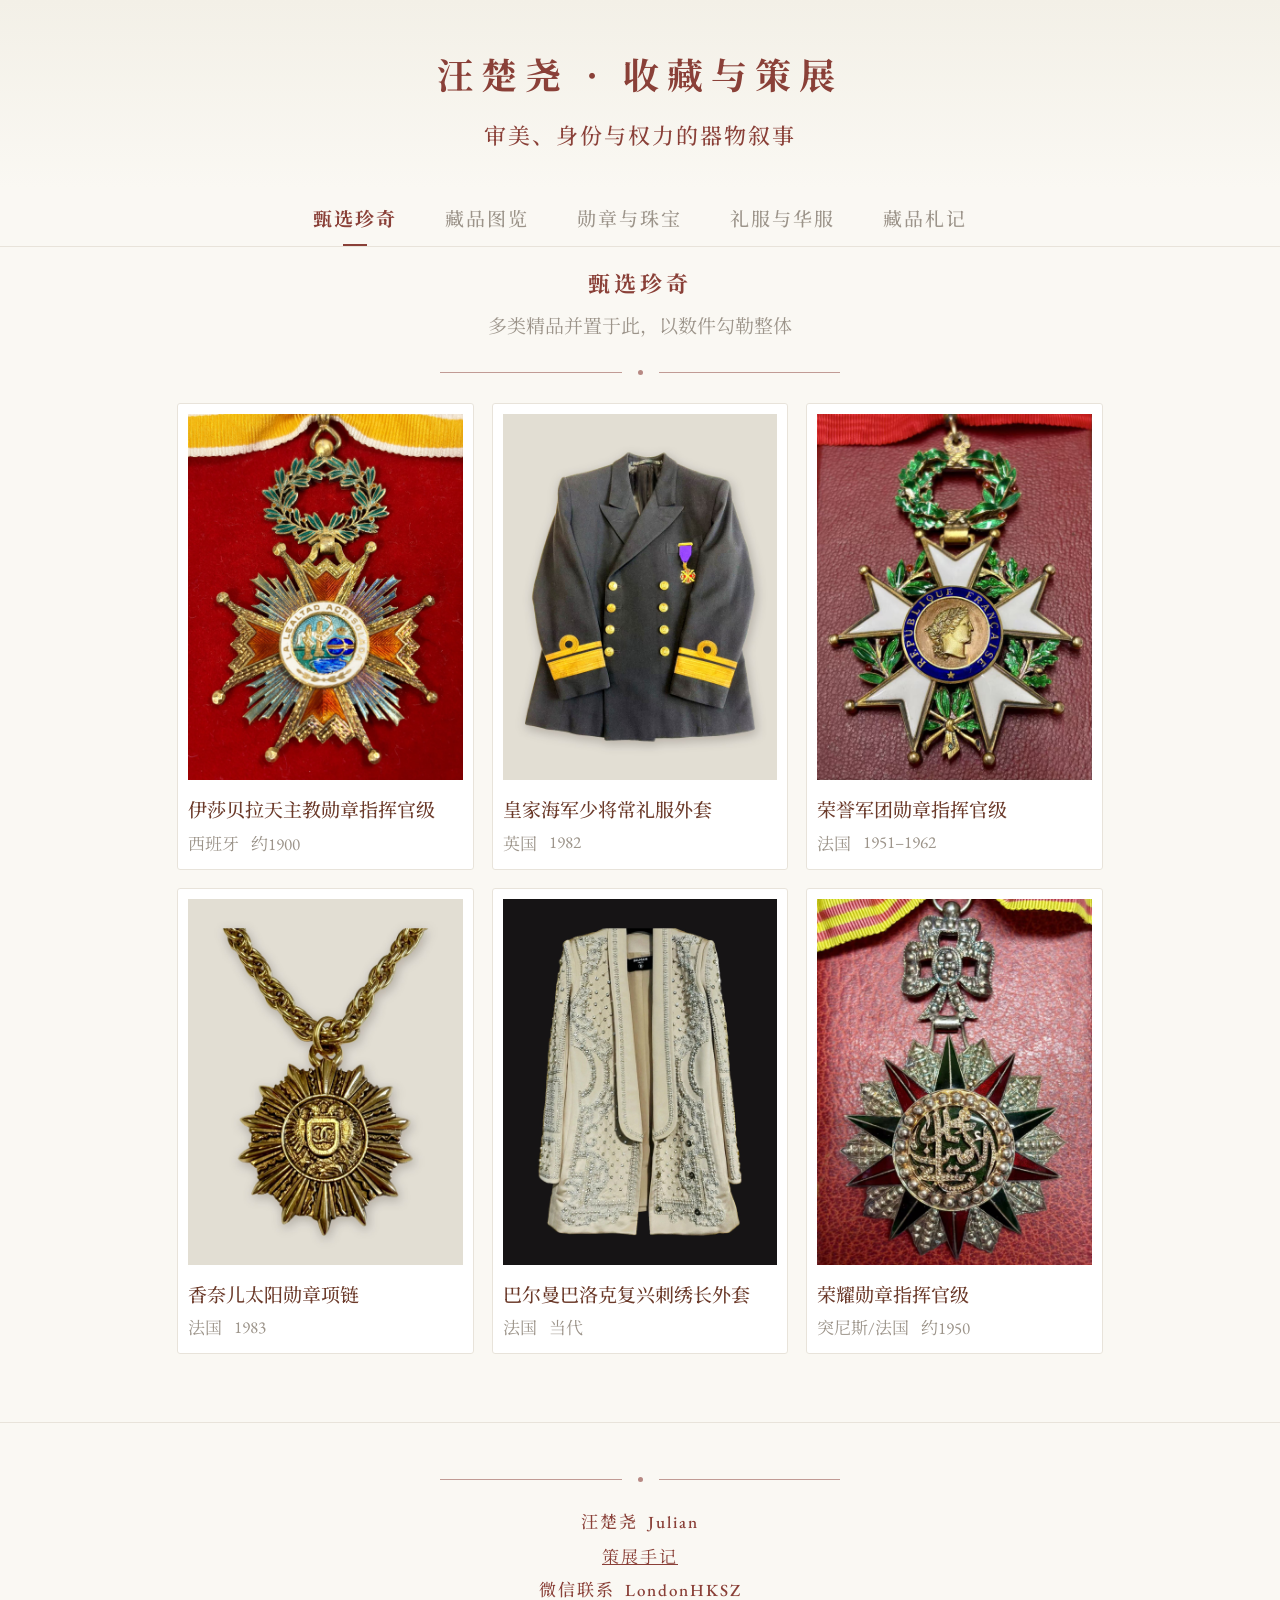
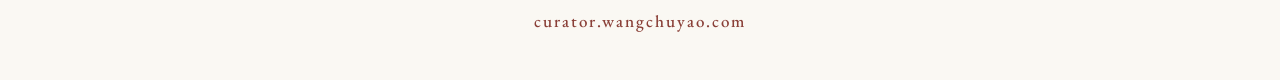
==== commit 74924884: "Remove the conversation system; put origin before year on cards The Firebase guestbook is removed en" ====
--- a/index.html
+++ b/index.html
@@ -14,9 +14,5 @@
 <script src="/assets/data.js"></script>
 <script src="/assets/site.js"></script>
 
-<!-- Firebase conversation system: isolated so it never breaks the main page -->
-<script src="https://www.gstatic.com/firebasejs/10.12.0/firebase-app-compat.js"></script>
-<script src="https://www.gstatic.com/firebasejs/10.12.0/firebase-firestore-compat.js"></script>
-<script src="/assets/conversations.js"></script>
 </body>
 </html>
--- a/assets/site.css
+++ b/assets/site.css
@@ -8,11 +8,15 @@
   /* type: two families, five sizes (小注 / 正文 / 条目 / 标题 / 站名) */
   --serif:'Noto Serif SC',serif; --latin:'EB Garamond','Noto Serif SC',serif;
   --fs-small:14px; --fs-body:17px; --fs-item:19px; --fs-title:22px; --fs-site:36px;
+  --edge:17px;   /* page edge: one body character, same on every grid page */
+  --ctrl:44px;   /* close crosses and lightbox arrows */
+  --ctrl-nav:56px;
 }
 *{box-sizing:border-box;margin:0;padding:0;}
+html{overflow-y:scroll;}   /* keeps the centred layout from shifting when a filter changes the page height */
 body{font-family:var(--serif);font-size:var(--fs-body);background:var(--bg-primary);color:var(--text-primary);min-height:100vh;-webkit-font-smoothing:antialiased;}
 ::-webkit-scrollbar{width:5px;}::-webkit-scrollbar-track{background:var(--bg-primary);}::-webkit-scrollbar-thumb{background:var(--gold-dim);border-radius:3px;}
-@keyframes fadeIn{from{opacity:0;transform:translateY(14px);}to{opacity:1;transform:translateY(0);}}
+@keyframes fadeIn{from{opacity:0;}to{opacity:1;}}   /* opacity only: cards never move, so spacing is identical before and after a filter click */
 
 .header{text-align:center;padding:48px 24px 32px;background:linear-gradient(180deg,#F3F0E7 0%,var(--bg-primary) 100%);}
 .header h1{font-family:var(--serif);font-size:var(--fs-site);font-weight:700;letter-spacing:8px;color:var(--heading-gold);}
@@ -29,10 +33,10 @@
 .tab-btn.active{color:var(--heading-gold);font-weight:700;}
 .tab-btn.active::after{content:'';position:absolute;bottom:0;left:50%;transform:translateX(-50%);width:24px;height:2px;background:var(--gold);}
 
-.main{max-width:960px;margin:0 auto;padding:0 20px 60px;}
+.main{max-width:960px;margin:0 auto;padding:0 var(--edge) 60px;}
 .tab-content{animation:fadeIn 0.4s ease;}
 
-.section-header{text-align:center;padding:36px 0 8px;}
+.section-header{text-align:center;padding:var(--edge) 0 8px;}
 .section-title{font-family:var(--serif);font-size:var(--fs-title);font-weight:700;color:var(--heading-gold);letter-spacing:4px;}
 .section-after-divider{padding-bottom:20px;}
 
@@ -56,7 +60,7 @@
 .item-tag.sale{color:#A5503C;background:rgba(165,80,60,0.06);border-color:rgba(165,80,60,0.15);}
 
 
-.filter-bar{display:flex;gap:8px;flex-wrap:wrap;justify-content:center;padding:0 0 24px;}
+.filter-bar{display:flex;gap:8px;flex-wrap:wrap;justify-content:center;padding:0 0 calc(var(--edge) - 8px);}
 .filter-btn{padding:7px 18px;border:1px solid var(--border);border-radius:2px;background:transparent;color:var(--text-muted);font-size:var(--fs-body);font-family:var(--serif);font-weight:500;cursor:pointer;transition:all 0.2s;letter-spacing:1px;}
 .filter-btn:hover{border-color:var(--text-muted);color:var(--text-secondary);}
 .filter-btn.active{border-color:var(--gold);color:var(--gold);background:var(--gold-glow);}
@@ -72,7 +76,7 @@
 .article-modal{display:none;position:fixed;top:0;left:0;right:0;bottom:0;z-index:10000;background:rgba(0,0,0,0.6);backdrop-filter:blur(6px);overflow-y:auto;padding:40px 20px;}
 .article-modal.open{display:block;}
 .article-modal-inner{max-width:1080px;margin:0 auto;background:var(--bg-primary);border-radius:4px;padding:40px 36px;position:relative;box-shadow:0 20px 60px rgba(0,0,0,0.2);}
-.article-modal-close{position:absolute;top:16px;right:20px;font-size:32px;color:var(--text-muted);cursor:pointer;background:none;border:none;transition:color 0.2s;}
+.article-modal-close{position:absolute;top:16px;right:20px;font-size:var(--ctrl);line-height:1;color:var(--text-muted);cursor:pointer;background:none;border:none;transition:color 0.2s;}
 .article-modal-close:hover{color:var(--text-primary);}
 .article-img-stack{display:flex;flex-direction:column;gap:12px;max-width:720px;margin:0 auto 24px;}
 .article-img-stack img{width:100%;height:auto;display:block;border-radius:3px;border:1px solid var(--border);}
@@ -88,6 +92,25 @@
 .article-img-grid3left-stack{display:flex;flex-direction:column;gap:12px;}
 .article-img-grid3left-stack img{width:100%;height:auto;display:block;border-radius:3px;border:1px solid var(--border);}
 .article-modal-img{width:100%;max-width:720px;display:block;margin:0 auto 24px;border-radius:3px;border:1px solid var(--border);}
+/* ---------- Full-text page (/text/, unlisted) ---------- */
+.text-page{max-width:720px;margin:0 auto;}
+.text-note,.text-toc{font-size:var(--fs-small);color:var(--text-muted);text-align:center;line-height:2;}
+.text-toc a{color:var(--gold);text-decoration:none;}
+.text-h2{font-size:var(--fs-title);font-weight:500;letter-spacing:4px;color:var(--heading-gold);text-align:center;margin:40px 0 10px;}
+.text-h3{font-size:var(--fs-item);font-weight:500;letter-spacing:2px;color:var(--item-title);margin:26px 0 6px;border-bottom:1px solid var(--border);padding-bottom:4px;}
+.text-statement{font-size:var(--fs-body);line-height:2;color:var(--text-muted);text-align:center;margin:0 0 10px;}
+.text-item,.text-article{padding:14px 0;border-bottom:1px solid var(--border-light);}
+.text-item-head{display:flex;flex-wrap:wrap;gap:4px 12px;align-items:baseline;margin-bottom:6px;}
+.text-id{font-family:var(--latin);font-size:var(--fs-small);color:var(--text-muted);}
+.text-title{font-size:var(--fs-item);font-weight:500;color:var(--item-title);}
+.text-meta{font-size:var(--fs-small);color:var(--text-muted);}
+.text-desc{font-size:var(--fs-body);line-height:2;color:var(--text-secondary);margin:0;text-align:justify;}
+.text-count{font-family:var(--latin);font-size:var(--fs-small);color:var(--text-muted);margin-left:8px;}
+.text-count-line{font-family:var(--latin);font-size:var(--fs-small);color:var(--text-muted);margin-top:6px;}
+.text-body{font-size:var(--fs-body);line-height:2.1;color:var(--text-secondary);text-align:justify;}
+.text-body strong{color:var(--item-title);font-weight:500;}
+.text-link{font-size:var(--fs-small);color:var(--text-muted);margin-top:6px;}
+
 @media(max-width:640px){.article-img-side,.article-img-grid4,.article-img-grid6,.article-img-grid3left{grid-template-columns:1fr;}}
 .article-modal-title{font-family:var(--serif);font-size:var(--fs-title);font-weight:700;color:var(--item-title);line-height:1.7;margin-bottom:8px;text-align:center;}
 .article-modal-date{font-family:var(--latin);font-size:var(--fs-body);color:var(--text-muted);font-style:italic;margin-bottom:20px;text-align:center;}
@@ -133,15 +156,15 @@
 .gallery-item::after{content:'⊕';position:absolute;inset:0;display:flex;align-items:center;justify-content:center;font-size:28px;color:rgba(250,248,243,0.9);opacity:0;transition:opacity 0.3s ease;pointer-events:none;text-shadow:0 1px 6px rgba(0,0,0,0.4);}
 .gallery-item:hover::after{opacity:1;}
 
-.lightbox{display:none;position:fixed;top:0;left:0;right:0;bottom:0;z-index:10000;background:rgba(0,0,0,0.88);backdrop-filter:blur(8px);align-items:center;justify-content:center;flex-direction:column;padding:27px 27px 40px;cursor:pointer;}
+.lightbox{display:none;position:fixed;top:0;left:0;right:0;bottom:0;z-index:10000;background:rgba(0,0,0,0.88);backdrop-filter:blur(8px);align-items:center;justify-content:center;flex-direction:column;padding:18px 9px 40px;cursor:pointer;}
 .lightbox.open{display:flex;}
 .lightbox img{max-width:90%;max-height:75vh;object-fit:contain;display:block;}
 .lightbox-info{margin-top:12px;text-align:center;margin-left:auto;margin-right:auto;}
 .lightbox-title{font-family:var(--serif);font-size:var(--fs-title);color:#F5F0E8;}
-.lightbox-desc{font-size:var(--fs-body);color:#A9A193;margin-top:5px;line-height:1.8;font-family:var(--latin);text-align:justify;text-align-last:left;}
-.lightbox-close{position:absolute;top:24px;right:28px;font-size:32px;color:#999;cursor:pointer;background:none;border:none;transition:color 0.2s;}
+.lightbox-desc{font-size:18px;color:#A9A193;margin-top:5px;line-height:1.8;font-family:var(--latin);text-align:justify;text-align-last:left;}
+.lightbox-close{position:absolute;top:24px;right:28px;font-size:var(--ctrl);line-height:1;color:#999;cursor:pointer;background:none;border:none;transition:color 0.2s;}
 .lightbox-close:hover{color:#fff;}
-.lightbox-nav{position:absolute;top:50%;transform:translateY(-50%);font-family:var(--latin);font-size:56px;line-height:1;color:#999;background:none;border:none;cursor:pointer;padding:24px 18px;transition:color 0.2s;}
+.lightbox-nav{position:absolute;top:50%;transform:translateY(-50%);font-family:var(--latin);font-size:var(--ctrl-nav);line-height:1;color:#999;background:none;border:none;cursor:pointer;padding:24px 18px;transition:color 0.2s;}
 .lightbox-nav:hover{color:#fff;}
 .lightbox-nav:focus{outline:none;}.lightbox-nav:focus-visible{color:#fff;}
 .lightbox-prev{left:16px;}.lightbox-next{right:16px;}
@@ -158,59 +181,25 @@
 .curator-note-modal.open{display:flex;align-items:center;justify-content:center;}
 .curator-note-modal-inner{max-width:580px;padding:40px 32px;font-family:var(--serif);font-size:var(--fs-body);line-height:2.2;color:var(--text-secondary);text-align:justify;letter-spacing:0.5px;}
 .curator-note-modal-title{font-size:var(--fs-title);font-weight:700;color:var(--heading-gold);text-align:center;letter-spacing:4px;margin-bottom:28px;}
-.curator-note-modal-close{position:absolute;top:24px;right:28px;font-size:32px;color:var(--text-muted);cursor:pointer;background:none;border:none;transition:color 0.2s;}
+.curator-note-modal-close{position:absolute;top:24px;right:28px;font-size:var(--ctrl);line-height:1;color:var(--text-muted);cursor:pointer;background:none;border:none;transition:color 0.2s;}
 .curator-note-modal-close:hover{color:var(--text-primary);}
 
 /* conversation modal */
-.conv-modal{display:none;position:fixed;top:0;left:0;right:0;bottom:0;z-index:10001;background:rgba(0,0,0,0.6);backdrop-filter:blur(6px);overflow-y:auto;padding:40px 20px;}
-.conv-modal.open{display:block;}
-.conv-modal-inner{max-width:540px;width:100%;margin:40px auto;background:var(--bg-primary);border-radius:4px;padding:36px 32px;position:relative;box-shadow:0 20px 60px rgba(0,0,0,0.2);}
-.conv-modal-close{position:absolute;top:14px;right:18px;font-size:32px;color:var(--text-muted);cursor:pointer;background:none;border:none;transition:color 0.2s;}
-.conv-modal-close:hover{color:var(--text-primary);}
-.conv-modal-title{font-family:var(--serif);font-size:var(--fs-item);font-weight:700;color:var(--heading-gold);text-align:center;letter-spacing:3px;margin-bottom:6px;}
-.conv-modal-intro{font-family:var(--serif);font-size:var(--fs-small);line-height:2;color:var(--text-muted);text-align:center;margin-bottom:20px;}
-.conv-admin-bar{display:flex;align-items:center;gap:8px;margin-bottom:18px;justify-content:center;}
-.conv-admin-input{padding:6px 12px;border:1px solid var(--border);border-radius:2px;background:var(--bg-card);font-family:var(--serif);font-size:var(--fs-small);color:var(--text-primary);outline:none;width:140px;transition:border-color 0.2s;}
-.conv-admin-input:focus{border-color:var(--gold);}
-.conv-admin-btn{padding:6px 14px;border:1px solid var(--border);border-radius:2px;background:transparent;font-family:var(--serif);font-size:var(--fs-small);color:var(--text-muted);cursor:pointer;transition:all 0.2s;}
-.conv-admin-btn:hover{border-color:var(--gold);color:var(--gold);}
-.conv-admin-status{font-size:var(--fs-small);color:var(--gold);font-family:var(--serif);letter-spacing:1px;}
-.conv-compose{margin-bottom:24px;border-bottom:1px solid var(--border);padding-bottom:20px;}
-.conv-textarea{width:100%;min-height:80px;padding:12px 14px;border:1px solid var(--border);border-radius:3px;background:var(--bg-card);font-family:var(--serif);font-size:var(--fs-small);line-height:2;color:var(--text-primary);resize:vertical;outline:none;transition:border-color 0.2s;}
-.conv-textarea:focus{border-color:var(--gold);}
-.conv-textarea::placeholder{color:var(--text-muted);}
-.conv-send{display:block;margin:12px auto 0;padding:8px 28px;border:1px solid var(--gold);border-radius:2px;background:transparent;font-family:var(--serif);font-size:var(--fs-small);color:var(--gold);letter-spacing:2px;cursor:pointer;transition:all 0.2s;}
-.conv-send:hover{background:var(--gold-glow);}
-.conv-toast{display:none;margin-top:10px;text-align:center;font-family:var(--serif);font-size:var(--fs-small);color:var(--gold);letter-spacing:1px;}
-.conv-threads{display:flex;flex-direction:column;gap:20px;}
-.conv-thread{border:1px solid var(--border);border-radius:3px;padding:16px 18px;background:var(--bg-card);transition:border-color 0.2s;}
-.conv-msg{margin-bottom:10px;}
-.conv-msg:last-child{margin-bottom:0;}
-.conv-msg-text{font-family:var(--serif);font-size:var(--fs-small);line-height:2;color:var(--text-secondary);white-space:pre-wrap;word-break:break-word;}
-.conv-msg-meta{font-family:var(--latin);font-size:var(--fs-small);color:var(--text-muted);margin-top:4px;font-style:italic;}
-.conv-msg-curator{padding-left:16px;border-left:2px solid var(--gold);margin-top:12px;}
-.conv-msg-curator .conv-msg-label{font-family:var(--serif);font-size:var(--fs-small);color:var(--gold);letter-spacing:1px;margin-bottom:4px;font-weight:500;}
-.conv-reply-area{margin-top:12px;padding-top:12px;border-top:1px solid var(--border-light);}
-.conv-reply-textarea{width:100%;min-height:50px;padding:10px 12px;border:1px solid var(--border);border-radius:3px;background:var(--bg-primary);font-family:var(--serif);font-size:var(--fs-small);line-height:1.9;color:var(--text-primary);resize:vertical;outline:none;transition:border-color 0.2s;}
-.conv-reply-textarea:focus{border-color:var(--gold);}
-.conv-reply-send{margin-top:8px;padding:5px 18px;border:1px solid var(--gold);border-radius:2px;background:transparent;font-family:var(--serif);font-size:var(--fs-small);color:var(--gold);cursor:pointer;transition:all 0.2s;float:right;}
-.conv-reply-send:hover{background:var(--gold-glow);}
-.conv-empty{text-align:center;font-family:var(--serif);font-size:var(--fs-small);color:var(--text-muted);padding:20px 0;letter-spacing:1px;}
-.conv-loading{text-align:center;font-family:var(--serif);font-size:var(--fs-small);color:var(--text-muted);padding:20px 0;}
 
 @media(max-width:640px){
-  :root{--fs-small:13px; --fs-body:15px; --fs-item:16px; --fs-title:20px; --fs-site:24px;}
+  :root{--fs-small:13px; --fs-body:15px; --fs-item:16px; --fs-title:20px; --fs-site:24px; --ctrl:38px; --ctrl-nav:48px; --edge:15px;}
   .header{padding:36px 16px 24px;}.header h1{letter-spacing:4px;}
   .tabs-bar{justify-content:center;padding:0 8px;}.tab-btn{padding:13px 14px;font-size:var(--fs-body);}
   .featured-grid{grid-template-columns:repeat(2,1fr);gap:12px;}.chronicle-grid{grid-template-columns:repeat(2,1fr);gap:12px;}.gallery-grid{grid-template-columns:repeat(3,1fr);gap:6px;}
-  .main{padding:0 14px 40px;}.item-card{padding:7px;}.item-info{padding:9px 0 2px;}
+  .main{padding:0 var(--edge) 40px;}.item-card{padding:7px;}.item-info{padding:9px 0 2px;}
   .neo-divider{width:70%;}
   /* phone lightbox: image sized so that title, text and button fit on one screen; scrolls only if they cannot */
-  .lightbox{display:none;padding:29px 8px 14px;overflow-y:auto;justify-content:flex-start;}
+  .lightbox{display:none;padding:19px 3px 14px;overflow-y:auto;justify-content:flex-start;}
   .lightbox.open{display:flex;}
   .lightbox img{max-height:min(52vh, calc(100vh - 330px));max-width:100%;}
-  .lightbox-info{margin-top:7px;}.lightbox-desc{line-height:1.7;margin-top:4px;}
+  .lightbox-info{margin-top:7px;}.lightbox-desc{font-size:18px;line-height:1.7;margin-top:4px;}   /* largest size at which the longest entry still fits with a full-width image on 390 px phones */
   #lightboxArticleLink{margin-top:8px !important;padding:6px 18px !important;}
-  .lightbox-nav{font-size:44px;padding:20px 8px;position:fixed;}.lightbox-prev{left:0;}.lightbox-next{right:0;}
+  .lightbox-nav{padding:20px 8px;position:fixed;}.lightbox-prev{left:0;}.lightbox-next{right:0;}
   .lightbox-close{position:fixed;}
 }
+@media(max-width:380px){ .lightbox-desc{font-size:var(--fs-body);} }
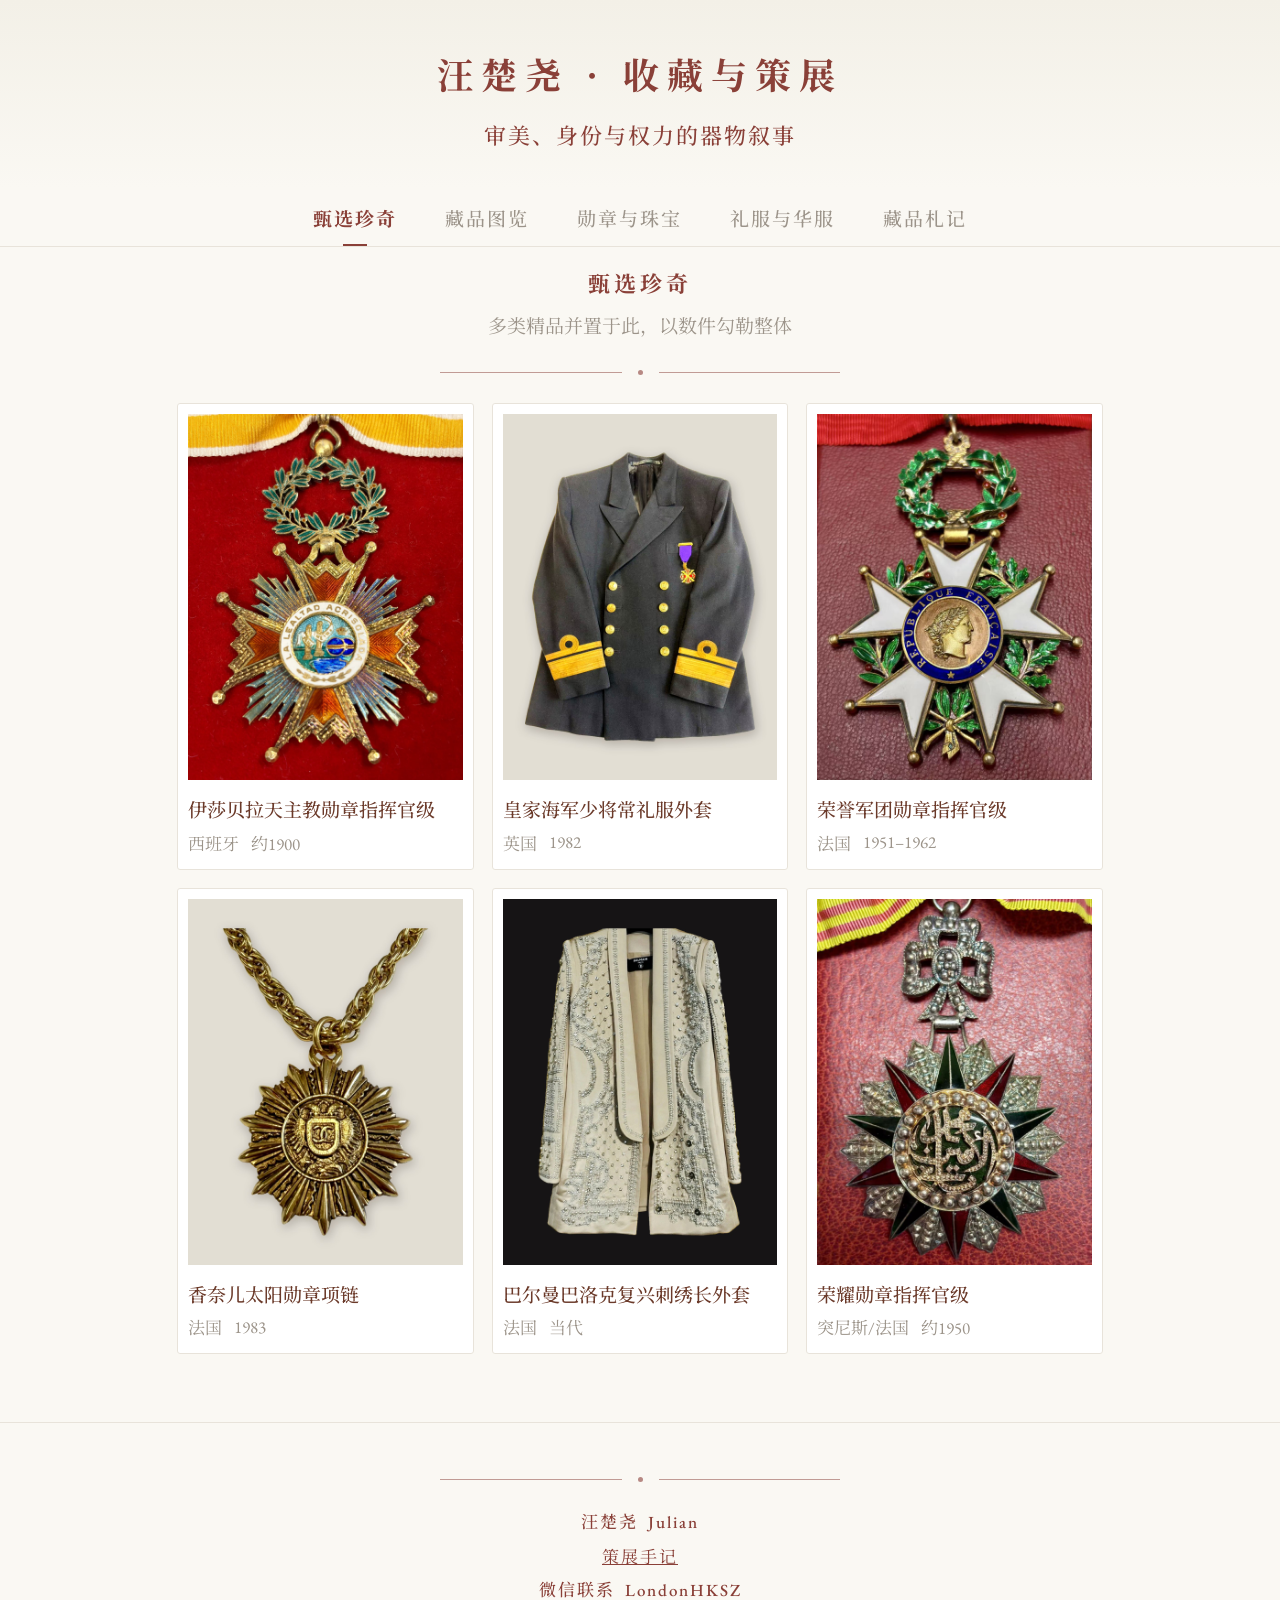
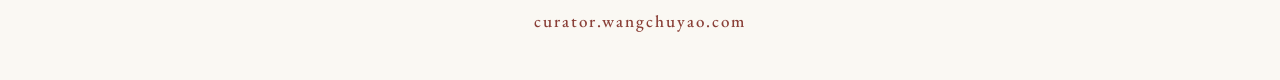
==== commit 62c53a01: "字体改为本站托管；手机札记铺满全屏，正文16像素、行距1.5 Google Fonts 在中国大陆不可达，微信内置浏览器中全站落到系统宋体。 tools/fonts.py 从开源源文件截出站点用到的约" ====
--- a/index.html
+++ b/index.html
@@ -5,7 +5,6 @@
 <meta name="viewport" content="width=device-width, initial-scale=1.0">
 <meta name="robots" content="noindex, nofollow">
 <title>汪楚尧 · 收藏与策展</title>
-<link href="https://fonts.googleapis.com/css2?family=EB+Garamond:ital,wght@0,400;0,500;1,400&family=Noto+Serif+SC:wght@400;500;700&display=swap" rel="stylesheet">
 <link rel="stylesheet" href="/assets/site.css">
 </head>
 <body data-page="cabinet">
--- a/assets/site.css
+++ b/assets/site.css
@@ -1,4 +1,13 @@
 /* Styles for curator.wangchuyao.com */
+/* Self-hosted web fonts, cut down to the characters the site uses (tools/fonts.py). Google Fonts is unreachable from
+   mainland China, so the fonts are served from this site. Re-run tools/fonts.py after adding text. */
+@font-face{font-family:'Noto Serif SC';src:url('/assets/fonts/noto-serif-sc-400.woff2') format('woff2');font-weight:400;font-style:normal;font-display:swap;}
+@font-face{font-family:'Noto Serif SC';src:url('/assets/fonts/noto-serif-sc-500.woff2') format('woff2');font-weight:500;font-style:normal;font-display:swap;}
+@font-face{font-family:'Noto Serif SC';src:url('/assets/fonts/noto-serif-sc-700.woff2') format('woff2');font-weight:700;font-style:normal;font-display:swap;}
+@font-face{font-family:'EB Garamond';src:url('/assets/fonts/eb-garamond-400.woff2') format('woff2');font-weight:400;font-style:normal;font-display:swap;}
+@font-face{font-family:'EB Garamond';src:url('/assets/fonts/eb-garamond-500.woff2') format('woff2');font-weight:500;font-style:normal;font-display:swap;}
+@font-face{font-family:'EB Garamond';src:url('/assets/fonts/eb-garamond-400-italic.woff2') format('woff2');font-weight:400;font-style:italic;font-display:swap;}
+html{-webkit-text-size-adjust:100%;text-size-adjust:100%;}
 :root {
   --bg-primary:#FAF8F3; --bg-warm:#F5F2EB; --bg-card:#FFFFFF;
   --text-primary:#4A3728; --text-secondary:#5C4A3D; --text-muted:#9C948A;
@@ -187,6 +196,10 @@
 /* conversation modal */
 
 @media(max-width:640px){
+  /* essays fill the phone screen: no grey margin, one body character of side padding as on the grid pages */
+  .article-modal{padding:0;}
+  .article-modal-inner{border-radius:0;min-height:100%;padding:56px var(--edge) 40px;}
+  .article-modal-body{font-size:16px;line-height:1.5;}
   :root{--fs-small:13px; --fs-body:15px; --fs-item:16px; --fs-title:20px; --fs-site:24px; --ctrl:38px; --ctrl-nav:48px; --edge:15px;}
   .header{padding:36px 16px 24px;}.header h1{letter-spacing:4px;}
   .tabs-bar{justify-content:center;padding:0 8px;}.tab-btn{padding:13px 14px;font-size:var(--fs-body);}
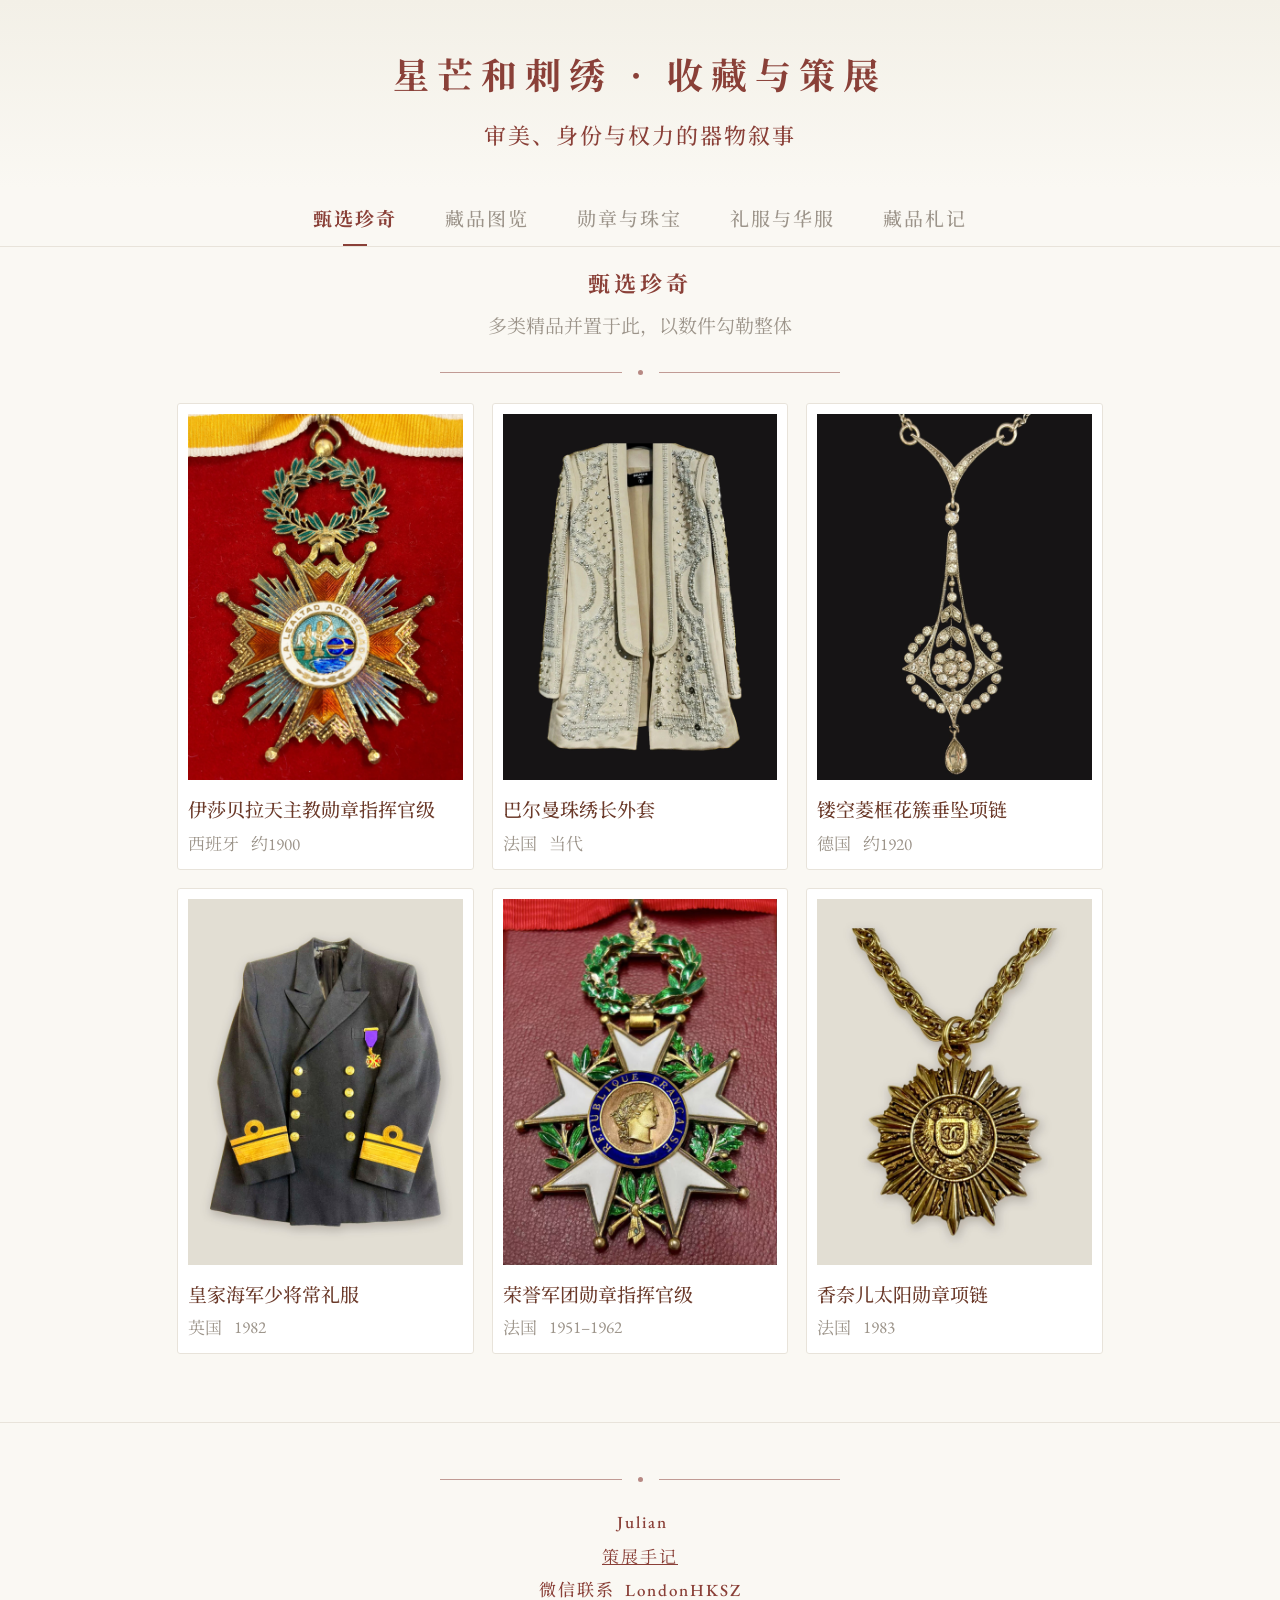
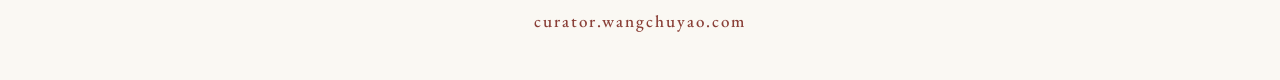
==== commit 516a8387: "网站标题改为「星芒和刺绣 · 收藏与策展」，页脚署名只留 Julian 所有页面的浏览器标题与页头站名同步修改；手册记录命名理由与候选。  Co-Authored-By: Claude Opus 5." ====
--- a/index.html
+++ b/index.html
@@ -4,7 +4,7 @@
 <meta charset="UTF-8">
 <meta name="viewport" content="width=device-width, initial-scale=1.0">
 <meta name="robots" content="noindex, nofollow">
-<title>汪楚尧 · 收藏与策展</title>
+<title>星芒和刺绣 · 收藏与策展</title>
 <link rel="stylesheet" href="/assets/site.css">
 </head>
 <body data-page="cabinet">
--- a/assets/site.css
+++ b/assets/site.css
@@ -199,7 +199,9 @@
   /* essays fill the phone screen: no grey margin, one body character of side padding as on the grid pages */
   .article-modal{padding:0;}
   .article-modal-inner{border-radius:0;min-height:100%;padding:56px var(--edge) 40px;}
-  .article-modal-body{font-size:16px;line-height:1.5;}
+  .article-modal-body{font-size:16px;line-height:1.7;}
+  /* card titles one step smaller on phones (body size), so longer names keep to two lines */
+  .item-title{font-size:var(--fs-body);}
   :root{--fs-small:13px; --fs-body:15px; --fs-item:16px; --fs-title:20px; --fs-site:24px; --ctrl:38px; --ctrl-nav:48px; --edge:15px;}
   .header{padding:36px 16px 24px;}.header h1{letter-spacing:4px;}
   .tabs-bar{justify-content:center;padding:0 8px;}.tab-btn{padding:13px 14px;font-size:var(--fs-body);}
